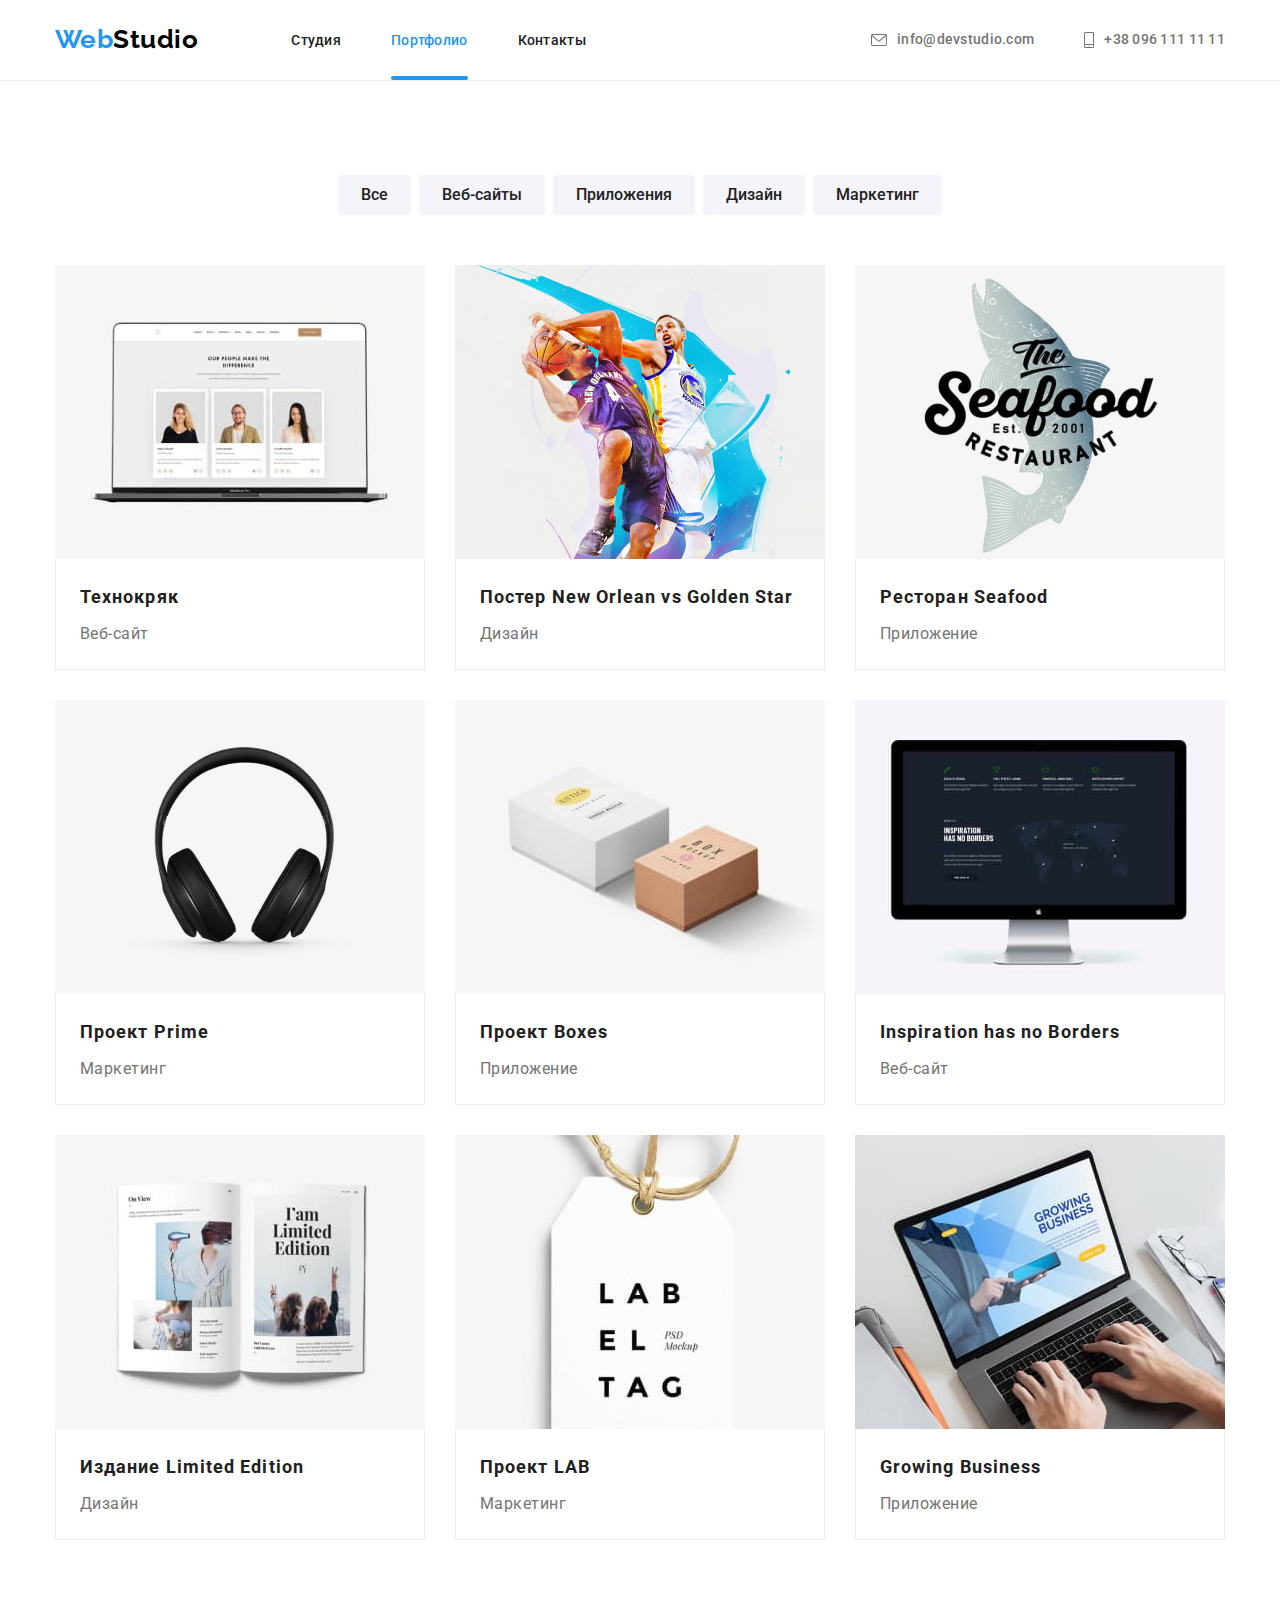
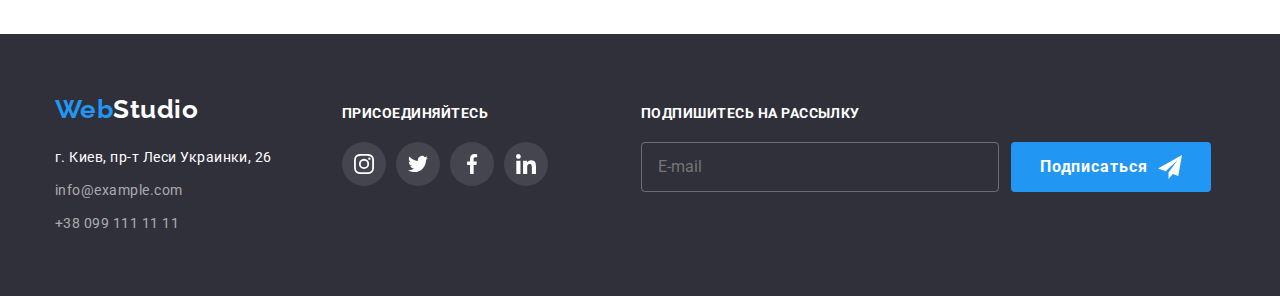
==== portfolio.html @ a12f4cac "исходники 7 дз" ====
<!DOCTYPE html>
<html lang="ru">
  <head>
    <meta charset="UTF-8" />
    <meta name="viewport" content="width=device-width, initial-scale=1.0" />
    <title>Портфолио</title>
    <link
      rel="stylesheet"
      href="https://cdn.jsdelivr.net/npm/modern-normalize@1.0.0/modern-normalize.css"
    />
    <link rel="preconnect" href="https://fonts.gstatic.com" />

    <link
      href="https://fonts.googleapis.com/css2?family=Raleway:wght@700&family=Roboto:wght@400;500;700;900&display=swap"
      rel="stylesheet"
    />

    <link rel="stylesheet" href="./css/main.min.css" />
  </head>
  <body>
    <!--HEADER-->

    <header class="page-header">
      <div class="container container--nav">
        <nav class="nav">
          <a class="logo logo--header" href="./index.html">
            <span class="logo__text">Web</span>Studio</a
          >
          <ul class="nav__list">
            <li class="nav__item">
              <a class="nav__link" href="./index.html">Студия</a>
            </li>
            <li class="nav__item">
              <a class="nav__link nav__link--active" href="./portfolio.html"
                >Портфолио</a
              >
            </li>
            <li class="nav__item">
              <a class="nav__link" href="">Контакты</a>
            </li>
          </ul>
        </nav>

        <ul class="contacts__list">
          <li class="contacts__item">
            <a class="contacts__link" href="mailto:info@devstudio.com">
              <svg class="contacts__icon" width="16" height="12">
                <use href="./img/sprite.svg#icon-mail"></use>
              </svg>
              info@devstudio.com</a
            >
          </li>
          <li class="contacts__item">
            <a class="contacts__link" href="tel:+380961111111">
              <svg class="contacts__icon smartphone" width="10" height="16">
                <use href="./img/sprite.svg#icon-smartphone"></use>
              </svg>
              +38 096 111 11 11</a
            >
          </li>
        </ul>
      </div>
    </header>
    <!-- MAIN-->
    <main>
      <section class="examples">
        <div class="container">
          <h1 class="visually-hidden">examples</h1>
          <ul class="buttons__list">
            <li class="buttons__item">
              <button class="button" type="button">Все</button>
            </li>
            <li class="buttons__item">
              <button class="button" type="button">Веб-сайты</button>
            </li>
            <li class="buttons__item">
              <button class="button" type="button">Приложения</button>
            </li>
            <li class="buttons__item">
              <button class="button" type="button">Дизайн</button>
            </li>
            <li class="buttons__item">
              <button class="button" type="button">Маркетинг</button>
            </li>
          </ul>
          <ul class="examples__list">
            <li class="examples__element">
              <a class="example__link" href="#">
                <div class="thumb">
                  <img
                    class="no-gap"
                    src="./img/portfolio/tehnocrack.jpg"
                    alt="ноутбук"
                    width="370"
                  />
                  <div class="overlay">
                    <p class="overlay__text">
                      Технокряк это современная площадка распространения
                      коронавируса. Компании используют эту платформу для
                      цифрового шпионажа и атак на защищённые сервера
                      конкурентов.
                    </p>
                  </div>
                </div>

                <div class="example__text">
                  <h2 class="example__title">Технокряк</h2>
                  <p class="example__type">Веб-сайт</p>
                </div>
              </a>
            </li>
            <li class="examples__element">
              <a class="example__link" href="">
                <div class="thumb">
                  <img
                    class="no-gap"
                    src="./img/portfolio/poster.jpg"
                    alt="постер с баскетболистами"
                    width="370"
                  />
                  <div class="overlay">
                    <p class="overlay__text">
                      Технокряк это современная площадка распространения
                      коронавируса. Компании используют эту платформу для
                      цифрового шпионажа и атак на защищённые сервера
                      конкурентов.
                    </p>
                  </div>
                </div>
                <div class="example__text">
                  <h2 class="example__title">
                    Постер New Orlean vs Golden Star
                  </h2>
                  <p class="example__type">Дизайн</p>
                </div>
              </a>
            </li>
            <li class="examples__element">
              <a class="example__link" href="#">
                <div class="thumb">
                  <img
                    class="no-gap"
                    src="./img/portfolio/seafood.jpg"
                    alt="рыба"
                    width="370"
                  />
                  <div class="overlay">
                    <p class="overlay__text">
                      Технокряк это современная площадка распространения
                      коронавируса. Компании используют эту платформу для
                      цифрового шпионажа и атак на защищённые сервера
                      конкурентов.
                    </p>
                  </div>
                </div>
                <div class="example__text">
                  <h2 class="example__title">Ресторан Seafood</h2>
                  <p class="example__type">Приложение</p>
                </div>
              </a>
            </li>
            <li class="examples__element">
              <a class="example__link" href="#">
                <div class="thumb">
                  <img
                    class="no-gap"
                    src="./img/portfolio/prime.jpg"
                    alt="Наушники"
                    width="370"
                  />
                  <div class="overlay">
                    <p class="overlay__text">
                      Технокряк это современная площадка распространения
                      коронавируса. Компании используют эту платформу для
                      цифрового шпионажа и атак на защищённые сервера
                      конкурентов.
                    </p>
                  </div>
                </div>
                <div class="example__text">
                  <h2 class="example__title">Проект Prime</h2>
                  <p class="example__type">Маркетинг</p>
                </div>
              </a>
            </li>
            <li class="examples__element">
              <a class="example__link" href="#">
                <div class="thumb">
                  <img
                    class="no-gap"
                    src="./img/portfolio/boxes.jpg"
                    alt="коробки"
                    width="370"
                  />
                  <div class="overlay">
                    <p class="overlay__text">
                      Технокряк это современная площадка распространения
                      коронавируса. Компании используют эту платформу для
                      цифрового шпионажа и атак на защищённые сервера
                      конкурентов.
                    </p>
                  </div>
                </div>
                <div class="example__text">
                  <h2 class="example__title">Проект Boxes</h2>
                  <p class="example__type">Приложение</p>
                </div>
              </a>
            </li>
            <li class="examples__element">
              <a class="example__link" href="#">
                <div class="thumb">
                  <img
                    class="no-gap"
                    src="./img/portfolio/inspiration.jpg"
                    alt="монитор"
                    width="370"
                  />
                  <div class="overlay">
                    <p class="overlay__text">
                      Технокряк это современная площадка распространения
                      коронавируса. Компании используют эту платформу для
                      цифрового шпионажа и атак на защищённые сервера
                      конкурентов.
                    </p>
                  </div>
                </div>
                <div class="example__text">
                  <h2 class="example__title">Inspiration has no Borders</h2>
                  <p class="example__type">Веб-сайт</p>
                </div>
              </a>
            </li>
            <li class="examples__element">
              <a class="example__link" href="#">
                <div class="thumb">
                  <img
                    class="no-gap"
                    src="./img/portfolio/limited-edition.jpg"
                    alt="книга"
                    width="370"
                  />
                  <div class="overlay">
                    <p class="overlay__text">
                      Технокряк это современная площадка распространения
                      коронавируса. Компании используют эту платформу для
                      цифрового шпионажа и атак на защищённые сервера
                      конкурентов.
                    </p>
                  </div>
                </div>
                <div class="example__text">
                  <h2 class="example__title">Издание Limited Edition</h2>
                  <p class="example__type">Дизайн</p>
                </div>
              </a>
            </li>
            <li class="examples__element">
              <a class="example__link" href="#">
                <div class="thumb">
                  <img
                    class="no-gap"
                    src="./img/portfolio/lab.jpg"
                    alt="бирка"
                    width="370"
                  />
                  <div class="overlay">
                    <p class="overlay__text">
                      Технокряк это современная площадка распространения
                      коронавируса. Компании используют эту платформу для
                      цифрового шпионажа и атак на защищённые сервера
                      конкурентов.
                    </p>
                  </div>
                </div>
                <div class="example__text">
                  <h2 class="example__title">Проект LAB</h2>
                  <p class="example__type">Маркетинг</p>
                </div>
              </a>
            </li>
            <li class="examples__element">
              <a class="example__link" href="#">
                <div class="thumb">
                  <img
                    class="no-gap"
                    src="./img/portfolio/growning.jpg"
                    alt="работа за ноутбком"
                    width="370"
                  />
                  <div class="overlay">
                    <p class="overlay__text">
                      Технокряк это современная площадка распространения
                      коронавируса. Компании используют эту платформу для
                      цифрового шпионажа и атак на защищённые сервера
                      конкурентов.
                    </p>
                  </div>
                </div>
                <div class="example__text">
                  <h2 class="example__title">Growing Business</h2>
                  <p class="example__type">Приложение</p>
                </div>
              </a>
            </li>
          </ul>
        </div>
      </section>
    </main>
    <!-- FOOTER-->
    <footer class="footer">
      <div class="container container--footer">
        <div class="address-container">
          <a class="logo logo--footer" href="./index.html"
            ><span class="logo__text">Web</span>Studio</a
          >
          <address class="address">
            <span class="address__text"> г. Киев, пр-т Леси Украинки, 26</span>
            <ul class="address__list">
              <li class="address__item">
                <a class="address__link" href="mailto:info@example.com"
                  >info@example.com</a
                >
              </li>
              <li class="address__item">
                <a class="address__link" href="tel:+380991111111"
                  >+38 099 111 11 11</a
                >
              </li>
            </ul>
          </address>
        </div>
        <div class="network">
          <p class="network__text">присоединяйтесь</p>
          <ul class="network__list network__list--footer">
            <li class="network__item">
              <a class="network__link network__link--white" href="#">
                <svg class="network__icon" width="20" height="20">
                  <use href="./img/sprite.svg#icon-instagram"></use>
                </svg>
              </a>
            </li>
            <li class="network__item">
              <a class="network__link network__link--white" href="#">
                <svg class="network__icon" width="20" height="20">
                  <use href="./img/sprite.svg#icon-twitter"></use>
                </svg>
              </a>
            </li>
            <li class="network__item">
              <a class="network__link network__link--white" href="#">
                <svg class="network__icon" width="20" height="20">
                  <use href="./img/sprite.svg#icon-facebook"></use>
                </svg>
              </a>
            </li>
            <li class="network__item">
              <a class="network__link network__link--white" href="#">
                <svg class="network__icon" width="20" height="20">
                  <use href="./img/sprite.svg#icon-linkedin"></use>
                </svg>
              </a>
            </li>
          </ul>
        </div>
        <div class="subscribe">
          <p class="subscribe__text">Подпишитесь на рассылку</p>
          <form class="subscribe__form">
            <label class="subscribe__label">
              <input
                class="subscribe__input"
                type="email"
                name="email"
                placeholder="E-mail"
              />
            </label>
            <button class="subscribe__btn" type="submit">
              Подписаться
              <svg class="subscribe__icon" width="24" height="24">
                <use href="./img/sprite.svg#icon-send"></use>
              </svg>
            </button>
          </form>
        </div>
      </div>
    </footer>
  </body>
</html>
---- css/main.min.css ----
body{color:var(--primary-text-color);background-color:var(--primary-bg-color);font-family:Roboto, sans-serif;letter-spacing:0.03em}a{text-decoration:none}.container{width:1200px;padding-left:15px;padding-right:15px;margin:0 auto}.sections-title{font-weight:700;font-size:36px;line-height:1.16;text-align:center;margin:0;padding:0}.network__list,.nav__list,.contacts__list,.features__list,.we-do__list,.team__list,.clients__list,.address__list,.buttons__list,.examples__list{list-style:none;padding:0;margin:0}.visually-hidden{position:absolute;width:1px;height:1px;margin:-1px;border:0;padding:0;white-space:nowrap;-webkit-clip-path:inset(100%);clip-path:inset(100%);clip:rect(0 0 0 0);overflow:hidden}.no-gap{display:block;max-width:100%}.logo{font-family:Raleway, sans-serif;font-weight:700;font-size:26px;line-height:1.2;display:inline-block}.logo--header{color:#000;padding-top:24px;padding-bottom:25px}.logo--footer{color:#fff}.logo__text{color:#2196f3}.network__list{display:-webkit-box;display:-ms-flexbox;display:flex;-webkit-box-pack:justify;-ms-flex-pack:justify;justify-content:space-between;text-align:center;margin-top:16px}.network__list--footer{margin-top:20px}.network__link{display:-webkit-box;display:-ms-flexbox;display:flex;-webkit-box-align:center;-ms-flex-align:center;align-items:center;-webkit-box-pack:center;-ms-flex-pack:center;justify-content:center;border-radius:50%;width:44px;height:44px}.network__link--grey{color:#afb1b8;-webkit-transition:color 250ms cubic-bezier(0.4, 0, 0.2, 1),background-color 250ms cubic-bezier(0.4, 0, 0.2, 1);transition:color 250ms cubic-bezier(0.4, 0, 0.2, 1),background-color 250ms cubic-bezier(0.4, 0, 0.2, 1)}.network__link--white{color:#fff;background-color:rgba(255,255,255,0.1)}.network__link:hover,.network__link:focus{background-color:#2196f3;color:#fff;outline:none}.network__icon{fill:currentColor}.network__text{margin:0;padding:0px;color:#fff;font-weight:700;font-size:14px;line-height:1.14;text-transform:uppercase}.network{margin-left:70px}.network__item:not(:first-child){margin-left:10px}.page-header{display:-webkit-box;display:-ms-flexbox;display:flex;-webkit-box-align:center;-ms-flex-align:center;align-items:center;-webkit-box-pack:justify;-ms-flex-pack:justify;justify-content:space-between;border-bottom:1px solid #ececec}.container--nav{display:-webkit-box;display:-ms-flexbox;display:flex;-webkit-box-align:center;-ms-flex-align:center;align-items:center;-webkit-box-pack:justify;-ms-flex-pack:justify;justify-content:space-between}.nav,.nav__list{display:-webkit-box;display:-ms-flexbox;display:flex;-webkit-box-align:center;-ms-flex-align:center;align-items:center;-webkit-box-pack:justify;-ms-flex-pack:justify;justify-content:space-between}.nav__list{margin-left:93px}.nav__item:not(:first-child){margin-left:50px}.nav__link{color:#212121;font-weight:500;font-size:14px;line-height:1.14;letter-spacing:0.02em;padding-top:32px;padding-bottom:32px;-webkit-transition:color 250ms cubic-bezier(0.4, 0, 0.2, 1);transition:color 250ms cubic-bezier(0.4, 0, 0.2, 1)}.nav__link:hover,.nav__link:focus{color:#2196f3}.nav__link--active{color:#2196f3;position:relative}.nav__link--active::after{position:absolute;bottom:0;content:'';display:block;width:100%;height:4px;margin-top:28px;background-color:#2196f3;border-radius:2px}.contacts__list{display:-webkit-box;display:-ms-flexbox;display:flex;-webkit-box-align:center;-ms-flex-align:center;align-items:center;-webkit-box-pack:justify;-ms-flex-pack:justify;justify-content:space-between}.contacts__item:last-child{margin-left:50px}.contacts__link{color:#757575;font-weight:500;font-size:14px;line-height:1.14;letter-spacing:0.02em;display:-webkit-box;display:-ms-flexbox;display:flex;-webkit-box-align:center;-ms-flex-align:center;align-items:center;-webkit-transition:color 250ms var(--bazier);transition:color 250ms var(--bazier)}.contacts__link:hover,.contacts__link:focus{color:#2196f3}.contacts__icon{margin-right:10px;text-align:center;fill:currentColor}.hero{max-width:1600px;margin:0 auto;padding-top:200px;padding-bottom:200px;text-align:center;background-color:#2f303a;background-image:-webkit-gradient(linear, left top, right top, from(rgba(47,48,58,0.4)), to(rgba(47,48,58,0.4))),url(../img/hero.jpg);background-image:linear-gradient(to right, rgba(47,48,58,0.4), rgba(47,48,58,0.4)),url(../img/hero.jpg);background-size:cover;background-repeat:no-repeat}.hero__title{color:#fff;font-weight:900;font-size:44px;line-height:1.36;letter-spacing:0.06em;text-transform:uppercase;margin:0;display:block}.hero__buttom{color:#fff;background-color:#2196f3;cursor:pointer;font-weight:700;font-size:16px;line-height:1.87;letter-spacing:0.06em;margin-top:30px;display:inline-block;padding:10px 32px;border-radius:4px;-webkit-box-shadow:0px 4px 4px rgba(0,0,0,0.15);box-shadow:0px 4px 4px rgba(0,0,0,0.15);border:1px solid transparent}.features{padding-top:94px;padding-bottom:94px}.features__list{display:-webkit-box;display:-ms-flexbox;display:flex;-ms-flex-wrap:wrap;flex-wrap:wrap;margin-left:calc(-1 * 30px)}.features__item{margin-left:30px;-ms-flex-preferred-size:calc(100% / 4 - 30px);flex-basis:calc(100% / 4 - 30px)}.features__thumb{width:270px;height:120px;background-color:#f5f4fa;display:-webkit-box;display:-ms-flexbox;display:flex;-webkit-box-align:center;-ms-flex-align:center;align-items:center;-webkit-box-pack:center;-ms-flex-pack:center;justify-content:center}.features__title{font-weight:700;font-size:14px;line-height:1.14;text-transform:uppercase;margin:0;padding:0;margin-top:30px;margin-bottom:10px}.features__text{color:#757575;font-weight:400;font-size:14px;line-height:1.71;margin:0;padding:0}.we-do{padding-bottom:94px}.we-do__list{margin-top:50px;display:-webkit-box;display:-ms-flexbox;display:flex;-ms-flex-wrap:wrap;flex-wrap:wrap;margin-left:calc(-1 * 30px)}.we-do__item{margin-left:30px;-webkit-box-orient:vertical;-webkit-box-direction:normal;-ms-flex-direction:calc(100% / 3 - 30px);flex-direction:calc(100% / 3 - 30px)}.we-do__thumb{position:relative}.we-do__text{position:absolute;bottom:0;width:100%;height:70px;display:-webkit-box;display:-ms-flexbox;display:flex;-webkit-box-pack:center;-ms-flex-pack:center;justify-content:center;-webkit-box-align:center;-ms-flex-align:center;align-items:center;background-color:rgba(47,48,58,0.8);margin:0;padding:0;color:#fff;font-size:14px;line-height:1.14;text-transform:uppercase;text-align:center}.team{padding-top:94px;padding-bottom:94px;background-color:#f5f4fa}.team__list{display:-webkit-box;display:-ms-flexbox;display:flex;-ms-flex-wrap:wrap;flex-wrap:wrap;margin-left:calc(-1 * 30px);margin-top:50px}.team__item{margin-left:30px;-ms-flex-preferred-size:calc(100% / 4 - 30px);flex-basis:calc(100% / 4 - 30px);width:270px;height:428px;background-color:#fff;-webkit-box-shadow:0px 1px 3px rgba(0,0,0,0.12),0px 1px 1px rgba(0,0,0,0.14),0px 2px 1px rgba(0,0,0,0.2);box-shadow:0px 1px 3px rgba(0,0,0,0.12),0px 1px 1px rgba(0,0,0,0.14),0px 2px 1px rgba(0,0,0,0.2);border-radius:0px 0px 4px 4px}.teamate-card{padding:30px 32px}.teamate-card__title{font-weight:500;font-size:16px;line-height:1.18;text-align:center;margin:0;padding:0}.teamate-card__text{color:#757575;font-weight:normal;font-size:16px;line-height:1.18;text-align:center;margin:0;padding:0;margin-top:10px}.clients{padding-top:94px;padding-bottom:94px}.clients__list{display:-webkit-box;display:-ms-flexbox;display:flex;-webkit-box-align:center;-ms-flex-align:center;align-items:center;margin-top:50px}.clients__item{width:170px;height:90px}.clients__item:not(:first-child){margin-left:30px}.clients__link{display:-webkit-box;display:-ms-flexbox;display:flex;-webkit-box-align:center;-ms-flex-align:center;align-items:center;-webkit-box-pack:center;-ms-flex-pack:center;justify-content:center;width:100%;height:100%;border:1px solid #afb1b8;border-radius:4px;color:#afb1b8;-webkit-transition:color 250ms cubic-bezier(0.4, 0, 0.2, 1),border-color 250ms cubic-bezier(0.4, 0, 0.2, 1);transition:color 250ms cubic-bezier(0.4, 0, 0.2, 1),border-color 250ms cubic-bezier(0.4, 0, 0.2, 1)}.clients__link:focus,.clients__link:hover{border-color:#2196f3;color:#2196f3;outline:none}.clients__icon{fill:currentColor}.footer{background-color:#2f303a;font-weight:400;font-size:14px;line-height:1.71}.container--footer{display:-webkit-box;display:-ms-flexbox;display:flex;padding-top:60px;padding-bottom:60px;-webkit-box-align:baseline;-ms-flex-align:baseline;align-items:baseline}.social-links{margin-left:70px}.address{margin-top:20px;font-style:inherit}.address__list,.address__item:last-child{margin-top:9px}.address__text{color:#fff}.address__link{color:rgba(255,255,255,0.6);-webkit-transition:color 250ms cubic-bezier(0.4, 0, 0.2, 1);transition:color 250ms cubic-bezier(0.4, 0, 0.2, 1)}.address__link:hover,.address__link:focus{color:#2196f3}.subscribe{margin-left:93px}.subscribe__text{margin:0;padding:0;color:#fff;font-weight:700;font-size:14px;line-height:1.14;text-transform:uppercase}.subscribe__form{display:-webkit-box;display:-ms-flexbox;display:flex;-webkit-box-align:center;-ms-flex-align:center;align-items:center;-webkit-box-pack:center;-ms-flex-pack:center;justify-content:center;margin-top:20px}.subscribe__label{display:inline-block}.subscribe__input{padding:15px 16px;width:358px;height:50px;background-color:transparent;border:1px solid rgba(255,255,255,0.3);border-radius:4px;color:rgba(255,255,255,0.6);font-size:16px;line-height:1.25}.subscribe__btn{display:-webkit-box;display:-ms-flexbox;display:flex;-webkit-box-pack:center;-ms-flex-pack:center;justify-content:center;-webkit-box-align:center;-ms-flex-align:center;align-items:center;margin-left:12px;padding-top:10px;padding-bottom:10px;width:200px;height:50px;color:#fff;background-color:#2196f3;font-weight:700;font-size:16px;line-height:1.87;letter-spacing:0.06em;border:1px solid transparent;border-radius:4px}.subscribe__icon{margin-left:10px;fill:currentColor}.backdrop{position:fixed;top:0;left:0;width:100%;height:100%;background:rgba(0,0,0,0.2);-webkit-transition:opacity 250ms cubic-bezier(0.4, 0, 0.2, 1),visibility 250ms cubic-bezier(0.4, 0, 0.2, 1);transition:opacity 250ms cubic-bezier(0.4, 0, 0.2, 1),visibility 250ms cubic-bezier(0.4, 0, 0.2, 1)}.backdrop.is-hidden{opacity:0;pointer-events:none;visibility:hidden}.modal{position:absolute;top:50%;left:50%;-webkit-transform:translate(-50%, -50%);transform:translate(-50%, -50%);overflow:auto;padding:40px;max-width:528px;width:100%;max-height:100vh;background-color:#fff;-webkit-transition:-webkit-transform 250ms cubic-bezier(0.4, 0, 0.2, 1);transition:-webkit-transform 250ms cubic-bezier(0.4, 0, 0.2, 1);transition:transform 250ms cubic-bezier(0.4, 0, 0.2, 1);transition:transform 250ms cubic-bezier(0.4, 0, 0.2, 1), -webkit-transform 250ms cubic-bezier(0.4, 0, 0.2, 1)}.backdrop.is-hidden .modal{top:50%;left:50%;-webkit-transform:translate(-50%, -50%) scale(1.1);transform:translate(-50%, -50%) scale(1.1)}.modal__text{margin:0;padding:0;font-weight:700;font-size:20px;line-height:1.15}.close-button{position:absolute;top:8px;right:8px;display:-webkit-box;display:-ms-flexbox;display:flex;-webkit-box-align:center;-ms-flex-align:center;align-items:center;-webkit-box-pack:center;-ms-flex-pack:center;justify-content:center;width:30px;height:30px;margin-left:auto;background:#fff;border:1px solid rgba(0,0,0,0.1);border-radius:50%;-webkit-transition:color 250ms cubic-bezier(0.4, 0, 0.2, 1);transition:color 250ms cubic-bezier(0.4, 0, 0.2, 1);color:#000000}.close-button:hover,.close-button:focus{color:#2196f3;outline:none}.close-button__icon{fill:currentColor}.callback-form{display:-webkit-box;display:-ms-flexbox;display:flex;-webkit-box-orient:vertical;-webkit-box-direction:normal;-ms-flex-direction:column;flex-direction:column;margin-top:12px}.callback-form__label{display:-webkit-box;display:-ms-flexbox;display:flex;-webkit-box-orient:vertical;-webkit-box-direction:normal;-ms-flex-direction:column;flex-direction:column;font-weight:normal;font-size:12px;line-height:1.16;letter-spacing:0.01em;color:#757575}.callback-form__label:not(:first-child){margin-top:10px}.callback-form__wraper{position:relative}.callback-form__input{margin-top:4px;padding:11px 42px;width:100%;border:1px solid rgba(33,33,33,0.2);border-radius:4px;-webkit-transition:border-color 250ms cubic-bezier(0.4, 0, 0.2, 1);transition:border-color 250ms cubic-bezier(0.4, 0, 0.2, 1)}.callback-form__input:focus-within{border-color:#2196f3;outline:none}.callback-form__icon{position:absolute;top:50%;left:12px;-webkit-transform:translateY(-50%);transform:translateY(-50%);fill:#212121;-webkit-transition:fill 250ms cubic-bezier(0.4, 0, 0.2, 1);transition:fill 250ms cubic-bezier(0.4, 0, 0.2, 1)}.callback-form__input:focus-within+.callback-form__icon{fill:#2196f3}.callback-form__input--feedback{padding:12px 16px;resize:none}.callback-form__input--feedback::-webkit-input-placeholder{color:rgba(117,117,117,0.5);font-size:14px;line-height:1.14;letter-spacing:0.01em}.callback-form__input--feedback:-ms-input-placeholder{color:rgba(117,117,117,0.5);font-size:14px;line-height:1.14;letter-spacing:0.01em}.callback-form__input--feedback::-ms-input-placeholder{color:rgba(117,117,117,0.5);font-size:14px;line-height:1.14;letter-spacing:0.01em}.callback-form__input--feedback::placeholder{color:rgba(117,117,117,0.5);font-size:14px;line-height:1.14;letter-spacing:0.01em}.submit-button{display:block;margin-top:30px;margin-left:auto;margin-right:auto;padding:10px 55px;color:#fff;background-color:#2196f3;border:1px solid transparent;border-radius:4px;-webkit-box-shadow:0px 4px 4px rgba(0,0,0,0.15);box-shadow:0px 4px 4px rgba(0,0,0,0.15);-webkit-transition:background-color 250ms cubic-bezier(0.4, 0, 0.2, 1);transition:background-color 250ms cubic-bezier(0.4, 0, 0.2, 1)}.submit-button:hover,.submit-button:focus{background-color:#188ce8}.checkbox{margin-top:20px}.checkbox__input{position:absolute;width:1px;height:1px;margin:-1px;border:0;padding:0;white-space:nowrap;-webkit-clip-path:inset(100%);clip-path:inset(100%);clip:rect(0 0 0 0);overflow:hidden}.checkbox__label{position:relative;display:-webkit-box;display:-ms-flexbox;display:flex;-webkit-box-align:center;-ms-flex-align:center;align-items:center;-webkit-box-pack:center;-ms-flex-pack:center;justify-content:center}.checkbox__text{margin-left:7px;color:#757575;font-size:14px;line-height:1.71}.checkbox__link{color:#2196f3;text-decoration:underline}.checkbox__icon{position:absolute;top:50%;left:0px;-webkit-transform:translateY(-50%);transform:translateY(-50%);-webkit-transition:opacity 250ms cubic-bezier(0.4, 0, 0.2, 1);transition:opacity 250ms cubic-bezier(0.4, 0, 0.2, 1)}.checkbox__icon--check{opacity:0}.checkbox__input:checked ~ .checkbox__icon--check{opacity:1}.checkbox__input:checked ~ .checkbox__icon--uncheck{opacity:0}.examples{padding-top:94px;padding-bottom:94px}.buttons__list{display:-webkit-box;display:-ms-flexbox;display:flex;-webkit-box-pack:center;-ms-flex-pack:center;justify-content:center;margin-bottom:50px}.buttons__item:not(:first-child){margin-left:8px}.button{background-color:#f5f4fa;color:#212121;font-family:inherit;font-weight:500;font-size:16px;line-height:1.62;text-align:center;border:1px solid transparent;padding:6px 22px;border-radius:4px;-webkit-transition:color 250ms cubic-bezier(0.4, 0, 0.2, 1),background-color 250ms cubic-bezier(0.4, 0, 0.2, 1),-webkit-box-shadow 250ms cubic-bezier(0.4, 0, 0.2, 1);transition:color 250ms cubic-bezier(0.4, 0, 0.2, 1),background-color 250ms cubic-bezier(0.4, 0, 0.2, 1),-webkit-box-shadow 250ms cubic-bezier(0.4, 0, 0.2, 1);transition:color 250ms cubic-bezier(0.4, 0, 0.2, 1),background-color 250ms cubic-bezier(0.4, 0, 0.2, 1),box-shadow 250ms cubic-bezier(0.4, 0, 0.2, 1);transition:color 250ms cubic-bezier(0.4, 0, 0.2, 1),background-color 250ms cubic-bezier(0.4, 0, 0.2, 1),box-shadow 250ms cubic-bezier(0.4, 0, 0.2, 1),-webkit-box-shadow 250ms cubic-bezier(0.4, 0, 0.2, 1)}.button:hover,.button:focus,.button:active{color:#fff;background-color:#2196f3;-webkit-box-shadow:0px 3px 1px rgba(0,0,0,0.1),0px 1px 2px rgba(0,0,0,0.08),0px 2px 2px rgba(0,0,0,0.12);box-shadow:0px 3px 1px rgba(0,0,0,0.1),0px 1px 2px rgba(0,0,0,0.08),0px 2px 2px rgba(0,0,0,0.12);outline:none}.examples__list{display:-webkit-box;display:-ms-flexbox;display:flex;-ms-flex-wrap:wrap;flex-wrap:wrap;margin-left:calc(-1 * 30px);margin-top:calc(-1 * 30px)}.examples__element{max-width:370px;-ms-flex-preferred-size:calc(100% / 3 - 30px);flex-basis:calc(100% / 3 - 30px);margin-left:30px;margin-top:30px}.example__link{display:block;-webkit-transition:-webkit-box-shadow 250ms cubic-bezier(0.4, 0, 0.2, 1);transition:-webkit-box-shadow 250ms cubic-bezier(0.4, 0, 0.2, 1);transition:box-shadow 250ms cubic-bezier(0.4, 0, 0.2, 1);transition:box-shadow 250ms cubic-bezier(0.4, 0, 0.2, 1), -webkit-box-shadow 250ms cubic-bezier(0.4, 0, 0.2, 1)}.example__link:hover,.example__link:focus{-webkit-box-shadow:0px 1px 1px rgba(0,0,0,0.12),0px 4px 4px rgba(0,0,0,0.06),1px 4px 6px rgba(0,0,0,0.16);box-shadow:0px 1px 1px rgba(0,0,0,0.12),0px 4px 4px rgba(0,0,0,0.06),1px 4px 6px rgba(0,0,0,0.16);outline:none}.thumb{position:relative;overflow:hidden}.overlay{position:absolute;bottom:0;left:0;-webkit-transform:translateY(101%);transform:translateY(101%);width:100%;height:100%;background-color:rgba(33,150,243,0.9);-webkit-transition:-webkit-transform 250ms cubic-bezier(0.4, 0, 0.2, 1);transition:-webkit-transform 250ms cubic-bezier(0.4, 0, 0.2, 1);transition:transform 250ms cubic-bezier(0.4, 0, 0.2, 1);transition:transform 250ms cubic-bezier(0.4, 0, 0.2, 1), -webkit-transform 250ms cubic-bezier(0.4, 0, 0.2, 1)}.example__link:hover .overlay,.example__link:focus .overlay{-webkit-transform:translateY(0);transform:translateY(0)}.overlay__text{margin:0;padding:63px 20px;color:#fff;font-size:18px;line-height:1.56}.example__text{padding:20px 24px;border:1px solid #eeeeee;border-top:none}.example__title{color:#212121;font-weight:700;font-size:18px;line-height:2;letter-spacing:0.06em;margin:0;padding:0}.example__type{color:#757575;font-weight:400;font-size:16px;line-height:1.87;letter-spacing:0.03em;margin:0;padding:0;margin-top:4px}
/*# sourceMappingURL=main.min.css.map */
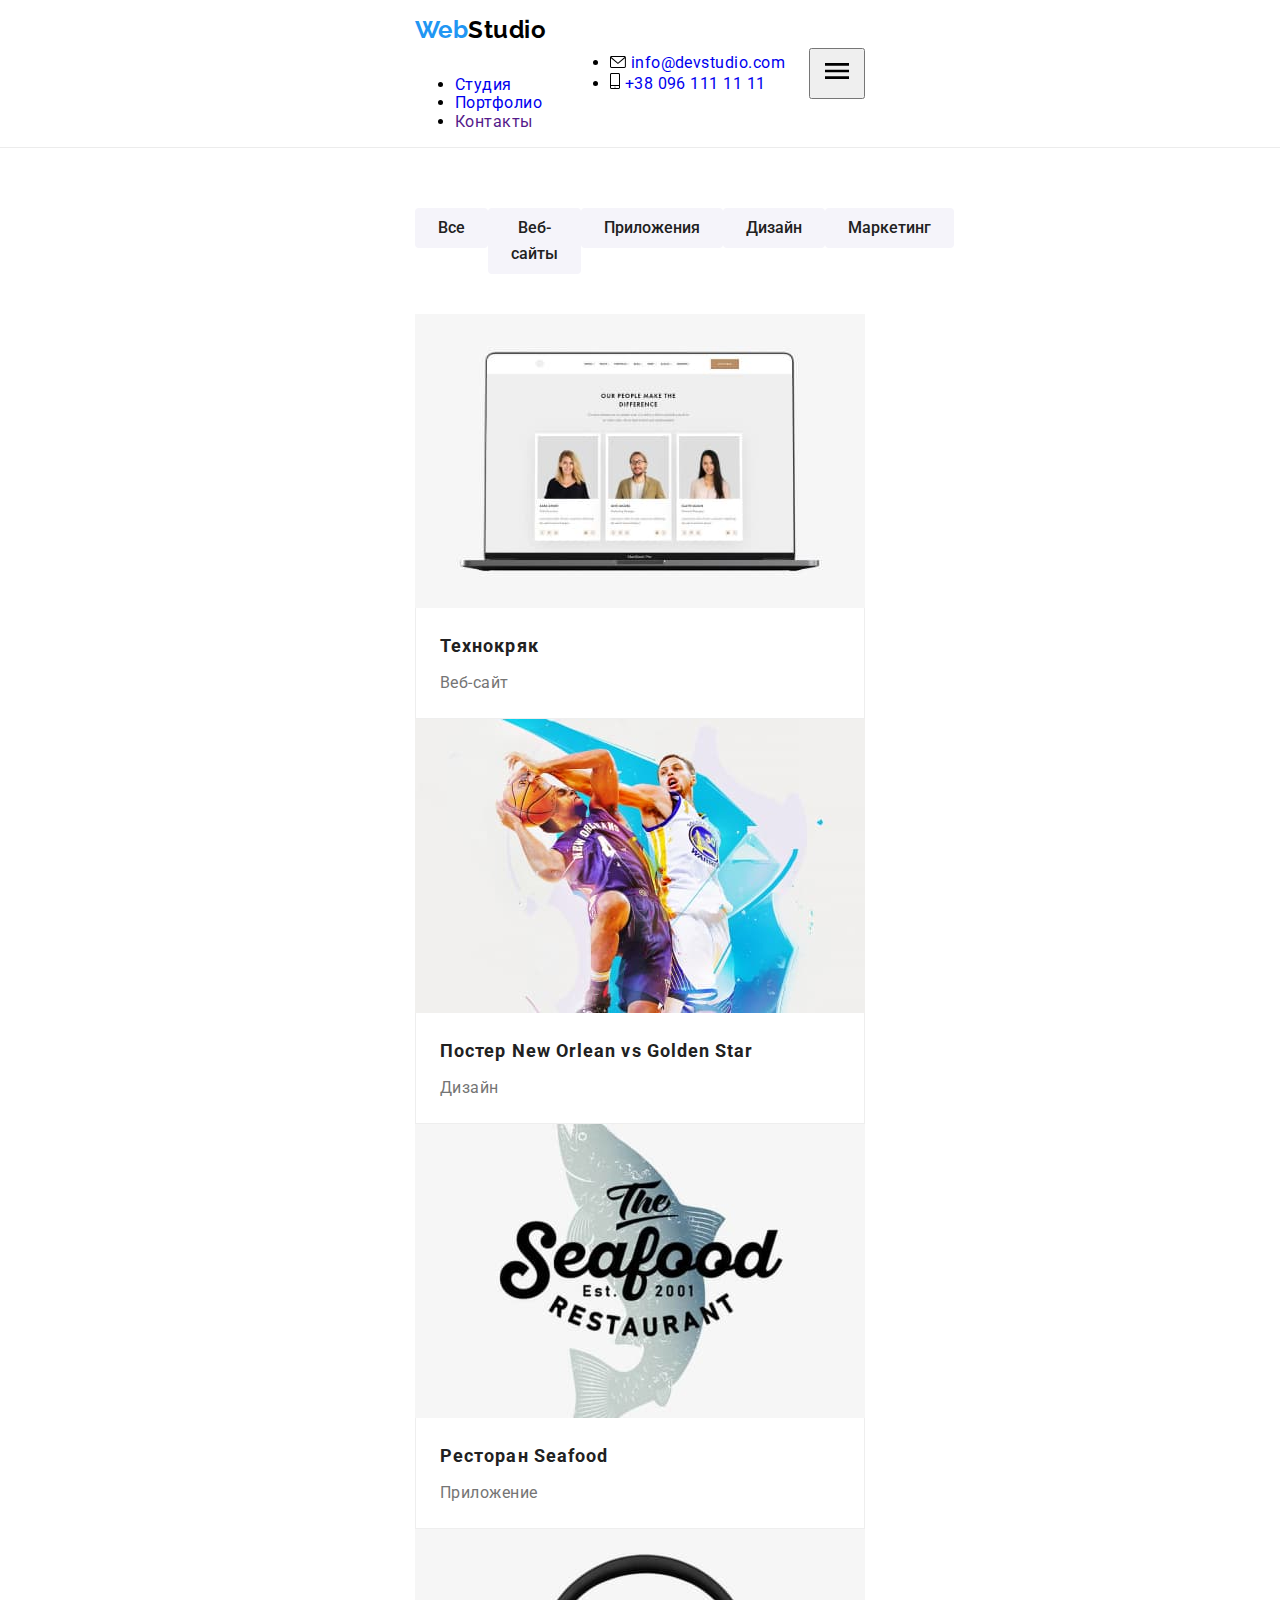
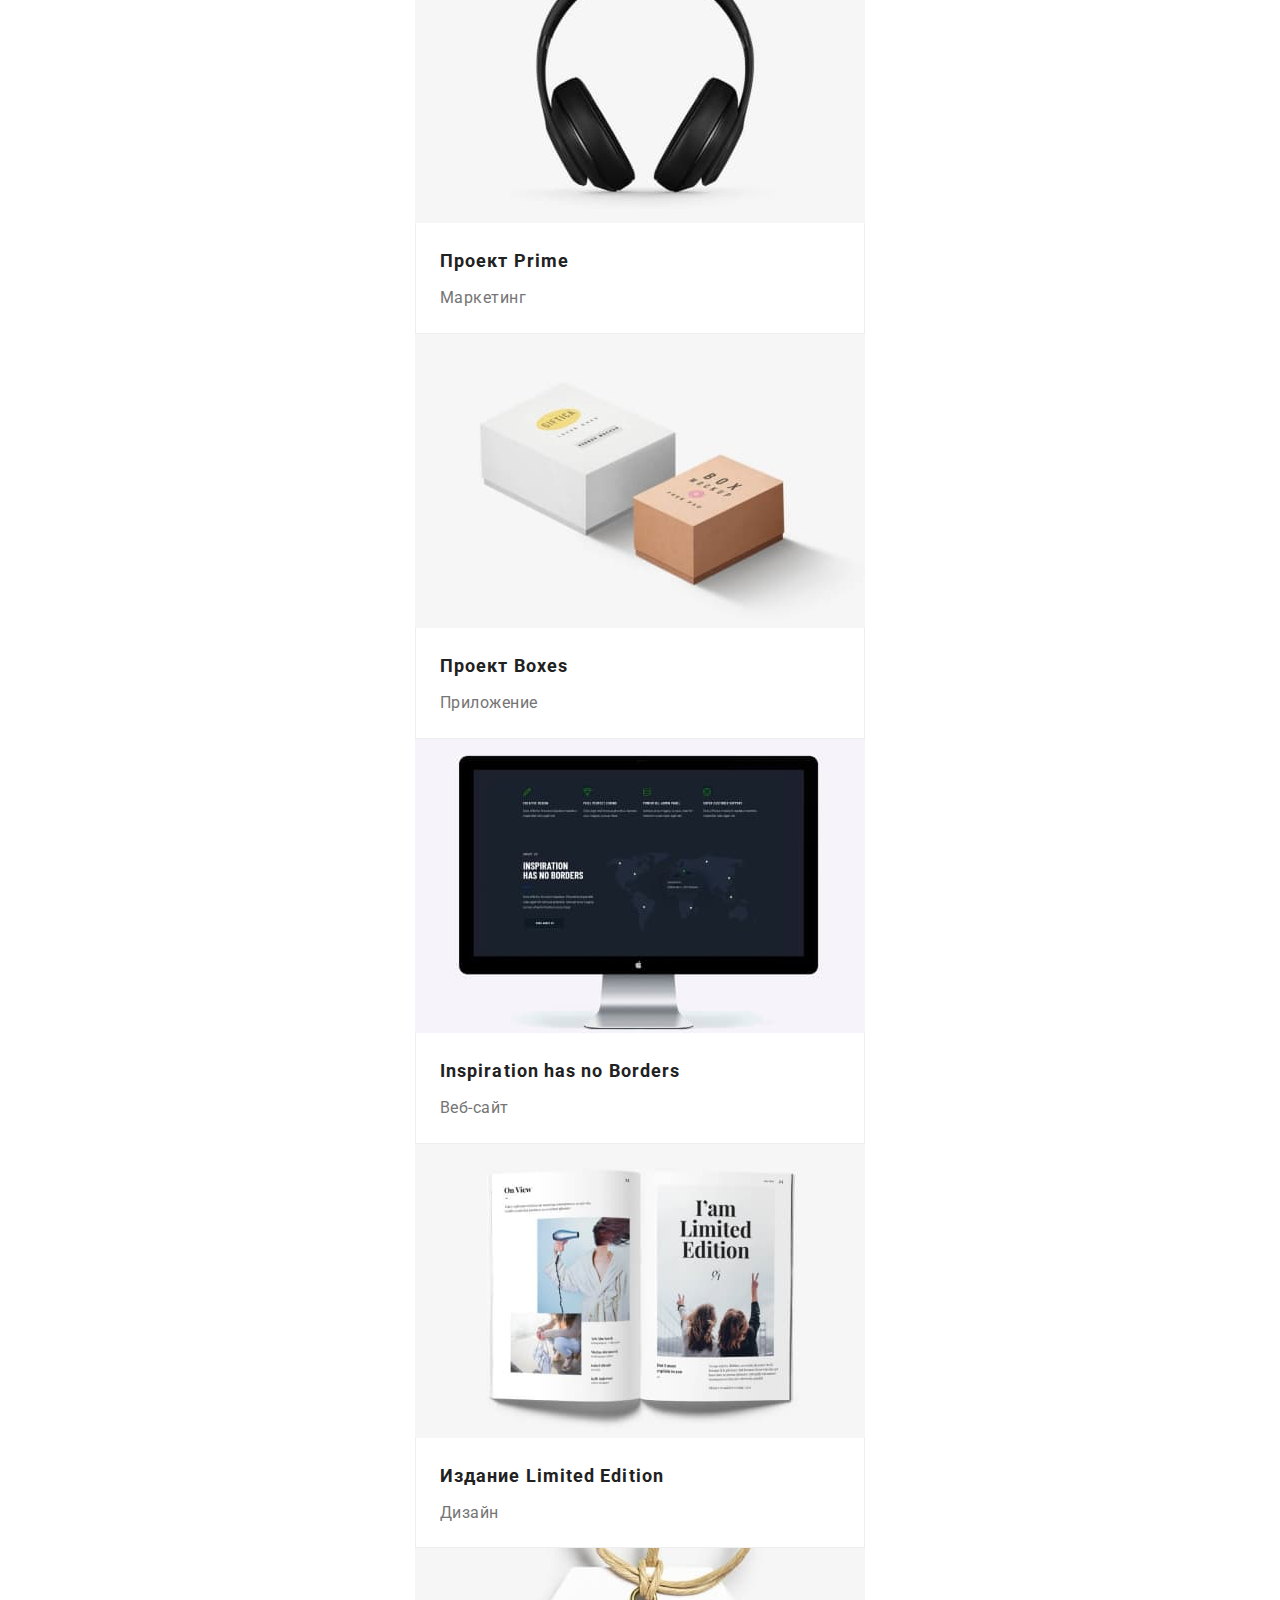
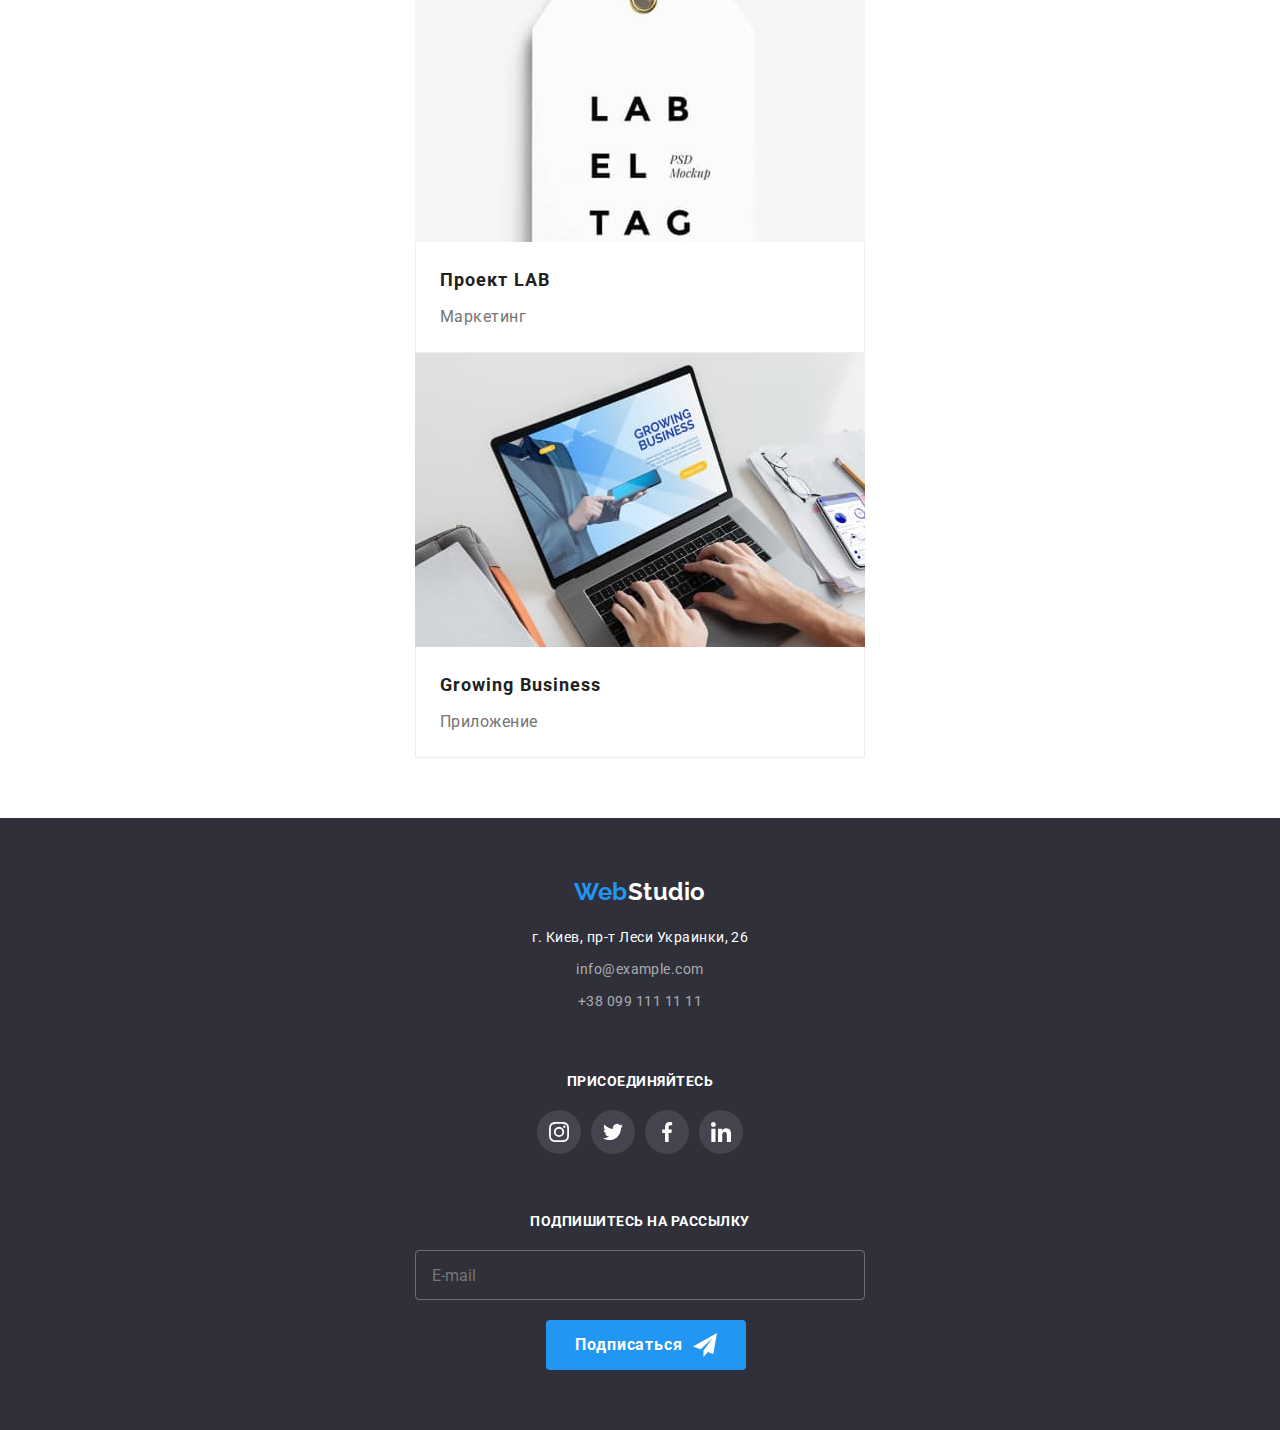
==== commit ee7d2274: "разметка модалки, портфолио + мобилнього меню" ====
--- a/portfolio.html
+++ b/portfolio.html
@@ -59,6 +59,11 @@
             >
           </li>
         </ul>
+        <button type="button" class="menu__button js-open-menu">
+          <svg width="40px" height="40px">
+            <use href="./img/sprite.svg#icon-menu"></use>
+          </svg>
+        </button>
       </div>
     </header>
     <!-- MAIN-->
@@ -89,9 +94,12 @@
                 <div class="thumb">
                   <img
                     class="no-gap"
+                    srcset="
+                      ./img/portfolio/tehnocrack.jpg   1x,
+                      ./img/portfolio/tehnocrack2x.jpg 2x
+                    "
                     src="./img/portfolio/tehnocrack.jpg"
                     alt="ноутбук"
-                    width="370"
                   />
                   <div class="overlay">
                     <p class="overlay__text">
@@ -114,9 +122,12 @@
                 <div class="thumb">
                   <img
                     class="no-gap"
+                    srcset="
+                      ./img/portfolio/poster.jpg   1x,
+                      ./img/portfolio/poster2x.jpg 2x
+                    "
                     src="./img/portfolio/poster.jpg"
                     alt="постер с баскетболистами"
-                    width="370"
                   />
                   <div class="overlay">
                     <p class="overlay__text">
@@ -140,9 +151,12 @@
                 <div class="thumb">
                   <img
                     class="no-gap"
+                    srcset="
+                      ./img/portfolio/seafood.jpg   1x,
+                      ./img/portfolio/seafood2x.jpg 2x
+                    "
                     src="./img/portfolio/seafood.jpg"
                     alt="рыба"
-                    width="370"
                   />
                   <div class="overlay">
                     <p class="overlay__text">
@@ -164,9 +178,12 @@
                 <div class="thumb">
                   <img
                     class="no-gap"
+                    srcset="
+                      ./img/portfolio/prime.jpg   1x,
+                      ./img/portfolio/prime2x.jpg 2x
+                    "
                     src="./img/portfolio/prime.jpg"
                     alt="Наушники"
-                    width="370"
                   />
                   <div class="overlay">
                     <p class="overlay__text">
@@ -188,9 +205,12 @@
                 <div class="thumb">
                   <img
                     class="no-gap"
+                    srcset="
+                      ./img/portfolio/boxes.jpg   1x,
+                      ./img/portfolio/boxes2x.jpg 2x
+                    "
                     src="./img/portfolio/boxes.jpg"
                     alt="коробки"
-                    width="370"
                   />
                   <div class="overlay">
                     <p class="overlay__text">
@@ -212,9 +232,12 @@
                 <div class="thumb">
                   <img
                     class="no-gap"
+                    srcset="
+                      ./img/portfolio/inspiration.jpg   1x,
+                      ./img/portfolio/inspiration2x.jpg 2x
+                    "
                     src="./img/portfolio/inspiration.jpg"
                     alt="монитор"
-                    width="370"
                   />
                   <div class="overlay">
                     <p class="overlay__text">
@@ -236,9 +259,12 @@
                 <div class="thumb">
                   <img
                     class="no-gap"
+                    srcset="
+                      ./img/portfolio/limited-edition.jpg   1x,
+                      ./img/portfolio/limited-edition2x.jpg 2x
+                    "
                     src="./img/portfolio/limited-edition.jpg"
                     alt="книга"
-                    width="370"
                   />
                   <div class="overlay">
                     <p class="overlay__text">
@@ -260,9 +286,12 @@
                 <div class="thumb">
                   <img
                     class="no-gap"
+                    srcset="
+                      ./img/portfolio/lab.jpg   1x,
+                      ./img/portfolio/lab2x.jpg 2x
+                    "
                     src="./img/portfolio/lab.jpg"
                     alt="бирка"
-                    width="370"
                   />
                   <div class="overlay">
                     <p class="overlay__text">
@@ -284,9 +313,12 @@
                 <div class="thumb">
                   <img
                     class="no-gap"
+                    srcset="
+                      ./img/portfolio/growning.jpg   1x,
+                      ./img/portfolio/growning2x.jpg 2x
+                    "
                     src="./img/portfolio/growning.jpg"
                     alt="работа за ноутбком"
-                    width="370"
                   />
                   <div class="overlay">
                     <p class="overlay__text">
@@ -384,5 +416,71 @@
         </div>
       </div>
     </footer>
+    <!--MOBILE MENU-->
+    <div class="mobile-menu js-menu-container" id="mobile-menu">
+      <nav class="mobile-nav">
+        <ul class="mobile-nav__list">
+          <li class="mobile-nav__item">
+            <a href="./index.html" class="mobile-nav__link"> Студия</a>
+          </li>
+          <li class="mobile-nav__item">
+            <a
+              href="./portfolio.html"
+              class="mobile-nav__link mobile-nav__link--active"
+            >
+              Портфолио</a
+            >
+          </li>
+          <li class="mobile-nav__item">
+            <a href="#" class="mobile-nav__link">Контакты</a>
+          </li>
+        </ul>
+      </nav>
+
+      <address>
+        <ul class="mobile-contacts">
+          <li class="mobile-contacts__item">
+            <a
+              href="tel:+380961111111"
+              class="mobile-contacts__link mobile-contacts__link--cell"
+            >
+              +38 096 111 11 11</a
+            >
+          </li>
+          <li class="mobile-contacts__item">
+            <a
+              href="mailto:info@devstudio.com"
+              class="mobile-contacts__link mobile-contacts__link--mail"
+            >
+              info@devstudio.com</a
+            >
+          </li>
+        </ul>
+
+        <ul class="mobile-networks">
+          <li class="mobile-networks__item">
+            <a href="#" class="mobile-networks__link">Instagram</a>
+          </li>
+          <li class="mobile-networks__item">
+            <a href="#" class="mobile-networks__link">Twitter</a>
+          </li>
+          <li class="mobile-networks__item">
+            <a href="#" class="mobile-networks__link">Facebook</a>
+          </li>
+          <li class="mobile-networks__item">
+            <a href="#" class="mobile-networks__link">LinkedIn</a>
+          </li>
+        </ul>
+      </address>
+      <button
+        type="button"
+        class="menu__button menu__button--close js-close-menu"
+      >
+        <svg class="icon-close--mobile" width="40" height="40">
+          <use href="./img/sprite.svg#icon-mobile-close"></use>
+        </svg>
+      </button>
+    </div>
+    <script src="./js/mobile-menu.js"></script>
   </body>
 </html>
--- a/css/main.min.css
+++ b/css/main.min.css
@@ -1,2 +1,2 @@
-body{color:var(--primary-text-color);background-color:var(--primary-bg-color);font-family:Roboto, sans-serif;letter-spacing:0.03em}a{text-decoration:none}.container{width:1200px;padding-left:15px;padding-right:15px;margin:0 auto}.sections-title{font-weight:700;font-size:36px;line-height:1.16;text-align:center;margin:0;padding:0}.network__list,.nav__list,.contacts__list,.features__list,.we-do__list,.team__list,.clients__list,.address__list,.buttons__list,.examples__list{list-style:none;padding:0;margin:0}.visually-hidden{position:absolute;width:1px;height:1px;margin:-1px;border:0;padding:0;white-space:nowrap;-webkit-clip-path:inset(100%);clip-path:inset(100%);clip:rect(0 0 0 0);overflow:hidden}.no-gap{display:block;max-width:100%}.logo{font-family:Raleway, sans-serif;font-weight:700;font-size:26px;line-height:1.2;display:inline-block}.logo--header{color:#000;padding-top:24px;padding-bottom:25px}.logo--footer{color:#fff}.logo__text{color:#2196f3}.network__list{display:-webkit-box;display:-ms-flexbox;display:flex;-webkit-box-pack:justify;-ms-flex-pack:justify;justify-content:space-between;text-align:center;margin-top:16px}.network__list--footer{margin-top:20px}.network__link{display:-webkit-box;display:-ms-flexbox;display:flex;-webkit-box-align:center;-ms-flex-align:center;align-items:center;-webkit-box-pack:center;-ms-flex-pack:center;justify-content:center;border-radius:50%;width:44px;height:44px}.network__link--grey{color:#afb1b8;-webkit-transition:color 250ms cubic-bezier(0.4, 0, 0.2, 1),background-color 250ms cubic-bezier(0.4, 0, 0.2, 1);transition:color 250ms cubic-bezier(0.4, 0, 0.2, 1),background-color 250ms cubic-bezier(0.4, 0, 0.2, 1)}.network__link--white{color:#fff;background-color:rgba(255,255,255,0.1)}.network__link:hover,.network__link:focus{background-color:#2196f3;color:#fff;outline:none}.network__icon{fill:currentColor}.network__text{margin:0;padding:0px;color:#fff;font-weight:700;font-size:14px;line-height:1.14;text-transform:uppercase}.network{margin-left:70px}.network__item:not(:first-child){margin-left:10px}.page-header{display:-webkit-box;display:-ms-flexbox;display:flex;-webkit-box-align:center;-ms-flex-align:center;align-items:center;-webkit-box-pack:justify;-ms-flex-pack:justify;justify-content:space-between;border-bottom:1px solid #ececec}.container--nav{display:-webkit-box;display:-ms-flexbox;display:flex;-webkit-box-align:center;-ms-flex-align:center;align-items:center;-webkit-box-pack:justify;-ms-flex-pack:justify;justify-content:space-between}.nav,.nav__list{display:-webkit-box;display:-ms-flexbox;display:flex;-webkit-box-align:center;-ms-flex-align:center;align-items:center;-webkit-box-pack:justify;-ms-flex-pack:justify;justify-content:space-between}.nav__list{margin-left:93px}.nav__item:not(:first-child){margin-left:50px}.nav__link{color:#212121;font-weight:500;font-size:14px;line-height:1.14;letter-spacing:0.02em;padding-top:32px;padding-bottom:32px;-webkit-transition:color 250ms cubic-bezier(0.4, 0, 0.2, 1);transition:color 250ms cubic-bezier(0.4, 0, 0.2, 1)}.nav__link:hover,.nav__link:focus{color:#2196f3}.nav__link--active{color:#2196f3;position:relative}.nav__link--active::after{position:absolute;bottom:0;content:'';display:block;width:100%;height:4px;margin-top:28px;background-color:#2196f3;border-radius:2px}.contacts__list{display:-webkit-box;display:-ms-flexbox;display:flex;-webkit-box-align:center;-ms-flex-align:center;align-items:center;-webkit-box-pack:justify;-ms-flex-pack:justify;justify-content:space-between}.contacts__item:last-child{margin-left:50px}.contacts__link{color:#757575;font-weight:500;font-size:14px;line-height:1.14;letter-spacing:0.02em;display:-webkit-box;display:-ms-flexbox;display:flex;-webkit-box-align:center;-ms-flex-align:center;align-items:center;-webkit-transition:color 250ms var(--bazier);transition:color 250ms var(--bazier)}.contacts__link:hover,.contacts__link:focus{color:#2196f3}.contacts__icon{margin-right:10px;text-align:center;fill:currentColor}.hero{max-width:1600px;margin:0 auto;padding-top:200px;padding-bottom:200px;text-align:center;background-color:#2f303a;background-image:-webkit-gradient(linear, left top, right top, from(rgba(47,48,58,0.4)), to(rgba(47,48,58,0.4))),url(../img/hero.jpg);background-image:linear-gradient(to right, rgba(47,48,58,0.4), rgba(47,48,58,0.4)),url(../img/hero.jpg);background-size:cover;background-repeat:no-repeat}.hero__title{color:#fff;font-weight:900;font-size:44px;line-height:1.36;letter-spacing:0.06em;text-transform:uppercase;margin:0;display:block}.hero__buttom{color:#fff;background-color:#2196f3;cursor:pointer;font-weight:700;font-size:16px;line-height:1.87;letter-spacing:0.06em;margin-top:30px;display:inline-block;padding:10px 32px;border-radius:4px;-webkit-box-shadow:0px 4px 4px rgba(0,0,0,0.15);box-shadow:0px 4px 4px rgba(0,0,0,0.15);border:1px solid transparent}.features{padding-top:94px;padding-bottom:94px}.features__list{display:-webkit-box;display:-ms-flexbox;display:flex;-ms-flex-wrap:wrap;flex-wrap:wrap;margin-left:calc(-1 * 30px)}.features__item{margin-left:30px;-ms-flex-preferred-size:calc(100% / 4 - 30px);flex-basis:calc(100% / 4 - 30px)}.features__thumb{width:270px;height:120px;background-color:#f5f4fa;display:-webkit-box;display:-ms-flexbox;display:flex;-webkit-box-align:center;-ms-flex-align:center;align-items:center;-webkit-box-pack:center;-ms-flex-pack:center;justify-content:center}.features__title{font-weight:700;font-size:14px;line-height:1.14;text-transform:uppercase;margin:0;padding:0;margin-top:30px;margin-bottom:10px}.features__text{color:#757575;font-weight:400;font-size:14px;line-height:1.71;margin:0;padding:0}.we-do{padding-bottom:94px}.we-do__list{margin-top:50px;display:-webkit-box;display:-ms-flexbox;display:flex;-ms-flex-wrap:wrap;flex-wrap:wrap;margin-left:calc(-1 * 30px)}.we-do__item{margin-left:30px;-webkit-box-orient:vertical;-webkit-box-direction:normal;-ms-flex-direction:calc(100% / 3 - 30px);flex-direction:calc(100% / 3 - 30px)}.we-do__thumb{position:relative}.we-do__text{position:absolute;bottom:0;width:100%;height:70px;display:-webkit-box;display:-ms-flexbox;display:flex;-webkit-box-pack:center;-ms-flex-pack:center;justify-content:center;-webkit-box-align:center;-ms-flex-align:center;align-items:center;background-color:rgba(47,48,58,0.8);margin:0;padding:0;color:#fff;font-size:14px;line-height:1.14;text-transform:uppercase;text-align:center}.team{padding-top:94px;padding-bottom:94px;background-color:#f5f4fa}.team__list{display:-webkit-box;display:-ms-flexbox;display:flex;-ms-flex-wrap:wrap;flex-wrap:wrap;margin-left:calc(-1 * 30px);margin-top:50px}.team__item{margin-left:30px;-ms-flex-preferred-size:calc(100% / 4 - 30px);flex-basis:calc(100% / 4 - 30px);width:270px;height:428px;background-color:#fff;-webkit-box-shadow:0px 1px 3px rgba(0,0,0,0.12),0px 1px 1px rgba(0,0,0,0.14),0px 2px 1px rgba(0,0,0,0.2);box-shadow:0px 1px 3px rgba(0,0,0,0.12),0px 1px 1px rgba(0,0,0,0.14),0px 2px 1px rgba(0,0,0,0.2);border-radius:0px 0px 4px 4px}.teamate-card{padding:30px 32px}.teamate-card__title{font-weight:500;font-size:16px;line-height:1.18;text-align:center;margin:0;padding:0}.teamate-card__text{color:#757575;font-weight:normal;font-size:16px;line-height:1.18;text-align:center;margin:0;padding:0;margin-top:10px}.clients{padding-top:94px;padding-bottom:94px}.clients__list{display:-webkit-box;display:-ms-flexbox;display:flex;-webkit-box-align:center;-ms-flex-align:center;align-items:center;margin-top:50px}.clients__item{width:170px;height:90px}.clients__item:not(:first-child){margin-left:30px}.clients__link{display:-webkit-box;display:-ms-flexbox;display:flex;-webkit-box-align:center;-ms-flex-align:center;align-items:center;-webkit-box-pack:center;-ms-flex-pack:center;justify-content:center;width:100%;height:100%;border:1px solid #afb1b8;border-radius:4px;color:#afb1b8;-webkit-transition:color 250ms cubic-bezier(0.4, 0, 0.2, 1),border-color 250ms cubic-bezier(0.4, 0, 0.2, 1);transition:color 250ms cubic-bezier(0.4, 0, 0.2, 1),border-color 250ms cubic-bezier(0.4, 0, 0.2, 1)}.clients__link:focus,.clients__link:hover{border-color:#2196f3;color:#2196f3;outline:none}.clients__icon{fill:currentColor}.footer{background-color:#2f303a;font-weight:400;font-size:14px;line-height:1.71}.container--footer{display:-webkit-box;display:-ms-flexbox;display:flex;padding-top:60px;padding-bottom:60px;-webkit-box-align:baseline;-ms-flex-align:baseline;align-items:baseline}.social-links{margin-left:70px}.address{margin-top:20px;font-style:inherit}.address__list,.address__item:last-child{margin-top:9px}.address__text{color:#fff}.address__link{color:rgba(255,255,255,0.6);-webkit-transition:color 250ms cubic-bezier(0.4, 0, 0.2, 1);transition:color 250ms cubic-bezier(0.4, 0, 0.2, 1)}.address__link:hover,.address__link:focus{color:#2196f3}.subscribe{margin-left:93px}.subscribe__text{margin:0;padding:0;color:#fff;font-weight:700;font-size:14px;line-height:1.14;text-transform:uppercase}.subscribe__form{display:-webkit-box;display:-ms-flexbox;display:flex;-webkit-box-align:center;-ms-flex-align:center;align-items:center;-webkit-box-pack:center;-ms-flex-pack:center;justify-content:center;margin-top:20px}.subscribe__label{display:inline-block}.subscribe__input{padding:15px 16px;width:358px;height:50px;background-color:transparent;border:1px solid rgba(255,255,255,0.3);border-radius:4px;color:rgba(255,255,255,0.6);font-size:16px;line-height:1.25}.subscribe__btn{display:-webkit-box;display:-ms-flexbox;display:flex;-webkit-box-pack:center;-ms-flex-pack:center;justify-content:center;-webkit-box-align:center;-ms-flex-align:center;align-items:center;margin-left:12px;padding-top:10px;padding-bottom:10px;width:200px;height:50px;color:#fff;background-color:#2196f3;font-weight:700;font-size:16px;line-height:1.87;letter-spacing:0.06em;border:1px solid transparent;border-radius:4px}.subscribe__icon{margin-left:10px;fill:currentColor}.backdrop{position:fixed;top:0;left:0;width:100%;height:100%;background:rgba(0,0,0,0.2);-webkit-transition:opacity 250ms cubic-bezier(0.4, 0, 0.2, 1),visibility 250ms cubic-bezier(0.4, 0, 0.2, 1);transition:opacity 250ms cubic-bezier(0.4, 0, 0.2, 1),visibility 250ms cubic-bezier(0.4, 0, 0.2, 1)}.backdrop.is-hidden{opacity:0;pointer-events:none;visibility:hidden}.modal{position:absolute;top:50%;left:50%;-webkit-transform:translate(-50%, -50%);transform:translate(-50%, -50%);overflow:auto;padding:40px;max-width:528px;width:100%;max-height:100vh;background-color:#fff;-webkit-transition:-webkit-transform 250ms cubic-bezier(0.4, 0, 0.2, 1);transition:-webkit-transform 250ms cubic-bezier(0.4, 0, 0.2, 1);transition:transform 250ms cubic-bezier(0.4, 0, 0.2, 1);transition:transform 250ms cubic-bezier(0.4, 0, 0.2, 1), -webkit-transform 250ms cubic-bezier(0.4, 0, 0.2, 1)}.backdrop.is-hidden .modal{top:50%;left:50%;-webkit-transform:translate(-50%, -50%) scale(1.1);transform:translate(-50%, -50%) scale(1.1)}.modal__text{margin:0;padding:0;font-weight:700;font-size:20px;line-height:1.15}.close-button{position:absolute;top:8px;right:8px;display:-webkit-box;display:-ms-flexbox;display:flex;-webkit-box-align:center;-ms-flex-align:center;align-items:center;-webkit-box-pack:center;-ms-flex-pack:center;justify-content:center;width:30px;height:30px;margin-left:auto;background:#fff;border:1px solid rgba(0,0,0,0.1);border-radius:50%;-webkit-transition:color 250ms cubic-bezier(0.4, 0, 0.2, 1);transition:color 250ms cubic-bezier(0.4, 0, 0.2, 1);color:#000000}.close-button:hover,.close-button:focus{color:#2196f3;outline:none}.close-button__icon{fill:currentColor}.callback-form{display:-webkit-box;display:-ms-flexbox;display:flex;-webkit-box-orient:vertical;-webkit-box-direction:normal;-ms-flex-direction:column;flex-direction:column;margin-top:12px}.callback-form__label{display:-webkit-box;display:-ms-flexbox;display:flex;-webkit-box-orient:vertical;-webkit-box-direction:normal;-ms-flex-direction:column;flex-direction:column;font-weight:normal;font-size:12px;line-height:1.16;letter-spacing:0.01em;color:#757575}.callback-form__label:not(:first-child){margin-top:10px}.callback-form__wraper{position:relative}.callback-form__input{margin-top:4px;padding:11px 42px;width:100%;border:1px solid rgba(33,33,33,0.2);border-radius:4px;-webkit-transition:border-color 250ms cubic-bezier(0.4, 0, 0.2, 1);transition:border-color 250ms cubic-bezier(0.4, 0, 0.2, 1)}.callback-form__input:focus-within{border-color:#2196f3;outline:none}.callback-form__icon{position:absolute;top:50%;left:12px;-webkit-transform:translateY(-50%);transform:translateY(-50%);fill:#212121;-webkit-transition:fill 250ms cubic-bezier(0.4, 0, 0.2, 1);transition:fill 250ms cubic-bezier(0.4, 0, 0.2, 1)}.callback-form__input:focus-within+.callback-form__icon{fill:#2196f3}.callback-form__input--feedback{padding:12px 16px;resize:none}.callback-form__input--feedback::-webkit-input-placeholder{color:rgba(117,117,117,0.5);font-size:14px;line-height:1.14;letter-spacing:0.01em}.callback-form__input--feedback:-ms-input-placeholder{color:rgba(117,117,117,0.5);font-size:14px;line-height:1.14;letter-spacing:0.01em}.callback-form__input--feedback::-ms-input-placeholder{color:rgba(117,117,117,0.5);font-size:14px;line-height:1.14;letter-spacing:0.01em}.callback-form__input--feedback::placeholder{color:rgba(117,117,117,0.5);font-size:14px;line-height:1.14;letter-spacing:0.01em}.submit-button{display:block;margin-top:30px;margin-left:auto;margin-right:auto;padding:10px 55px;color:#fff;background-color:#2196f3;border:1px solid transparent;border-radius:4px;-webkit-box-shadow:0px 4px 4px rgba(0,0,0,0.15);box-shadow:0px 4px 4px rgba(0,0,0,0.15);-webkit-transition:background-color 250ms cubic-bezier(0.4, 0, 0.2, 1);transition:background-color 250ms cubic-bezier(0.4, 0, 0.2, 1)}.submit-button:hover,.submit-button:focus{background-color:#188ce8}.checkbox{margin-top:20px}.checkbox__input{position:absolute;width:1px;height:1px;margin:-1px;border:0;padding:0;white-space:nowrap;-webkit-clip-path:inset(100%);clip-path:inset(100%);clip:rect(0 0 0 0);overflow:hidden}.checkbox__label{position:relative;display:-webkit-box;display:-ms-flexbox;display:flex;-webkit-box-align:center;-ms-flex-align:center;align-items:center;-webkit-box-pack:center;-ms-flex-pack:center;justify-content:center}.checkbox__text{margin-left:7px;color:#757575;font-size:14px;line-height:1.71}.checkbox__link{color:#2196f3;text-decoration:underline}.checkbox__icon{position:absolute;top:50%;left:0px;-webkit-transform:translateY(-50%);transform:translateY(-50%);-webkit-transition:opacity 250ms cubic-bezier(0.4, 0, 0.2, 1);transition:opacity 250ms cubic-bezier(0.4, 0, 0.2, 1)}.checkbox__icon--check{opacity:0}.checkbox__input:checked ~ .checkbox__icon--check{opacity:1}.checkbox__input:checked ~ .checkbox__icon--uncheck{opacity:0}.examples{padding-top:94px;padding-bottom:94px}.buttons__list{display:-webkit-box;display:-ms-flexbox;display:flex;-webkit-box-pack:center;-ms-flex-pack:center;justify-content:center;margin-bottom:50px}.buttons__item:not(:first-child){margin-left:8px}.button{background-color:#f5f4fa;color:#212121;font-family:inherit;font-weight:500;font-size:16px;line-height:1.62;text-align:center;border:1px solid transparent;padding:6px 22px;border-radius:4px;-webkit-transition:color 250ms cubic-bezier(0.4, 0, 0.2, 1),background-color 250ms cubic-bezier(0.4, 0, 0.2, 1),-webkit-box-shadow 250ms cubic-bezier(0.4, 0, 0.2, 1);transition:color 250ms cubic-bezier(0.4, 0, 0.2, 1),background-color 250ms cubic-bezier(0.4, 0, 0.2, 1),-webkit-box-shadow 250ms cubic-bezier(0.4, 0, 0.2, 1);transition:color 250ms cubic-bezier(0.4, 0, 0.2, 1),background-color 250ms cubic-bezier(0.4, 0, 0.2, 1),box-shadow 250ms cubic-bezier(0.4, 0, 0.2, 1);transition:color 250ms cubic-bezier(0.4, 0, 0.2, 1),background-color 250ms cubic-bezier(0.4, 0, 0.2, 1),box-shadow 250ms cubic-bezier(0.4, 0, 0.2, 1),-webkit-box-shadow 250ms cubic-bezier(0.4, 0, 0.2, 1)}.button:hover,.button:focus,.button:active{color:#fff;background-color:#2196f3;-webkit-box-shadow:0px 3px 1px rgba(0,0,0,0.1),0px 1px 2px rgba(0,0,0,0.08),0px 2px 2px rgba(0,0,0,0.12);box-shadow:0px 3px 1px rgba(0,0,0,0.1),0px 1px 2px rgba(0,0,0,0.08),0px 2px 2px rgba(0,0,0,0.12);outline:none}.examples__list{display:-webkit-box;display:-ms-flexbox;display:flex;-ms-flex-wrap:wrap;flex-wrap:wrap;margin-left:calc(-1 * 30px);margin-top:calc(-1 * 30px)}.examples__element{max-width:370px;-ms-flex-preferred-size:calc(100% / 3 - 30px);flex-basis:calc(100% / 3 - 30px);margin-left:30px;margin-top:30px}.example__link{display:block;-webkit-transition:-webkit-box-shadow 250ms cubic-bezier(0.4, 0, 0.2, 1);transition:-webkit-box-shadow 250ms cubic-bezier(0.4, 0, 0.2, 1);transition:box-shadow 250ms cubic-bezier(0.4, 0, 0.2, 1);transition:box-shadow 250ms cubic-bezier(0.4, 0, 0.2, 1), -webkit-box-shadow 250ms cubic-bezier(0.4, 0, 0.2, 1)}.example__link:hover,.example__link:focus{-webkit-box-shadow:0px 1px 1px rgba(0,0,0,0.12),0px 4px 4px rgba(0,0,0,0.06),1px 4px 6px rgba(0,0,0,0.16);box-shadow:0px 1px 1px rgba(0,0,0,0.12),0px 4px 4px rgba(0,0,0,0.06),1px 4px 6px rgba(0,0,0,0.16);outline:none}.thumb{position:relative;overflow:hidden}.overlay{position:absolute;bottom:0;left:0;-webkit-transform:translateY(101%);transform:translateY(101%);width:100%;height:100%;background-color:rgba(33,150,243,0.9);-webkit-transition:-webkit-transform 250ms cubic-bezier(0.4, 0, 0.2, 1);transition:-webkit-transform 250ms cubic-bezier(0.4, 0, 0.2, 1);transition:transform 250ms cubic-bezier(0.4, 0, 0.2, 1);transition:transform 250ms cubic-bezier(0.4, 0, 0.2, 1), -webkit-transform 250ms cubic-bezier(0.4, 0, 0.2, 1)}.example__link:hover .overlay,.example__link:focus .overlay{-webkit-transform:translateY(0);transform:translateY(0)}.overlay__text{margin:0;padding:63px 20px;color:#fff;font-size:18px;line-height:1.56}.example__text{padding:20px 24px;border:1px solid #eeeeee;border-top:none}.example__title{color:#212121;font-weight:700;font-size:18px;line-height:2;letter-spacing:0.06em;margin:0;padding:0}.example__type{color:#757575;font-weight:400;font-size:16px;line-height:1.87;letter-spacing:0.03em;margin:0;padding:0;margin-top:4px}
+.network__list,.features__list,.we-do__list,.team__list,.clients__list,.address__list,.buttons__list,.examples__list{list-style:none;padding:0;margin:0}body{color:var(--primary-text-color);background-color:var(--primary-bg-color);font-family:Roboto, sans-serif;letter-spacing:0.03em}a{text-decoration:none}.container{padding-left:15px;padding-right:15px;margin:0 auto;max-width:480px;min-width:320px}.sections-title{font-weight:700;font-size:28px;line-height:1.17;text-align:center;margin:0;padding:0}.visually-hidden{position:absolute;width:1px;height:1px;margin:-1px;border:0;padding:0;white-space:nowrap;-webkit-clip-path:inset(100%);clip-path:inset(100%);clip:rect(0 0 0 0);overflow:hidden}.no-gap{display:block;max-width:100%}.logo{display:inline-block;font-family:Raleway, sans-serif;font-weight:700;font-size:24px;line-height:1.17}.logo--header{color:#000;padding-top:16px;padding-bottom:16px}.logo--footer{color:#fff}.logo__text{color:#2196f3}.network__list{display:-webkit-box;display:-ms-flexbox;display:flex;-webkit-box-pack:center;-ms-flex-pack:center;justify-content:center;-webkit-box-align:center;-ms-flex-align:center;align-items:center;text-align:center;margin-top:16px}.network__list--footer{margin-top:20px}.network__item:not(:first-child){margin-left:10px}.network__link{display:-webkit-box;display:-ms-flexbox;display:flex;-webkit-box-align:center;-ms-flex-align:center;align-items:center;-webkit-box-pack:center;-ms-flex-pack:center;justify-content:center;border-radius:50%;width:44px;height:44px}.network__link--grey{color:#afb1b8;-webkit-transition:color 250ms cubic-bezier(0.4, 0, 0.2, 1),background-color 250ms cubic-bezier(0.4, 0, 0.2, 1);transition:color 250ms cubic-bezier(0.4, 0, 0.2, 1),background-color 250ms cubic-bezier(0.4, 0, 0.2, 1)}.network__link--white{color:#fff;background-color:rgba(255,255,255,0.1)}.network__link:hover,.network__link:focus{background-color:#2196f3;color:#fff;outline:none}.network__icon{fill:currentColor}.network{margin-top:60px;text-align:center}.network__text{margin:0;padding:0px;color:#fff;font-weight:700;font-size:14px;line-height:1.14;text-transform:uppercase}.page-header{border-bottom:1px solid #ececec}.container--nav{display:-webkit-box;display:-ms-flexbox;display:flex;-webkit-box-align:center;-ms-flex-align:center;align-items:center;-webkit-box-pack:justify;-ms-flex-pack:justify;justify-content:space-between}.mobile-menu{display:none}@media screen and (max-width: 767px){.mobile-menu{position:fixed;top:0;left:0;width:100vw;height:100vh;background-color:#fff;padding:48px 40px;display:-webkit-box;display:-ms-flexbox;display:flex;-webkit-box-orient:vertical;-webkit-box-direction:normal;-ms-flex-direction:column;flex-direction:column;-webkit-box-pack:justify;-ms-flex-pack:justify;justify-content:space-between;-webkit-transform:translate(100%);transform:translate(100%);-webkit-transition:-webkit-transform 250ms cubic-bezier(0.4, 0, 0.2, 1);transition:-webkit-transform 250ms cubic-bezier(0.4, 0, 0.2, 1);transition:transform 250ms cubic-bezier(0.4, 0, 0.2, 1);transition:transform 250ms cubic-bezier(0.4, 0, 0.2, 1), -webkit-transform 250ms cubic-bezier(0.4, 0, 0.2, 1)}.mobile-menu.is-open{-webkit-transform:translate(0%);transform:translate(0%)}.mobile-nav__list{list-style:none;padding:0;margin:0}.mobile-nav__item:not(:first-child){margin-top:32px}.mobile-nav__link{font-weight:500;font-size:40px;line-height:1.17;letter-spacing:0.02em;color:#212121}.mobile-nav__link--active{color:#2196f3}.mobile-contacts{display:block;list-style:none;padding:0;margin:0;margin-bottom:64px}.mobile-contacts__item:not(:first-child){margin-top:32px}.mobile-contacts__link{font-weight:500;letter-spacing:0.02em}.mobile-contacts__link--cell{color:#2196f3;font-size:34px;line-height:1.17}.mobile-contacts__link--mail{color:#757575;font-size:24px;line-height:1.16}.mobile-networks{list-style:none;padding:0;margin:0;margin-top:62px;display:-webkit-box;display:-ms-flexbox;display:flex;-ms-flex-wrap:wrap;flex-wrap:wrap;-webkit-box-align:baseline;-ms-flex-align:baseline;align-items:baseline}.mobile-networks__item:not(:first-child){margin-left:10px}.mobile-networks__item:not(:first-child)::before{content:'';width:0px;height:22px;border:1px solid rgba(33,33,33,0.2);margin-right:10px}.mobile-networks__link{font-weight:500;font-size:18px;line-height:1.22;letter-spacing:0.02em;color:#2196f3}.menu__button{display:-webkit-inline-box;display:-ms-inline-flexbox;display:inline-flex;padding:0;margin:0;border:none;background-color:transparent}.menu__button--close{position:absolute;top:10px;right:15px;-webkit-transition:color 250ms cubic-bezier(0.4, 0, 0.2, 1);transition:color 250ms cubic-bezier(0.4, 0, 0.2, 1)}.menu__button--close:hover,.menu__button--close:focus{color:#2196f3}.icon-close--mobile{fill:currentColor}}@media screen and (max-width: 767px){.nav__list{display:none}}@media screen and (max-width: 767px){.contacts__list{display:none}}.hero{max-width:1600px;margin:0 auto;padding-top:118px;padding-bottom:118px;text-align:center;background-color:#2f303a;background-image:-webkit-gradient(linear, left top, right top, from(rgba(47,48,58,0.4)), to(rgba(47,48,58,0.4))),url(../img/hero.jpg);background-image:linear-gradient(to right, rgba(47,48,58,0.4), rgba(47,48,58,0.4)),url(../img/hero.jpg);background-size:cover;background-repeat:no-repeat}.hero__title{color:#fff;font-weight:900;font-size:26px;line-height:1.61;letter-spacing:0.06em;text-transform:uppercase;margin:0}.hero__buttom{color:#fff;background-color:#2196f3;cursor:pointer;font-weight:700;font-size:16px;line-height:1.87;letter-spacing:0.06em;margin-top:30px;display:inline-block;padding:10px 32px;border-radius:4px;-webkit-box-shadow:0px 4px 4px rgba(0,0,0,0.15);box-shadow:0px 4px 4px rgba(0,0,0,0.15);border:1px solid transparent}.features{padding-top:60px;padding-bottom:60px}.features__item:not(:first-child){margin-top:30px}.features__thumb{background-color:#f5f4fa;display:-webkit-box;display:-ms-flexbox;display:flex;-webkit-box-align:center;-ms-flex-align:center;align-items:center;-webkit-box-pack:center;-ms-flex-pack:center;justify-content:center;padding-top:25px;padding-bottom:25px}.features__title{font-weight:700;font-size:14px;line-height:1.14;text-transform:uppercase;margin:0;padding:0;margin-top:30px;margin-bottom:10px;text-align:center}.features__text{color:#757575;font-weight:400;font-size:14px;line-height:1.71;margin:0;padding:0}.we-do{padding-bottom:94px}@media screen and (max-width: 1200px){.we-do{display:none}}.we-do__list{margin-top:50px;display:-webkit-box;display:-ms-flexbox;display:flex;-ms-flex-wrap:wrap;flex-wrap:wrap;margin-left:calc(-1 * 30px)}.we-do__item{margin-left:30px;-webkit-box-orient:vertical;-webkit-box-direction:normal;-ms-flex-direction:calc(100% / 3 - 30px);flex-direction:calc(100% / 3 - 30px)}.we-do__thumb{position:relative}.we-do__text{position:absolute;bottom:0;width:100%;height:70px;display:-webkit-box;display:-ms-flexbox;display:flex;-webkit-box-pack:center;-ms-flex-pack:center;justify-content:center;-webkit-box-align:center;-ms-flex-align:center;align-items:center;background-color:rgba(47,48,58,0.8);margin:0;padding:0;color:#fff;font-size:14px;line-height:1.14;text-transform:uppercase;text-align:center}.team{padding-top:60px;padding-bottom:60px;background-color:#f5f4fa}.team__list{margin-top:30px}.team__item{background-color:#fff;-webkit-box-shadow:0px 1px 3px rgba(0,0,0,0.12),0px 1px 1px rgba(0,0,0,0.14),0px 2px 1px rgba(0,0,0,0.2);box-shadow:0px 1px 3px rgba(0,0,0,0.12),0px 1px 1px rgba(0,0,0,0.14),0px 2px 1px rgba(0,0,0,0.2);border-radius:0px 0px 4px 4px}.team__item:not(:first-child){margin-top:30px}.teamate-card{padding-top:30px;padding-bottom:24px}.teamate-card__title{font-weight:500;font-size:16px;line-height:1.18;text-align:center;margin:0;padding:0}.teamate-card__text{color:#757575;font-weight:400px;font-size:16px;line-height:1.18;text-align:center;margin:0;padding:0;margin-top:10px}.clients{padding-top:60px;padding-bottom:60px}.sections-title--clients{margin-bottom:30px}.clients__list{display:-webkit-box;display:-ms-flexbox;display:flex;-ms-flex-wrap:wrap;flex-wrap:wrap;-webkit-box-align:center;-ms-flex-align:center;align-items:center;margin:-15px}.clients__item{width:210px;height:90px;margin:15px;-ms-flex-preferred-size:calc((100% - 30px * 2) / 2);flex-basis:calc((100% - 30px * 2) / 2)}.clients__link{display:-webkit-box;display:-ms-flexbox;display:flex;-webkit-box-align:center;-ms-flex-align:center;align-items:center;-webkit-box-pack:center;-ms-flex-pack:center;justify-content:center;width:100%;height:100%;border:1px solid #afb1b8;border-radius:4px;color:#afb1b8;-webkit-transition:color 250ms cubic-bezier(0.4, 0, 0.2, 1),border-color 250ms cubic-bezier(0.4, 0, 0.2, 1);transition:color 250ms cubic-bezier(0.4, 0, 0.2, 1),border-color 250ms cubic-bezier(0.4, 0, 0.2, 1)}.clients__link:focus,.clients__link:hover{border-color:#2196f3;color:#2196f3;outline:none}.clients__icon{fill:currentColor}.footer{background-color:#2f303a;text-align:center}.container--footer{padding-top:60px;padding-bottom:60px}.address{margin-top:20px;font-style:inherit;font-weight:400;font-size:14px;line-height:1.71;text-align:center}.address__list,.address__item:last-child{margin-top:8px}.address__text{color:#fff}.address__link{color:rgba(255,255,255,0.6);-webkit-transition:color 250ms cubic-bezier(0.4, 0, 0.2, 1);transition:color 250ms cubic-bezier(0.4, 0, 0.2, 1)}.address__link:hover,.address__link:focus{color:#2196f3}.subscribe{margin-top:60px;text-align:center}.subscribe__text{margin:0;padding:0;color:#fff;font-weight:700;font-size:14px;line-height:1.14;text-transform:uppercase}.subscribe__form{margin-top:20px}.subscribe__input{padding:15px 16px;width:100%;height:50px;background-color:transparent;border:1px solid rgba(255,255,255,0.3);border-radius:4px;color:rgba(255,255,255,0.6);font-size:16px;line-height:1.25}.subscribe__btn{margin-top:20px;display:-webkit-inline-box;display:-ms-inline-flexbox;display:inline-flex;-webkit-box-pack:center;-ms-flex-pack:center;justify-content:center;-webkit-box-align:center;-ms-flex-align:center;align-items:center;margin-left:12px;padding-top:10px;padding-bottom:10px;width:200px;height:50px;color:#fff;background-color:#2196f3;font-weight:700;font-size:16px;line-height:1.87;letter-spacing:0.06em;border:1px solid transparent;border-radius:4px}.subscribe__icon{margin-left:10px;fill:currentColor}.backdrop{position:fixed;top:0;left:0;width:100%;height:100%;background:rgba(0,0,0,0.2);-webkit-transition:opacity 250ms cubic-bezier(0.4, 0, 0.2, 1),visibility 250ms cubic-bezier(0.4, 0, 0.2, 1);transition:opacity 250ms cubic-bezier(0.4, 0, 0.2, 1),visibility 250ms cubic-bezier(0.4, 0, 0.2, 1)}.backdrop.is-hidden{opacity:0;pointer-events:none;visibility:hidden}.modal{position:absolute;top:50%;left:50%;-webkit-transform:translate(-50%, -50%);transform:translate(-50%, -50%);overflow:auto;padding:40px;max-width:450px;width:100vw;max-height:100vh;background-color:#fff;-webkit-transition:-webkit-transform 250ms cubic-bezier(0.4, 0, 0.2, 1);transition:-webkit-transform 250ms cubic-bezier(0.4, 0, 0.2, 1);transition:transform 250ms cubic-bezier(0.4, 0, 0.2, 1);transition:transform 250ms cubic-bezier(0.4, 0, 0.2, 1), -webkit-transform 250ms cubic-bezier(0.4, 0, 0.2, 1)}.backdrop.is-hidden .modal{top:50%;left:50%;-webkit-transform:translate(-50%, -50%) scale(1.1);transform:translate(-50%, -50%) scale(1.1)}.modal__text{margin:0;padding:0;font-weight:700;font-size:20px;line-height:1.5;text-align:center}.close-button{position:absolute;top:8px;right:8px;display:-webkit-box;display:-ms-flexbox;display:flex;-webkit-box-align:center;-ms-flex-align:center;align-items:center;-webkit-box-pack:center;-ms-flex-pack:center;justify-content:center;width:30px;height:30px;margin-left:auto;background:#fff;border:1px solid rgba(0,0,0,0.1);border-radius:50%;-webkit-transition:color 250ms cubic-bezier(0.4, 0, 0.2, 1);transition:color 250ms cubic-bezier(0.4, 0, 0.2, 1);color:#000000}.close-button:hover,.close-button:focus{color:#2196f3;outline:none}.close-button__icon{fill:currentColor}.callback-form{margin-top:12px}.callback-form__label{display:block;font-weight:normal;font-size:12px;line-height:1.16;letter-spacing:0.01em;color:#757575}.callback-form__label:not(:first-child){margin-top:10px}.callback-form__wraper{position:relative}.callback-form__input{margin-top:4px;padding:11px 42px;width:100%;border:1px solid rgba(33,33,33,0.2);border-radius:4px;-webkit-transition:border-color 250ms cubic-bezier(0.4, 0, 0.2, 1);transition:border-color 250ms cubic-bezier(0.4, 0, 0.2, 1)}.callback-form__input:focus-within{border-color:#2196f3;outline:none}.callback-form__icon{position:absolute;top:50%;left:12px;-webkit-transform:translateY(-50%);transform:translateY(-50%);fill:#212121;-webkit-transition:fill 250ms cubic-bezier(0.4, 0, 0.2, 1);transition:fill 250ms cubic-bezier(0.4, 0, 0.2, 1)}.callback-form__input:focus-within+.callback-form__icon{fill:#2196f3}.callback-form__input--feedback{padding:12px 16px;resize:none}.callback-form__input--feedback::-webkit-input-placeholder{color:rgba(117,117,117,0.5);font-size:14px;line-height:1.14;letter-spacing:0.01em}.callback-form__input--feedback:-ms-input-placeholder{color:rgba(117,117,117,0.5);font-size:14px;line-height:1.14;letter-spacing:0.01em}.callback-form__input--feedback::-ms-input-placeholder{color:rgba(117,117,117,0.5);font-size:14px;line-height:1.14;letter-spacing:0.01em}.callback-form__input--feedback::placeholder{color:rgba(117,117,117,0.5);font-size:14px;line-height:1.14;letter-spacing:0.01em}.submit-button{display:block;margin-top:30px;margin-left:auto;margin-right:auto;padding:10px 55px;color:#fff;background-color:#2196f3;border:1px solid transparent;border-radius:4px;-webkit-box-shadow:0px 4px 4px rgba(0,0,0,0.15);box-shadow:0px 4px 4px rgba(0,0,0,0.15);-webkit-transition:background-color 250ms cubic-bezier(0.4, 0, 0.2, 1);transition:background-color 250ms cubic-bezier(0.4, 0, 0.2, 1)}.submit-button:hover,.submit-button:focus{background-color:#188ce8}.checkbox{margin-top:20px}.checkbox__link{color:#2196f3;text-decoration:underline}.checkbox__label{position:relative;display:-webkit-inline-box;display:-ms-inline-flexbox;display:inline-flex;-webkit-box-align:center;-ms-flex-align:center;align-items:center;-webkit-box-pack:center;-ms-flex-pack:center;justify-content:center}.checkbox__input{opacity:0}.checkbox__icon{position:absolute;top:50%;left:0px;-webkit-transform:translateY(-50%);transform:translateY(-50%);-webkit-transition:opacity 250ms cubic-bezier(0.4, 0, 0.2, 1);transition:opacity 250ms cubic-bezier(0.4, 0, 0.2, 1)}.checkbox__icon--check{opacity:0}.checkbox__input:checked ~ .checkbox__icon--check{opacity:1}.checkbox__input:checked ~ .checkbox__icon--uncheck{opacity:0}.checkbox__text{margin-left:7px;color:#757575;font-size:12px;line-height:1.16}.examples{padding-top:60px;padding-bottom:60px}.buttons__list{display:-webkit-box;display:-ms-flexbox;display:flex}@media screen and (max-width: 767px){.buttons__list{-ms-flex-wrap:wrap;flex-wrap:wrap;margin-left:-8px;margin-top:-15px}}@media screen and (max-width: 767px){.buttons__item{margin-left:8px;margin-top:15px}}.button{background-color:#f5f4fa;color:#212121;font-family:inherit;font-weight:500;font-size:16px;line-height:1.62;text-align:center;border:1px solid transparent;padding:6px 22px;border-radius:4px;-webkit-transition:color 250ms cubic-bezier(0.4, 0, 0.2, 1),background-color 250ms cubic-bezier(0.4, 0, 0.2, 1),-webkit-box-shadow 250ms cubic-bezier(0.4, 0, 0.2, 1);transition:color 250ms cubic-bezier(0.4, 0, 0.2, 1),background-color 250ms cubic-bezier(0.4, 0, 0.2, 1),-webkit-box-shadow 250ms cubic-bezier(0.4, 0, 0.2, 1);transition:color 250ms cubic-bezier(0.4, 0, 0.2, 1),background-color 250ms cubic-bezier(0.4, 0, 0.2, 1),box-shadow 250ms cubic-bezier(0.4, 0, 0.2, 1);transition:color 250ms cubic-bezier(0.4, 0, 0.2, 1),background-color 250ms cubic-bezier(0.4, 0, 0.2, 1),box-shadow 250ms cubic-bezier(0.4, 0, 0.2, 1),-webkit-box-shadow 250ms cubic-bezier(0.4, 0, 0.2, 1)}.button:hover,.button:focus,.button:active{color:#fff;background-color:#2196f3;-webkit-box-shadow:0px 3px 1px rgba(0,0,0,0.1),0px 1px 2px rgba(0,0,0,0.08),0px 2px 2px rgba(0,0,0,0.12);box-shadow:0px 3px 1px rgba(0,0,0,0.1),0px 1px 2px rgba(0,0,0,0.08),0px 2px 2px rgba(0,0,0,0.12);outline:none}.examples__list{margin-top:40px}@media screen and (max-width: 767px){.examples__element:not(:first-child){margin-top:30px}}.example__link{display:block;-webkit-transition:-webkit-box-shadow 250ms cubic-bezier(0.4, 0, 0.2, 1);transition:-webkit-box-shadow 250ms cubic-bezier(0.4, 0, 0.2, 1);transition:box-shadow 250ms cubic-bezier(0.4, 0, 0.2, 1);transition:box-shadow 250ms cubic-bezier(0.4, 0, 0.2, 1), -webkit-box-shadow 250ms cubic-bezier(0.4, 0, 0.2, 1)}.example__link:hover,.example__link:focus{-webkit-box-shadow:0px 1px 1px rgba(0,0,0,0.12),0px 4px 4px rgba(0,0,0,0.06),1px 4px 6px rgba(0,0,0,0.16);box-shadow:0px 1px 1px rgba(0,0,0,0.12),0px 4px 4px rgba(0,0,0,0.06),1px 4px 6px rgba(0,0,0,0.16);outline:none}.thumb{position:relative;overflow:hidden}.overlay{position:absolute;bottom:0;left:0;-webkit-transform:translateY(101%);transform:translateY(101%);width:100%;height:100%;background-color:rgba(33,150,243,0.9);-webkit-transition:-webkit-transform 250ms cubic-bezier(0.4, 0, 0.2, 1);transition:-webkit-transform 250ms cubic-bezier(0.4, 0, 0.2, 1);transition:transform 250ms cubic-bezier(0.4, 0, 0.2, 1);transition:transform 250ms cubic-bezier(0.4, 0, 0.2, 1), -webkit-transform 250ms cubic-bezier(0.4, 0, 0.2, 1)}.example__link:hover .overlay,.example__link:focus .overlay{-webkit-transform:translateY(0);transform:translateY(0)}.overlay__text{margin:0;padding:63px 20px;color:#fff;font-size:18px;line-height:1.56}.example__text{padding:20px 24px;border:1px solid #eeeeee;border-top:none}.example__title{color:#212121;font-weight:700;font-size:18px;line-height:2;letter-spacing:0.06em;margin:0;padding:0}.example__type{color:#757575;font-weight:400;font-size:16px;line-height:1.87;letter-spacing:0.03em;margin:0;padding:0;margin-top:4px}
 /*# sourceMappingURL=main.min.css.map */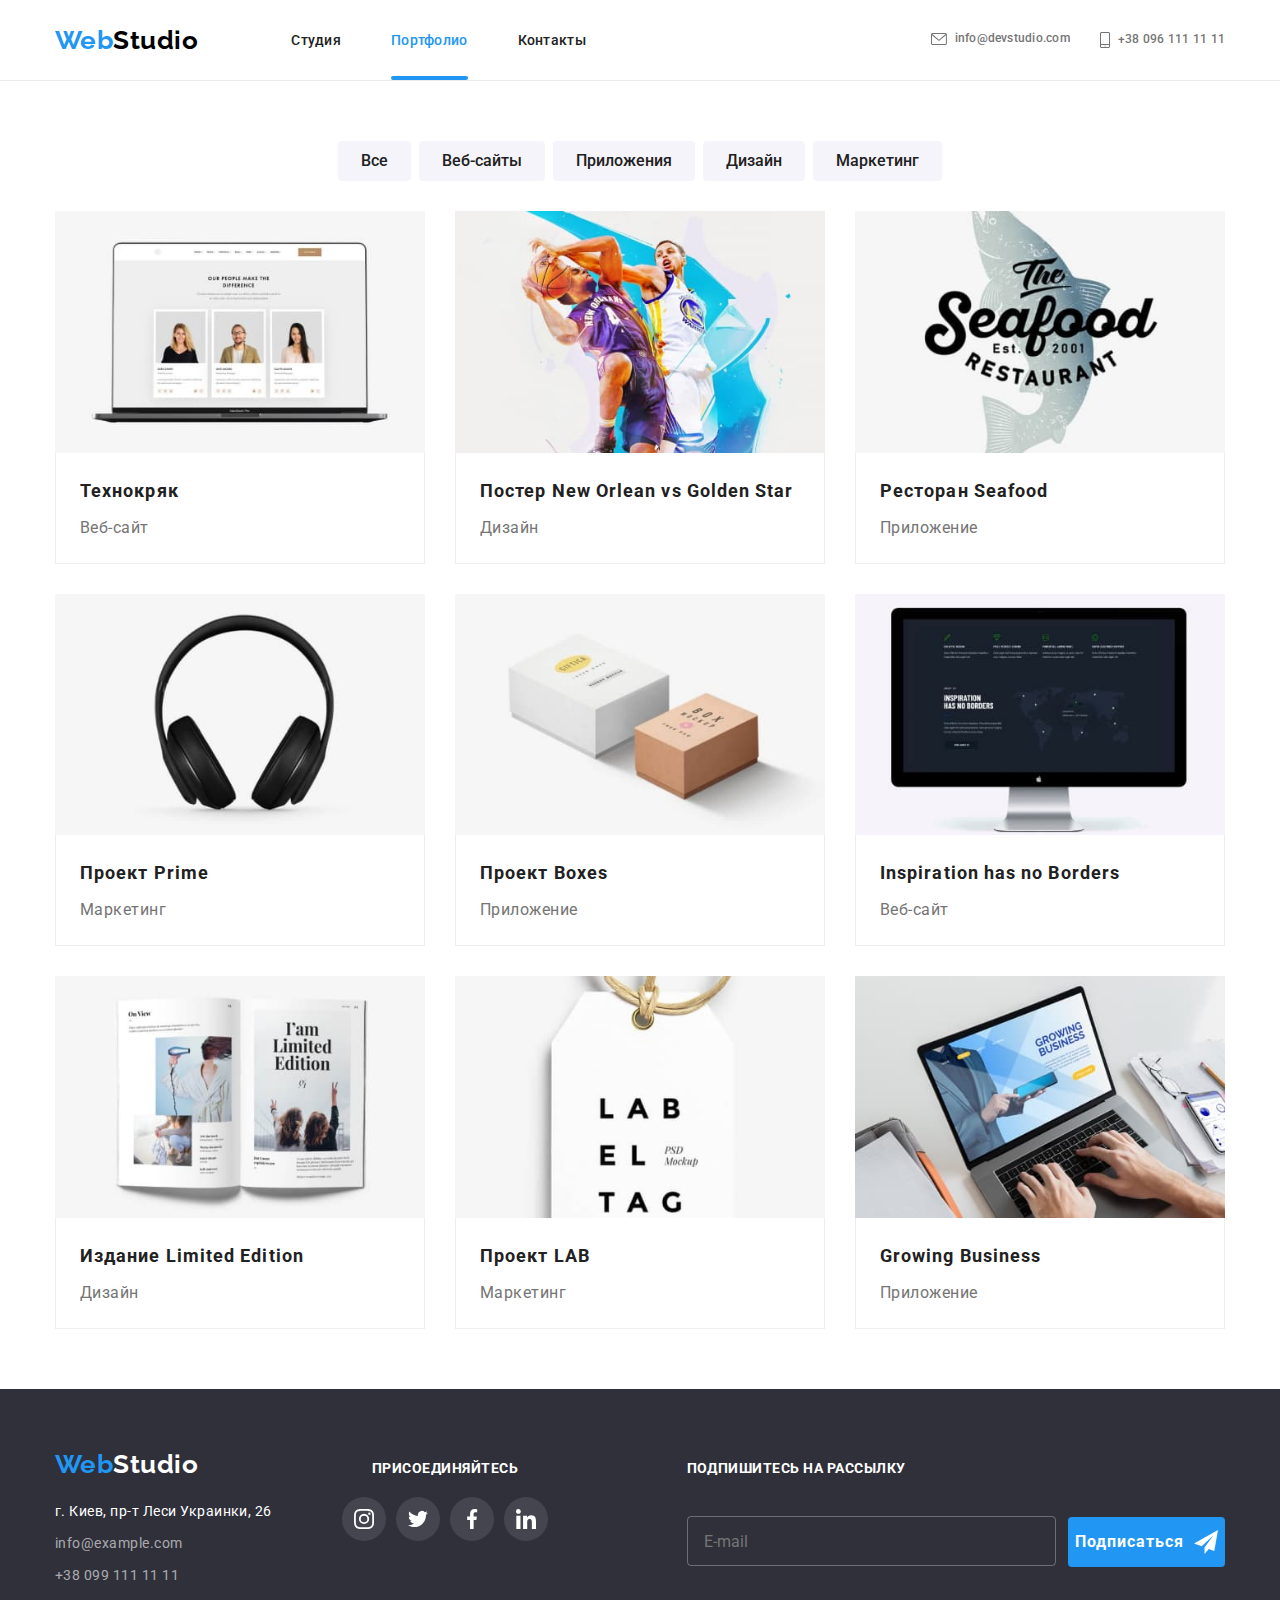
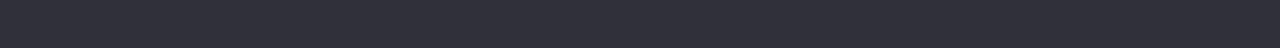
==== commit 123cc415: "разметка футера" ====
--- a/portfolio.html
+++ b/portfolio.html
@@ -285,7 +285,7 @@
               <a class="example__link" href="#">
                 <div class="thumb">
                   <img
-                    class="no-gap"
+                    class="no-gap examples__img"
                     srcset="
                       ./img/portfolio/lab.jpg   1x,
                       ./img/portfolio/lab2x.jpg 2x
@@ -342,70 +342,73 @@
     <!-- FOOTER-->
     <footer class="footer">
       <div class="container container--footer">
-        <div class="address-container">
-          <a class="logo logo--footer" href="./index.html"
-            ><span class="logo__text">Web</span>Studio</a
-          >
-          <address class="address">
-            <span class="address__text"> г. Киев, пр-т Леси Украинки, 26</span>
-            <ul class="address__list">
-              <li class="address__item">
-                <a class="address__link" href="mailto:info@example.com"
-                  >info@example.com</a
-                >
+        <div class="footer-wraper">
+          <div class="address-container">
+            <a class="logo logo--footer" href="./index.html"
+              ><span class="logo__text">Web</span>Studio</a
+            >
+            <address class="address">
+              <span class="address__text">
+                г. Киев, пр-т Леси Украинки, 26</span
+              >
+              <ul class="address__list">
+                <li class="address__item">
+                  <a class="address__link" href="mailto:info@example.com"
+                    >info@example.com</a
+                  >
+                </li>
+                <li class="address__item">
+                  <a class="address__link" href="tel:+380991111111"
+                    >+38 099 111 11 11</a
+                  >
+                </li>
+              </ul>
+            </address>
+          </div>
+          <div class="network">
+            <p class="network__text">присоединяйтесь</p>
+            <ul class="network__list network__list--footer">
+              <li class="network__item">
+                <a class="network__link network__link--white" href="#">
+                  <svg class="network__icon" width="20" height="20">
+                    <use href="./img/sprite.svg#icon-instagram"></use>
+                  </svg>
+                </a>
               </li>
-              <li class="address__item">
-                <a class="address__link" href="tel:+380991111111"
-                  >+38 099 111 11 11</a
-                >
+              <li class="network__item">
+                <a class="network__link network__link--white" href="#">
+                  <svg class="network__icon" width="20" height="20">
+                    <use href="./img/sprite.svg#icon-twitter"></use>
+                  </svg>
+                </a>
+              </li>
+              <li class="network__item">
+                <a class="network__link network__link--white" href="#">
+                  <svg class="network__icon" width="20" height="20">
+                    <use href="./img/sprite.svg#icon-facebook"></use>
+                  </svg>
+                </a>
+              </li>
+              <li class="network__item">
+                <a class="network__link network__link--white" href="#">
+                  <svg class="network__icon" width="20" height="20">
+                    <use href="./img/sprite.svg#icon-linkedin"></use>
+                  </svg>
+                </a>
               </li>
             </ul>
-          </address>
-        </div>
-        <div class="network">
-          <p class="network__text">присоединяйтесь</p>
-          <ul class="network__list network__list--footer">
-            <li class="network__item">
-              <a class="network__link network__link--white" href="#">
-                <svg class="network__icon" width="20" height="20">
-                  <use href="./img/sprite.svg#icon-instagram"></use>
-                </svg>
-              </a>
-            </li>
-            <li class="network__item">
-              <a class="network__link network__link--white" href="#">
-                <svg class="network__icon" width="20" height="20">
-                  <use href="./img/sprite.svg#icon-twitter"></use>
-                </svg>
-              </a>
-            </li>
-            <li class="network__item">
-              <a class="network__link network__link--white" href="#">
-                <svg class="network__icon" width="20" height="20">
-                  <use href="./img/sprite.svg#icon-facebook"></use>
-                </svg>
-              </a>
-            </li>
-            <li class="network__item">
-              <a class="network__link network__link--white" href="#">
-                <svg class="network__icon" width="20" height="20">
-                  <use href="./img/sprite.svg#icon-linkedin"></use>
-                </svg>
-              </a>
-            </li>
-          </ul>
+          </div>
         </div>
         <div class="subscribe">
           <p class="subscribe__text">Подпишитесь на рассылку</p>
           <form class="subscribe__form">
-            <label class="subscribe__label">
-              <input
-                class="subscribe__input"
-                type="email"
-                name="email"
-                placeholder="E-mail"
-              />
-            </label>
+            <input
+              class="subscribe__input"
+              type="email"
+              name="email"
+              placeholder="E-mail"
+            />
+
             <button class="subscribe__btn" type="submit">
               Подписаться
               <svg class="subscribe__icon" width="24" height="24">
--- a/css/main.min.css
+++ b/css/main.min.css
@@ -1,2 +1,2 @@
-.network__list,.features__list,.we-do__list,.team__list,.clients__list,.address__list,.buttons__list,.examples__list{list-style:none;padding:0;margin:0}body{color:var(--primary-text-color);background-color:var(--primary-bg-color);font-family:Roboto, sans-serif;letter-spacing:0.03em}a{text-decoration:none}.container{padding-left:15px;padding-right:15px;margin:0 auto;max-width:480px;min-width:320px}.sections-title{font-weight:700;font-size:28px;line-height:1.17;text-align:center;margin:0;padding:0}.visually-hidden{position:absolute;width:1px;height:1px;margin:-1px;border:0;padding:0;white-space:nowrap;-webkit-clip-path:inset(100%);clip-path:inset(100%);clip:rect(0 0 0 0);overflow:hidden}.no-gap{display:block;max-width:100%}.logo{display:inline-block;font-family:Raleway, sans-serif;font-weight:700;font-size:24px;line-height:1.17}.logo--header{color:#000;padding-top:16px;padding-bottom:16px}.logo--footer{color:#fff}.logo__text{color:#2196f3}.network__list{display:-webkit-box;display:-ms-flexbox;display:flex;-webkit-box-pack:center;-ms-flex-pack:center;justify-content:center;-webkit-box-align:center;-ms-flex-align:center;align-items:center;text-align:center;margin-top:16px}.network__list--footer{margin-top:20px}.network__item:not(:first-child){margin-left:10px}.network__link{display:-webkit-box;display:-ms-flexbox;display:flex;-webkit-box-align:center;-ms-flex-align:center;align-items:center;-webkit-box-pack:center;-ms-flex-pack:center;justify-content:center;border-radius:50%;width:44px;height:44px}.network__link--grey{color:#afb1b8;-webkit-transition:color 250ms cubic-bezier(0.4, 0, 0.2, 1),background-color 250ms cubic-bezier(0.4, 0, 0.2, 1);transition:color 250ms cubic-bezier(0.4, 0, 0.2, 1),background-color 250ms cubic-bezier(0.4, 0, 0.2, 1)}.network__link--white{color:#fff;background-color:rgba(255,255,255,0.1)}.network__link:hover,.network__link:focus{background-color:#2196f3;color:#fff;outline:none}.network__icon{fill:currentColor}.network{margin-top:60px;text-align:center}.network__text{margin:0;padding:0px;color:#fff;font-weight:700;font-size:14px;line-height:1.14;text-transform:uppercase}.page-header{border-bottom:1px solid #ececec}.container--nav{display:-webkit-box;display:-ms-flexbox;display:flex;-webkit-box-align:center;-ms-flex-align:center;align-items:center;-webkit-box-pack:justify;-ms-flex-pack:justify;justify-content:space-between}.mobile-menu{display:none}@media screen and (max-width: 767px){.mobile-menu{position:fixed;top:0;left:0;width:100vw;height:100vh;background-color:#fff;padding:48px 40px;display:-webkit-box;display:-ms-flexbox;display:flex;-webkit-box-orient:vertical;-webkit-box-direction:normal;-ms-flex-direction:column;flex-direction:column;-webkit-box-pack:justify;-ms-flex-pack:justify;justify-content:space-between;-webkit-transform:translate(100%);transform:translate(100%);-webkit-transition:-webkit-transform 250ms cubic-bezier(0.4, 0, 0.2, 1);transition:-webkit-transform 250ms cubic-bezier(0.4, 0, 0.2, 1);transition:transform 250ms cubic-bezier(0.4, 0, 0.2, 1);transition:transform 250ms cubic-bezier(0.4, 0, 0.2, 1), -webkit-transform 250ms cubic-bezier(0.4, 0, 0.2, 1)}.mobile-menu.is-open{-webkit-transform:translate(0%);transform:translate(0%)}.mobile-nav__list{list-style:none;padding:0;margin:0}.mobile-nav__item:not(:first-child){margin-top:32px}.mobile-nav__link{font-weight:500;font-size:40px;line-height:1.17;letter-spacing:0.02em;color:#212121}.mobile-nav__link--active{color:#2196f3}.mobile-contacts{display:block;list-style:none;padding:0;margin:0;margin-bottom:64px}.mobile-contacts__item:not(:first-child){margin-top:32px}.mobile-contacts__link{font-weight:500;letter-spacing:0.02em}.mobile-contacts__link--cell{color:#2196f3;font-size:34px;line-height:1.17}.mobile-contacts__link--mail{color:#757575;font-size:24px;line-height:1.16}.mobile-networks{list-style:none;padding:0;margin:0;margin-top:62px;display:-webkit-box;display:-ms-flexbox;display:flex;-ms-flex-wrap:wrap;flex-wrap:wrap;-webkit-box-align:baseline;-ms-flex-align:baseline;align-items:baseline}.mobile-networks__item:not(:first-child){margin-left:10px}.mobile-networks__item:not(:first-child)::before{content:'';width:0px;height:22px;border:1px solid rgba(33,33,33,0.2);margin-right:10px}.mobile-networks__link{font-weight:500;font-size:18px;line-height:1.22;letter-spacing:0.02em;color:#2196f3}.menu__button{display:-webkit-inline-box;display:-ms-inline-flexbox;display:inline-flex;padding:0;margin:0;border:none;background-color:transparent}.menu__button--close{position:absolute;top:10px;right:15px;-webkit-transition:color 250ms cubic-bezier(0.4, 0, 0.2, 1);transition:color 250ms cubic-bezier(0.4, 0, 0.2, 1)}.menu__button--close:hover,.menu__button--close:focus{color:#2196f3}.icon-close--mobile{fill:currentColor}}@media screen and (max-width: 767px){.nav__list{display:none}}@media screen and (max-width: 767px){.contacts__list{display:none}}.hero{max-width:1600px;margin:0 auto;padding-top:118px;padding-bottom:118px;text-align:center;background-color:#2f303a;background-image:-webkit-gradient(linear, left top, right top, from(rgba(47,48,58,0.4)), to(rgba(47,48,58,0.4))),url(../img/hero.jpg);background-image:linear-gradient(to right, rgba(47,48,58,0.4), rgba(47,48,58,0.4)),url(../img/hero.jpg);background-size:cover;background-repeat:no-repeat}.hero__title{color:#fff;font-weight:900;font-size:26px;line-height:1.61;letter-spacing:0.06em;text-transform:uppercase;margin:0}.hero__buttom{color:#fff;background-color:#2196f3;cursor:pointer;font-weight:700;font-size:16px;line-height:1.87;letter-spacing:0.06em;margin-top:30px;display:inline-block;padding:10px 32px;border-radius:4px;-webkit-box-shadow:0px 4px 4px rgba(0,0,0,0.15);box-shadow:0px 4px 4px rgba(0,0,0,0.15);border:1px solid transparent}.features{padding-top:60px;padding-bottom:60px}.features__item:not(:first-child){margin-top:30px}.features__thumb{background-color:#f5f4fa;display:-webkit-box;display:-ms-flexbox;display:flex;-webkit-box-align:center;-ms-flex-align:center;align-items:center;-webkit-box-pack:center;-ms-flex-pack:center;justify-content:center;padding-top:25px;padding-bottom:25px}.features__title{font-weight:700;font-size:14px;line-height:1.14;text-transform:uppercase;margin:0;padding:0;margin-top:30px;margin-bottom:10px;text-align:center}.features__text{color:#757575;font-weight:400;font-size:14px;line-height:1.71;margin:0;padding:0}.we-do{padding-bottom:94px}@media screen and (max-width: 1200px){.we-do{display:none}}.we-do__list{margin-top:50px;display:-webkit-box;display:-ms-flexbox;display:flex;-ms-flex-wrap:wrap;flex-wrap:wrap;margin-left:calc(-1 * 30px)}.we-do__item{margin-left:30px;-webkit-box-orient:vertical;-webkit-box-direction:normal;-ms-flex-direction:calc(100% / 3 - 30px);flex-direction:calc(100% / 3 - 30px)}.we-do__thumb{position:relative}.we-do__text{position:absolute;bottom:0;width:100%;height:70px;display:-webkit-box;display:-ms-flexbox;display:flex;-webkit-box-pack:center;-ms-flex-pack:center;justify-content:center;-webkit-box-align:center;-ms-flex-align:center;align-items:center;background-color:rgba(47,48,58,0.8);margin:0;padding:0;color:#fff;font-size:14px;line-height:1.14;text-transform:uppercase;text-align:center}.team{padding-top:60px;padding-bottom:60px;background-color:#f5f4fa}.team__list{margin-top:30px}.team__item{background-color:#fff;-webkit-box-shadow:0px 1px 3px rgba(0,0,0,0.12),0px 1px 1px rgba(0,0,0,0.14),0px 2px 1px rgba(0,0,0,0.2);box-shadow:0px 1px 3px rgba(0,0,0,0.12),0px 1px 1px rgba(0,0,0,0.14),0px 2px 1px rgba(0,0,0,0.2);border-radius:0px 0px 4px 4px}.team__item:not(:first-child){margin-top:30px}.teamate-card{padding-top:30px;padding-bottom:24px}.teamate-card__title{font-weight:500;font-size:16px;line-height:1.18;text-align:center;margin:0;padding:0}.teamate-card__text{color:#757575;font-weight:400px;font-size:16px;line-height:1.18;text-align:center;margin:0;padding:0;margin-top:10px}.clients{padding-top:60px;padding-bottom:60px}.sections-title--clients{margin-bottom:30px}.clients__list{display:-webkit-box;display:-ms-flexbox;display:flex;-ms-flex-wrap:wrap;flex-wrap:wrap;-webkit-box-align:center;-ms-flex-align:center;align-items:center;margin:-15px}.clients__item{width:210px;height:90px;margin:15px;-ms-flex-preferred-size:calc((100% - 30px * 2) / 2);flex-basis:calc((100% - 30px * 2) / 2)}.clients__link{display:-webkit-box;display:-ms-flexbox;display:flex;-webkit-box-align:center;-ms-flex-align:center;align-items:center;-webkit-box-pack:center;-ms-flex-pack:center;justify-content:center;width:100%;height:100%;border:1px solid #afb1b8;border-radius:4px;color:#afb1b8;-webkit-transition:color 250ms cubic-bezier(0.4, 0, 0.2, 1),border-color 250ms cubic-bezier(0.4, 0, 0.2, 1);transition:color 250ms cubic-bezier(0.4, 0, 0.2, 1),border-color 250ms cubic-bezier(0.4, 0, 0.2, 1)}.clients__link:focus,.clients__link:hover{border-color:#2196f3;color:#2196f3;outline:none}.clients__icon{fill:currentColor}.footer{background-color:#2f303a;text-align:center}.container--footer{padding-top:60px;padding-bottom:60px}.address{margin-top:20px;font-style:inherit;font-weight:400;font-size:14px;line-height:1.71;text-align:center}.address__list,.address__item:last-child{margin-top:8px}.address__text{color:#fff}.address__link{color:rgba(255,255,255,0.6);-webkit-transition:color 250ms cubic-bezier(0.4, 0, 0.2, 1);transition:color 250ms cubic-bezier(0.4, 0, 0.2, 1)}.address__link:hover,.address__link:focus{color:#2196f3}.subscribe{margin-top:60px;text-align:center}.subscribe__text{margin:0;padding:0;color:#fff;font-weight:700;font-size:14px;line-height:1.14;text-transform:uppercase}.subscribe__form{margin-top:20px}.subscribe__input{padding:15px 16px;width:100%;height:50px;background-color:transparent;border:1px solid rgba(255,255,255,0.3);border-radius:4px;color:rgba(255,255,255,0.6);font-size:16px;line-height:1.25}.subscribe__btn{margin-top:20px;display:-webkit-inline-box;display:-ms-inline-flexbox;display:inline-flex;-webkit-box-pack:center;-ms-flex-pack:center;justify-content:center;-webkit-box-align:center;-ms-flex-align:center;align-items:center;margin-left:12px;padding-top:10px;padding-bottom:10px;width:200px;height:50px;color:#fff;background-color:#2196f3;font-weight:700;font-size:16px;line-height:1.87;letter-spacing:0.06em;border:1px solid transparent;border-radius:4px}.subscribe__icon{margin-left:10px;fill:currentColor}.backdrop{position:fixed;top:0;left:0;width:100%;height:100%;background:rgba(0,0,0,0.2);-webkit-transition:opacity 250ms cubic-bezier(0.4, 0, 0.2, 1),visibility 250ms cubic-bezier(0.4, 0, 0.2, 1);transition:opacity 250ms cubic-bezier(0.4, 0, 0.2, 1),visibility 250ms cubic-bezier(0.4, 0, 0.2, 1)}.backdrop.is-hidden{opacity:0;pointer-events:none;visibility:hidden}.modal{position:absolute;top:50%;left:50%;-webkit-transform:translate(-50%, -50%);transform:translate(-50%, -50%);overflow:auto;padding:40px;max-width:450px;width:100vw;max-height:100vh;background-color:#fff;-webkit-transition:-webkit-transform 250ms cubic-bezier(0.4, 0, 0.2, 1);transition:-webkit-transform 250ms cubic-bezier(0.4, 0, 0.2, 1);transition:transform 250ms cubic-bezier(0.4, 0, 0.2, 1);transition:transform 250ms cubic-bezier(0.4, 0, 0.2, 1), -webkit-transform 250ms cubic-bezier(0.4, 0, 0.2, 1)}.backdrop.is-hidden .modal{top:50%;left:50%;-webkit-transform:translate(-50%, -50%) scale(1.1);transform:translate(-50%, -50%) scale(1.1)}.modal__text{margin:0;padding:0;font-weight:700;font-size:20px;line-height:1.5;text-align:center}.close-button{position:absolute;top:8px;right:8px;display:-webkit-box;display:-ms-flexbox;display:flex;-webkit-box-align:center;-ms-flex-align:center;align-items:center;-webkit-box-pack:center;-ms-flex-pack:center;justify-content:center;width:30px;height:30px;margin-left:auto;background:#fff;border:1px solid rgba(0,0,0,0.1);border-radius:50%;-webkit-transition:color 250ms cubic-bezier(0.4, 0, 0.2, 1);transition:color 250ms cubic-bezier(0.4, 0, 0.2, 1);color:#000000}.close-button:hover,.close-button:focus{color:#2196f3;outline:none}.close-button__icon{fill:currentColor}.callback-form{margin-top:12px}.callback-form__label{display:block;font-weight:normal;font-size:12px;line-height:1.16;letter-spacing:0.01em;color:#757575}.callback-form__label:not(:first-child){margin-top:10px}.callback-form__wraper{position:relative}.callback-form__input{margin-top:4px;padding:11px 42px;width:100%;border:1px solid rgba(33,33,33,0.2);border-radius:4px;-webkit-transition:border-color 250ms cubic-bezier(0.4, 0, 0.2, 1);transition:border-color 250ms cubic-bezier(0.4, 0, 0.2, 1)}.callback-form__input:focus-within{border-color:#2196f3;outline:none}.callback-form__icon{position:absolute;top:50%;left:12px;-webkit-transform:translateY(-50%);transform:translateY(-50%);fill:#212121;-webkit-transition:fill 250ms cubic-bezier(0.4, 0, 0.2, 1);transition:fill 250ms cubic-bezier(0.4, 0, 0.2, 1)}.callback-form__input:focus-within+.callback-form__icon{fill:#2196f3}.callback-form__input--feedback{padding:12px 16px;resize:none}.callback-form__input--feedback::-webkit-input-placeholder{color:rgba(117,117,117,0.5);font-size:14px;line-height:1.14;letter-spacing:0.01em}.callback-form__input--feedback:-ms-input-placeholder{color:rgba(117,117,117,0.5);font-size:14px;line-height:1.14;letter-spacing:0.01em}.callback-form__input--feedback::-ms-input-placeholder{color:rgba(117,117,117,0.5);font-size:14px;line-height:1.14;letter-spacing:0.01em}.callback-form__input--feedback::placeholder{color:rgba(117,117,117,0.5);font-size:14px;line-height:1.14;letter-spacing:0.01em}.submit-button{display:block;margin-top:30px;margin-left:auto;margin-right:auto;padding:10px 55px;color:#fff;background-color:#2196f3;border:1px solid transparent;border-radius:4px;-webkit-box-shadow:0px 4px 4px rgba(0,0,0,0.15);box-shadow:0px 4px 4px rgba(0,0,0,0.15);-webkit-transition:background-color 250ms cubic-bezier(0.4, 0, 0.2, 1);transition:background-color 250ms cubic-bezier(0.4, 0, 0.2, 1)}.submit-button:hover,.submit-button:focus{background-color:#188ce8}.checkbox{margin-top:20px}.checkbox__link{color:#2196f3;text-decoration:underline}.checkbox__label{position:relative;display:-webkit-inline-box;display:-ms-inline-flexbox;display:inline-flex;-webkit-box-align:center;-ms-flex-align:center;align-items:center;-webkit-box-pack:center;-ms-flex-pack:center;justify-content:center}.checkbox__input{opacity:0}.checkbox__icon{position:absolute;top:50%;left:0px;-webkit-transform:translateY(-50%);transform:translateY(-50%);-webkit-transition:opacity 250ms cubic-bezier(0.4, 0, 0.2, 1);transition:opacity 250ms cubic-bezier(0.4, 0, 0.2, 1)}.checkbox__icon--check{opacity:0}.checkbox__input:checked ~ .checkbox__icon--check{opacity:1}.checkbox__input:checked ~ .checkbox__icon--uncheck{opacity:0}.checkbox__text{margin-left:7px;color:#757575;font-size:12px;line-height:1.16}.examples{padding-top:60px;padding-bottom:60px}.buttons__list{display:-webkit-box;display:-ms-flexbox;display:flex}@media screen and (max-width: 767px){.buttons__list{-ms-flex-wrap:wrap;flex-wrap:wrap;margin-left:-8px;margin-top:-15px}}@media screen and (max-width: 767px){.buttons__item{margin-left:8px;margin-top:15px}}.button{background-color:#f5f4fa;color:#212121;font-family:inherit;font-weight:500;font-size:16px;line-height:1.62;text-align:center;border:1px solid transparent;padding:6px 22px;border-radius:4px;-webkit-transition:color 250ms cubic-bezier(0.4, 0, 0.2, 1),background-color 250ms cubic-bezier(0.4, 0, 0.2, 1),-webkit-box-shadow 250ms cubic-bezier(0.4, 0, 0.2, 1);transition:color 250ms cubic-bezier(0.4, 0, 0.2, 1),background-color 250ms cubic-bezier(0.4, 0, 0.2, 1),-webkit-box-shadow 250ms cubic-bezier(0.4, 0, 0.2, 1);transition:color 250ms cubic-bezier(0.4, 0, 0.2, 1),background-color 250ms cubic-bezier(0.4, 0, 0.2, 1),box-shadow 250ms cubic-bezier(0.4, 0, 0.2, 1);transition:color 250ms cubic-bezier(0.4, 0, 0.2, 1),background-color 250ms cubic-bezier(0.4, 0, 0.2, 1),box-shadow 250ms cubic-bezier(0.4, 0, 0.2, 1),-webkit-box-shadow 250ms cubic-bezier(0.4, 0, 0.2, 1)}.button:hover,.button:focus,.button:active{color:#fff;background-color:#2196f3;-webkit-box-shadow:0px 3px 1px rgba(0,0,0,0.1),0px 1px 2px rgba(0,0,0,0.08),0px 2px 2px rgba(0,0,0,0.12);box-shadow:0px 3px 1px rgba(0,0,0,0.1),0px 1px 2px rgba(0,0,0,0.08),0px 2px 2px rgba(0,0,0,0.12);outline:none}.examples__list{margin-top:40px}@media screen and (max-width: 767px){.examples__element:not(:first-child){margin-top:30px}}.example__link{display:block;-webkit-transition:-webkit-box-shadow 250ms cubic-bezier(0.4, 0, 0.2, 1);transition:-webkit-box-shadow 250ms cubic-bezier(0.4, 0, 0.2, 1);transition:box-shadow 250ms cubic-bezier(0.4, 0, 0.2, 1);transition:box-shadow 250ms cubic-bezier(0.4, 0, 0.2, 1), -webkit-box-shadow 250ms cubic-bezier(0.4, 0, 0.2, 1)}.example__link:hover,.example__link:focus{-webkit-box-shadow:0px 1px 1px rgba(0,0,0,0.12),0px 4px 4px rgba(0,0,0,0.06),1px 4px 6px rgba(0,0,0,0.16);box-shadow:0px 1px 1px rgba(0,0,0,0.12),0px 4px 4px rgba(0,0,0,0.06),1px 4px 6px rgba(0,0,0,0.16);outline:none}.thumb{position:relative;overflow:hidden}.overlay{position:absolute;bottom:0;left:0;-webkit-transform:translateY(101%);transform:translateY(101%);width:100%;height:100%;background-color:rgba(33,150,243,0.9);-webkit-transition:-webkit-transform 250ms cubic-bezier(0.4, 0, 0.2, 1);transition:-webkit-transform 250ms cubic-bezier(0.4, 0, 0.2, 1);transition:transform 250ms cubic-bezier(0.4, 0, 0.2, 1);transition:transform 250ms cubic-bezier(0.4, 0, 0.2, 1), -webkit-transform 250ms cubic-bezier(0.4, 0, 0.2, 1)}.example__link:hover .overlay,.example__link:focus .overlay{-webkit-transform:translateY(0);transform:translateY(0)}.overlay__text{margin:0;padding:63px 20px;color:#fff;font-size:18px;line-height:1.56}.example__text{padding:20px 24px;border:1px solid #eeeeee;border-top:none}.example__title{color:#212121;font-weight:700;font-size:18px;line-height:2;letter-spacing:0.06em;margin:0;padding:0}.example__type{color:#757575;font-weight:400;font-size:16px;line-height:1.87;letter-spacing:0.03em;margin:0;padding:0;margin-top:4px}
+.network__list,.nav__list,.contacts__list,.features__list,.we-do__list,.team__list,.clients__list,.address__list,.buttons__list,.examples__list{list-style:none;padding:0;margin:0}body{color:var(--primary-text-color);background-color:var(--primary-bg-color);font-family:Roboto, sans-serif;letter-spacing:0.03em}a{text-decoration:none}.container{padding-left:15px;padding-right:15px;margin:0 auto;max-width:480px;min-width:320px}@media screen and (min-width: 768px){.container{max-width:768px}}@media screen and (min-width: 768px) and (min-width: 1200px){.container{max-width:1200px}}.sections-title{font-weight:700;font-size:28px;line-height:1.17;text-align:center;margin:0;padding:0}.visually-hidden{position:absolute;width:1px;height:1px;margin:-1px;border:0;padding:0;white-space:nowrap;-webkit-clip-path:inset(100%);clip-path:inset(100%);clip:rect(0 0 0 0);overflow:hidden}.no-gap{display:block;max-width:100%}.logo{display:inline-block;font-family:Raleway, sans-serif;font-weight:700;font-size:24px;line-height:1.17}@media screen and (min-width: 1200px){.logo{font-size:26px;line-height:1.19}}.logo--header{color:#000;padding-top:16px;padding-bottom:16px}.logo--footer{color:#fff}.logo__text{color:#2196f3}.network__list{display:-webkit-box;display:-ms-flexbox;display:flex;-webkit-box-pack:center;-ms-flex-pack:center;justify-content:center;-webkit-box-align:center;-ms-flex-align:center;align-items:center;text-align:center;margin-top:16px}.network__list--footer{margin-top:20px}.network__item:not(:first-child){margin-left:10px}.network__link{display:-webkit-box;display:-ms-flexbox;display:flex;-webkit-box-align:center;-ms-flex-align:center;align-items:center;-webkit-box-pack:center;-ms-flex-pack:center;justify-content:center;border-radius:50%;width:44px;height:44px}.network__link--grey{color:#afb1b8;-webkit-transition:color 250ms cubic-bezier(0.4, 0, 0.2, 1),background-color 250ms cubic-bezier(0.4, 0, 0.2, 1);transition:color 250ms cubic-bezier(0.4, 0, 0.2, 1),background-color 250ms cubic-bezier(0.4, 0, 0.2, 1)}.network__link--white{color:#fff;background-color:rgba(255,255,255,0.1)}.network__link:hover,.network__link:focus{background-color:#2196f3;color:#fff;outline:none}.network__icon{fill:currentColor}.network{text-align:center}@media screen and (max-width: 767px){.network{margin-top:60px}}@media screen and (min-width: 1200px){.network{margin-left:70px}}.network__text{margin:0;padding:0px;color:#fff;font-weight:700;font-size:14px;line-height:1.14;text-transform:uppercase}.page-header{border-bottom:1px solid #ececec}.container--nav{display:-webkit-box;display:-ms-flexbox;display:flex;-webkit-box-align:center;-ms-flex-align:center;align-items:center;-webkit-box-pack:justify;-ms-flex-pack:justify;justify-content:space-between}@media screen and (max-width: 767px){.nav__list{display:none}}@media screen and (min-width: 768px){.nav__list{display:-webkit-box;display:-ms-flexbox;display:flex;-webkit-box-align:center;-ms-flex-align:center;align-items:center;-webkit-box-pack:justify;-ms-flex-pack:justify;justify-content:space-between;margin-left:88px}}@media screen and (min-width: 768px) and (min-width: 1200px){.nav__list{margin-left:93px}}.nav{display:-webkit-box;display:-ms-flexbox;display:flex;-webkit-box-align:center;-ms-flex-align:center;align-items:center;-webkit-box-pack:justify;-ms-flex-pack:justify;justify-content:space-between}.nav__item:not(:first-child){margin-left:50px}.nav__link{color:#212121;font-weight:500;font-size:14px;line-height:1.14;letter-spacing:0.02em;padding-top:32px;padding-bottom:32px;-webkit-transition:color 250ms cubic-bezier(0.4, 0, 0.2, 1);transition:color 250ms cubic-bezier(0.4, 0, 0.2, 1)}.nav__link:hover,.nav__link:focus{color:#2196f3}.nav__link--active{color:#2196f3;position:relative}.nav__link--active::after{position:absolute;bottom:0;content:'';display:block;width:100%;height:4px;margin-top:28px;background-color:#2196f3;border-radius:2px}@media screen and (max-width: 767px){.contacts__list{display:none}}@media screen and (min-width: 768px){.contacts__list{display:-webkit-box;display:-ms-flexbox;display:flex;-webkit-box-orient:vertical;-webkit-box-direction:normal;-ms-flex-direction:column;flex-direction:column;-webkit-box-align:start;-ms-flex-align:start;align-items:flex-start;-webkit-box-pack:center;-ms-flex-pack:center;justify-content:center;padding-top:21px;padding-bottom:21px}}@media screen and (min-width: 1200px){.contacts__list{-webkit-box-orient:horizontal;-webkit-box-direction:normal;-ms-flex-direction:row;flex-direction:row;padding-top:32px;padding-bottom:32px}}@media screen and (max-width: 1199px){.contacts__item:last-child{margin-top:10px}}@media screen and (min-width: 1200px){.contacts__item:last-child{margin-left:30px}}.contacts__link{color:#757575;font-weight:500;font-size:12px;line-height:1.16;letter-spacing:0.02em;display:-webkit-box;display:-ms-flexbox;display:flex;-webkit-box-align:center;-ms-flex-align:center;align-items:center;-webkit-transition:color 250ms var(--bazier);transition:color 250ms var(--bazier)}.contacts__link:hover,.contacts__link:focus{color:#2196f3}.contacts__icon{margin-right:8px;text-align:center;fill:currentColor}.hero{max-width:1600px;margin:0 auto;padding-top:118px;padding-bottom:118px;text-align:center;background-color:#2f303a;background-image:-webkit-gradient(linear, left top, right top, from(rgba(47,48,58,0.4)), to(rgba(47,48,58,0.4))),url(../img/hero.jpg);background-image:linear-gradient(to right, rgba(47,48,58,0.4), rgba(47,48,58,0.4)),url(../img/hero.jpg);background-size:cover;background-repeat:no-repeat}.hero__title{color:#fff;font-weight:900;font-size:26px;line-height:1.61;letter-spacing:0.06em;text-transform:uppercase;margin:0}.hero__buttom{color:#fff;background-color:#2196f3;cursor:pointer;font-weight:700;font-size:16px;line-height:1.87;letter-spacing:0.06em;margin-top:30px;display:inline-block;padding:10px 32px;border-radius:4px;-webkit-box-shadow:0px 4px 4px rgba(0,0,0,0.15);box-shadow:0px 4px 4px rgba(0,0,0,0.15);border:1px solid transparent}.features{padding-top:60px;padding-bottom:60px}@media screen and (min-width: 768px){.features__list{display:-webkit-box;display:-ms-flexbox;display:flex;-ms-flex-wrap:wrap;flex-wrap:wrap;margin:-15px}}@media screen and (max-width: 767px){.features__item:not(:first-child){margin-top:30px}}@media screen and (min-width: 768px){.features__item{margin:15px;-ms-flex-preferred-size:calc((100% - 30px * 2) / 2);flex-basis:calc((100% - 30px * 2) / 2)}}@media screen and (min-width: 1200px){.features__item{margin:15px;-ms-flex-preferred-size:calc((100% - 30px * 4) / 4);flex-basis:calc((100% - 30px * 4) / 4)}}.features__thumb{background-color:#f5f4fa;display:-webkit-box;display:-ms-flexbox;display:flex;-webkit-box-align:center;-ms-flex-align:center;align-items:center;-webkit-box-pack:center;-ms-flex-pack:center;justify-content:center;padding-top:25px;padding-bottom:25px}.features__title{font-weight:700;font-size:14px;line-height:1.14;text-transform:uppercase;margin:0;padding:0;margin-top:30px;margin-bottom:10px}@media screen and (max-width: 767px){.features__title{text-align:center}}.features__text{color:#757575;font-weight:400;font-size:14px;line-height:1.71;margin:0;padding:0}.we-do{padding-bottom:94px}@media screen and (max-width: 1200px){.we-do{display:none}}.we-do__list{margin-top:50px;display:-webkit-box;display:-ms-flexbox;display:flex;-ms-flex-wrap:wrap;flex-wrap:wrap;margin-left:calc(-1 * 30px)}.we-do__item{margin-left:30px;-webkit-box-orient:vertical;-webkit-box-direction:normal;-ms-flex-direction:calc(100% / 3 - 30px);flex-direction:calc(100% / 3 - 30px)}.we-do__thumb{position:relative}.we-do__text{position:absolute;bottom:0;width:100%;height:70px;display:-webkit-box;display:-ms-flexbox;display:flex;-webkit-box-pack:center;-ms-flex-pack:center;justify-content:center;-webkit-box-align:center;-ms-flex-align:center;align-items:center;background-color:rgba(47,48,58,0.8);margin:0;padding:0;color:#fff;font-size:14px;line-height:1.14;text-transform:uppercase;text-align:center}.team{padding-top:60px;padding-bottom:60px;background-color:#f5f4fa}.sections-title--team{margin-bottom:30px}@media screen and (min-width: 768px){.team__list{display:-webkit-box;display:-ms-flexbox;display:flex;-ms-flex-wrap:wrap;flex-wrap:wrap;margin:-15px}}.team__item{background-color:#fff;-webkit-box-shadow:0px 1px 3px rgba(0,0,0,0.12),0px 1px 1px rgba(0,0,0,0.14),0px 2px 1px rgba(0,0,0,0.2);box-shadow:0px 1px 3px rgba(0,0,0,0.12),0px 1px 1px rgba(0,0,0,0.14),0px 2px 1px rgba(0,0,0,0.2);border-radius:0px 0px 4px 4px}@media screen and (max-width: 767px){.team__item:not(:first-child){margin-top:30px}}@media screen and (min-width: 768px){.team__item{margin:15px;-ms-flex-preferred-size:calc((100% - 30px * 2) / 2);flex-basis:calc((100% - 30px * 2) / 2)}}@media screen and (min-width: 1200px){.team__item{margin:15px;-ms-flex-preferred-size:calc((100% - 30px * 4) / 4);flex-basis:calc((100% - 30px * 4) / 4)}}.teamate-card{padding-top:30px;padding-bottom:24px}.teamate-card__title{font-weight:500;font-size:16px;line-height:1.18;text-align:center;margin:0;padding:0}.teamate-card__text{color:#757575;font-weight:400px;font-size:16px;line-height:1.18;text-align:center;margin:0;padding:0;margin-top:10px}.clients{padding-top:60px;padding-bottom:60px}.sections-title--clients{margin-bottom:30px}.clients__list{display:-webkit-box;display:-ms-flexbox;display:flex;-ms-flex-wrap:wrap;flex-wrap:wrap;-webkit-box-align:center;-ms-flex-align:center;align-items:center;margin:-15px}.clients__item{width:210px;height:90px;margin:15px;-ms-flex-preferred-size:calc((100% - 30px * 2) / 2);flex-basis:calc((100% - 30px * 2) / 2)}@media screen and (min-width: 768px){.clients__item{-ms-flex-preferred-size:calc((100% - 30px * 3) / 3);flex-basis:calc((100% - 30px * 3) / 3)}}@media screen and (min-width: 1200px){.clients__item{-ms-flex-preferred-size:calc((100% - 30px * 6) / 6);flex-basis:calc((100% - 30px * 6) / 6)}}.clients__link{display:-webkit-box;display:-ms-flexbox;display:flex;-webkit-box-align:center;-ms-flex-align:center;align-items:center;-webkit-box-pack:center;-ms-flex-pack:center;justify-content:center;width:100%;height:100%;border:1px solid #afb1b8;border-radius:4px;color:#afb1b8;-webkit-transition:color 250ms cubic-bezier(0.4, 0, 0.2, 1),border-color 250ms cubic-bezier(0.4, 0, 0.2, 1);transition:color 250ms cubic-bezier(0.4, 0, 0.2, 1),border-color 250ms cubic-bezier(0.4, 0, 0.2, 1)}.clients__link:focus,.clients__link:hover{border-color:#2196f3;color:#2196f3;outline:none}.clients__icon{fill:currentColor}.footer{background-color:#2f303a}@media screen and (max-width: 1199px){.footer{text-align:center}}.container--footer{padding-top:60px;padding-bottom:60px}@media screen and (min-width: 1200px){.container--footer{display:-webkit-box;display:-ms-flexbox;display:flex;-webkit-box-align:baseline;-ms-flex-align:baseline;align-items:baseline}}@media screen and (min-width: 768px) and (max-width: 1199px){.footer-wraper{display:-webkit-box;display:-ms-flexbox;display:flex;-webkit-box-align:baseline;-ms-flex-align:baseline;align-items:baseline;-ms-flex-pack:distribute;justify-content:space-around}}@media screen and (min-width: 1200px){.footer-wraper{width:100%;display:-webkit-box;display:-ms-flexbox;display:flex;-webkit-box-align:baseline;-ms-flex-align:baseline;align-items:baseline}}.address{margin-top:20px;font-style:inherit;font-weight:400;font-size:14px;line-height:1.71}.address__list,.address__item:last-child{margin-top:8px}.address__text{color:#fff}.address__link{color:rgba(255,255,255,0.6);-webkit-transition:color 250ms cubic-bezier(0.4, 0, 0.2, 1);transition:color 250ms cubic-bezier(0.4, 0, 0.2, 1)}.address__link:hover,.address__link:focus{color:#2196f3}.subscribe{width:100%}@media screen and (max-width: 1199px){.subscribe{margin-top:60px}}@media screen and (min-width: 1200px){.subscribe{margin-left:93px}}.subscribe__text{margin:0;padding:0;color:#fff;font-weight:700;font-size:14px;line-height:1.14;text-transform:uppercase}.subscribe__form{margin-top:20px}@media screen and (min-width: 768px) and (max-width: 1199px){.subscribe__form{display:-webkit-box;display:-ms-flexbox;display:flex;-webkit-box-orient:vertical;-webkit-box-direction:normal;-ms-flex-direction:column;flex-direction:column;-webkit-box-align:center;-ms-flex-align:center;align-items:center}}@media screen and (min-width: 1200px){.subscribe__form{display:-webkit-box;display:-ms-flexbox;display:flex;-webkit-box-align:baseline;-ms-flex-align:baseline;align-items:baseline;-webkit-box-pack:center;-ms-flex-pack:center;justify-content:center}}.subscribe__input{padding:15px 16px;max-width:450px;width:100%;height:50px;background-color:transparent;border:1px solid rgba(255,255,255,0.3);border-radius:4px;color:rgba(255,255,255,0.6);font-size:16px;line-height:1.25}.subscribe__btn{margin-top:20px;display:-webkit-inline-box;display:-ms-inline-flexbox;display:inline-flex;-webkit-box-pack:center;-ms-flex-pack:center;justify-content:center;-webkit-box-align:center;-ms-flex-align:center;align-items:center;margin-left:12px;padding-top:10px;padding-bottom:10px;width:200px;height:50px;color:#fff;background-color:#2196f3;font-weight:700;font-size:16px;line-height:1.87;letter-spacing:0.06em;border:1px solid transparent;border-radius:4px}.subscribe__icon{margin-left:10px;fill:currentColor}.backdrop{position:fixed;top:0;left:0;width:100%;height:100%;overflow-y:scroll;background:rgba(0,0,0,0.2);-webkit-transition:opacity 250ms cubic-bezier(0.4, 0, 0.2, 1),visibility 250ms cubic-bezier(0.4, 0, 0.2, 1);transition:opacity 250ms cubic-bezier(0.4, 0, 0.2, 1),visibility 250ms cubic-bezier(0.4, 0, 0.2, 1);padding:93px 15px}.backdrop.is-hidden{opacity:0;pointer-events:none;visibility:hidden}.modal{padding:40px;position:relative;background-color:#fff;-webkit-transition:-webkit-transform 250ms cubic-bezier(0.4, 0, 0.2, 1);transition:-webkit-transform 250ms cubic-bezier(0.4, 0, 0.2, 1);transition:transform 250ms cubic-bezier(0.4, 0, 0.2, 1);transition:transform 250ms cubic-bezier(0.4, 0, 0.2, 1), -webkit-transform 250ms cubic-bezier(0.4, 0, 0.2, 1)}.backdrop.is-hidden .modal{top:50%;left:50%;-webkit-transform:translate(-50%, -50%) scale(1.1);transform:translate(-50%, -50%) scale(1.1)}.modal__text{margin:0;padding:0;font-weight:700;font-size:20px;line-height:1.5;text-align:center}.close-button{position:absolute;top:8px;right:8px;display:-webkit-box;display:-ms-flexbox;display:flex;-webkit-box-align:center;-ms-flex-align:center;align-items:center;-webkit-box-pack:center;-ms-flex-pack:center;justify-content:center;width:30px;height:30px;margin-left:auto;background:#fff;border:1px solid rgba(0,0,0,0.1);border-radius:50%;-webkit-transition:color 250ms cubic-bezier(0.4, 0, 0.2, 1);transition:color 250ms cubic-bezier(0.4, 0, 0.2, 1);color:#000000}.close-button:hover,.close-button:focus{color:#2196f3;outline:none}.close-button__icon{fill:currentColor}.callback-form{margin-top:12px}.callback-form__label{display:block;font-weight:normal;font-size:12px;line-height:1.16;letter-spacing:0.01em;color:#757575}.callback-form__label:not(:first-child){margin-top:10px}.callback-form__wraper{position:relative}.callback-form__input{margin-top:4px;padding:11px 42px;width:100%;border:1px solid rgba(33,33,33,0.2);border-radius:4px;-webkit-transition:border-color 250ms cubic-bezier(0.4, 0, 0.2, 1);transition:border-color 250ms cubic-bezier(0.4, 0, 0.2, 1)}.callback-form__input:focus-within{border-color:#2196f3;outline:none}.callback-form__icon{position:absolute;top:50%;left:12px;-webkit-transform:translateY(-50%);transform:translateY(-50%);fill:#212121;-webkit-transition:fill 250ms cubic-bezier(0.4, 0, 0.2, 1);transition:fill 250ms cubic-bezier(0.4, 0, 0.2, 1)}.callback-form__input:focus-within+.callback-form__icon{fill:#2196f3}.callback-form__input--feedback{padding:12px 16px;resize:none}.callback-form__input--feedback::-webkit-input-placeholder{color:rgba(117,117,117,0.5);font-size:14px;line-height:1.14;letter-spacing:0.01em}.callback-form__input--feedback:-ms-input-placeholder{color:rgba(117,117,117,0.5);font-size:14px;line-height:1.14;letter-spacing:0.01em}.callback-form__input--feedback::-ms-input-placeholder{color:rgba(117,117,117,0.5);font-size:14px;line-height:1.14;letter-spacing:0.01em}.callback-form__input--feedback::placeholder{color:rgba(117,117,117,0.5);font-size:14px;line-height:1.14;letter-spacing:0.01em}.submit-button{display:block;margin-top:30px;margin-left:auto;margin-right:auto;padding:10px 55px;color:#fff;background-color:#2196f3;border:1px solid transparent;border-radius:4px;-webkit-box-shadow:0px 4px 4px rgba(0,0,0,0.15);box-shadow:0px 4px 4px rgba(0,0,0,0.15);-webkit-transition:background-color 250ms cubic-bezier(0.4, 0, 0.2, 1);transition:background-color 250ms cubic-bezier(0.4, 0, 0.2, 1)}.submit-button:hover,.submit-button:focus{background-color:#188ce8}.checkbox{margin-top:20px}.checkbox__link{color:#2196f3;text-decoration:underline}.checkbox__label{position:relative;display:-webkit-inline-box;display:-ms-inline-flexbox;display:inline-flex;-webkit-box-align:center;-ms-flex-align:center;align-items:center;-webkit-box-pack:center;-ms-flex-pack:center;justify-content:center}.checkbox__input{opacity:0}.checkbox__icon{position:absolute;top:50%;left:0px;-webkit-transform:translateY(-50%);transform:translateY(-50%);-webkit-transition:opacity 250ms cubic-bezier(0.4, 0, 0.2, 1);transition:opacity 250ms cubic-bezier(0.4, 0, 0.2, 1)}.checkbox__icon--check{opacity:0}.checkbox__input:checked ~ .checkbox__icon--check{opacity:1}.checkbox__input:checked ~ .checkbox__icon--uncheck{opacity:0}.checkbox__text{margin-left:7px;color:#757575;font-size:12px;line-height:1.16}.examples{padding-top:60px;padding-bottom:60px}.buttons__list{display:-webkit-box;display:-ms-flexbox;display:flex}@media screen and (max-width: 767px){.buttons__list{-ms-flex-wrap:wrap;flex-wrap:wrap;margin-left:-8px;margin-top:-15px}}@media screen and (min-width: 768px){.buttons__list{-webkit-box-align:center;-ms-flex-align:center;align-items:center;-webkit-box-pack:center;-ms-flex-pack:center;justify-content:center}}@media screen and (max-width: 767px){.buttons__item{margin-left:8px;margin-top:15px}}@media screen and (min-width: 768px){.buttons__item{margin-bottom:30px}.buttons__item:not(:first-child){margin-left:8px;-webkit-box-pack:center;-ms-flex-pack:center;justify-content:center;-webkit-box-align:center;-ms-flex-align:center;align-items:center}}.button{background-color:#f5f4fa;color:#212121;font-family:inherit;font-weight:500;font-size:16px;line-height:1.62;text-align:center;border:1px solid transparent;padding:6px 22px;border-radius:4px;-webkit-transition:color 250ms cubic-bezier(0.4, 0, 0.2, 1),background-color 250ms cubic-bezier(0.4, 0, 0.2, 1),-webkit-box-shadow 250ms cubic-bezier(0.4, 0, 0.2, 1);transition:color 250ms cubic-bezier(0.4, 0, 0.2, 1),background-color 250ms cubic-bezier(0.4, 0, 0.2, 1),-webkit-box-shadow 250ms cubic-bezier(0.4, 0, 0.2, 1);transition:color 250ms cubic-bezier(0.4, 0, 0.2, 1),background-color 250ms cubic-bezier(0.4, 0, 0.2, 1),box-shadow 250ms cubic-bezier(0.4, 0, 0.2, 1);transition:color 250ms cubic-bezier(0.4, 0, 0.2, 1),background-color 250ms cubic-bezier(0.4, 0, 0.2, 1),box-shadow 250ms cubic-bezier(0.4, 0, 0.2, 1),-webkit-box-shadow 250ms cubic-bezier(0.4, 0, 0.2, 1)}.button:hover,.button:focus,.button:active{color:#fff;background-color:#2196f3;-webkit-box-shadow:0px 3px 1px rgba(0,0,0,0.1),0px 1px 2px rgba(0,0,0,0.08),0px 2px 2px rgba(0,0,0,0.12);box-shadow:0px 3px 1px rgba(0,0,0,0.1),0px 1px 2px rgba(0,0,0,0.08),0px 2px 2px rgba(0,0,0,0.12);outline:none}@media screen and (max-width: 767px){.examples__list{margin-top:40px}}@media screen and (min-width: 768px){.examples__list{display:-webkit-box;display:-ms-flexbox;display:flex;-ms-flex-wrap:wrap;flex-wrap:wrap;margin:-15px}}@media screen and (min-width: 768px){.examples__element{margin:15px;-ms-flex-preferred-size:calc((100% - 30px * 2) / 2);flex-basis:calc((100% - 30px * 2) / 2)}}@media screen and (min-width: 1200px){.examples__element{margin:15px;-ms-flex-preferred-size:calc((100% - 30px * 3) / 3);flex-basis:calc((100% - 30px * 3) / 3)}}.example__link{display:block;-webkit-transition:-webkit-box-shadow 250ms cubic-bezier(0.4, 0, 0.2, 1);transition:-webkit-box-shadow 250ms cubic-bezier(0.4, 0, 0.2, 1);transition:box-shadow 250ms cubic-bezier(0.4, 0, 0.2, 1);transition:box-shadow 250ms cubic-bezier(0.4, 0, 0.2, 1), -webkit-box-shadow 250ms cubic-bezier(0.4, 0, 0.2, 1)}.example__link:hover,.example__link:focus{-webkit-box-shadow:0px 1px 1px rgba(0,0,0,0.12),0px 4px 4px rgba(0,0,0,0.06),1px 4px 6px rgba(0,0,0,0.16);box-shadow:0px 1px 1px rgba(0,0,0,0.12),0px 4px 4px rgba(0,0,0,0.06),1px 4px 6px rgba(0,0,0,0.16);outline:none}@media screen and (min-width: 768px){.example__link{display:-webkit-box;display:-ms-flexbox;display:flex;height:100%;-webkit-box-orient:vertical;-webkit-box-direction:normal;-ms-flex-direction:column;flex-direction:column}}.thumb{position:relative;overflow:hidden}.overlay{position:absolute;bottom:0;left:0;-webkit-transform:translateY(101%);transform:translateY(101%);width:100%;height:100%;background-color:rgba(33,150,243,0.9);-webkit-transition:-webkit-transform 250ms cubic-bezier(0.4, 0, 0.2, 1);transition:-webkit-transform 250ms cubic-bezier(0.4, 0, 0.2, 1);transition:transform 250ms cubic-bezier(0.4, 0, 0.2, 1);transition:transform 250ms cubic-bezier(0.4, 0, 0.2, 1), -webkit-transform 250ms cubic-bezier(0.4, 0, 0.2, 1)}.example__link:hover .overlay,.example__link:focus .overlay{-webkit-transform:translateY(0);transform:translateY(0)}.overlay__text{margin:0;padding:63px 24px;color:#fff;font-size:18px;line-height:1.56}.example__text{padding:20px 24px;border:1px solid #eeeeee;border-top:none}@media screen and (min-width: 768px){.example__text{-webkit-box-flex:1;-ms-flex-positive:1;flex-grow:1}}.example__title{color:#212121;font-weight:700;font-size:18px;line-height:2;letter-spacing:0.06em;margin:0;padding:0}.example__type{color:#757575;font-weight:400;font-size:16px;line-height:1.87;letter-spacing:0.03em;margin:0;padding:0;margin-top:4px}.mobile-menu,.menu__button{display:none}@media screen and (max-width: 767px){.mobile-menu{position:fixed;top:0;left:0;width:100vw;height:100vh;background-color:#fff;padding:48px 40px;display:-webkit-box;display:-ms-flexbox;display:flex;-webkit-box-orient:vertical;-webkit-box-direction:normal;-ms-flex-direction:column;flex-direction:column;-webkit-box-pack:justify;-ms-flex-pack:justify;justify-content:space-between;-webkit-transform:translate(100%);transform:translate(100%);-webkit-transition:-webkit-transform 250ms cubic-bezier(0.4, 0, 0.2, 1);transition:-webkit-transform 250ms cubic-bezier(0.4, 0, 0.2, 1);transition:transform 250ms cubic-bezier(0.4, 0, 0.2, 1);transition:transform 250ms cubic-bezier(0.4, 0, 0.2, 1), -webkit-transform 250ms cubic-bezier(0.4, 0, 0.2, 1)}.mobile-menu.is-open{-webkit-transform:translate(0%);transform:translate(0%)}.mobile-nav__list{list-style:none;padding:0;margin:0}.mobile-nav__item:not(:first-child){margin-top:32px}.mobile-nav__link{font-weight:500;font-size:40px;line-height:1.17;letter-spacing:0.02em;color:#212121}.mobile-nav__link--active{color:#2196f3}.mobile-contacts{display:block;list-style:none;padding:0;margin:0;margin-bottom:64px}.mobile-contacts__item:not(:first-child){margin-top:32px}.mobile-contacts__link{font-weight:500;letter-spacing:0.02em}.mobile-contacts__link--cell{color:#2196f3;font-size:34px;line-height:1.17}.mobile-contacts__link--mail{color:#757575;font-size:24px;line-height:1.16}.mobile-networks{list-style:none;padding:0;margin:0;margin-top:62px;display:-webkit-box;display:-ms-flexbox;display:flex;-ms-flex-wrap:wrap;flex-wrap:wrap;-webkit-box-align:baseline;-ms-flex-align:baseline;align-items:baseline}.mobile-networks__item:not(:first-child){margin-left:10px}.mobile-networks__item:not(:first-child)::before{content:'';width:0px;height:22px;border:1px solid rgba(33,33,33,0.2);margin-right:10px}.mobile-networks__link{font-weight:500;font-size:18px;line-height:1.22;letter-spacing:0.02em;color:#2196f3}.menu__button{display:-webkit-inline-box;display:-ms-inline-flexbox;display:inline-flex;padding:0;margin:0;border:none;background-color:transparent}.menu__button--close{position:absolute;top:10px;right:15px;-webkit-transition:color 250ms cubic-bezier(0.4, 0, 0.2, 1);transition:color 250ms cubic-bezier(0.4, 0, 0.2, 1)}.menu__button--close:hover,.menu__button--close:focus{color:#2196f3}.icon-close--mobile{fill:currentColor}}
 /*# sourceMappingURL=main.min.css.map */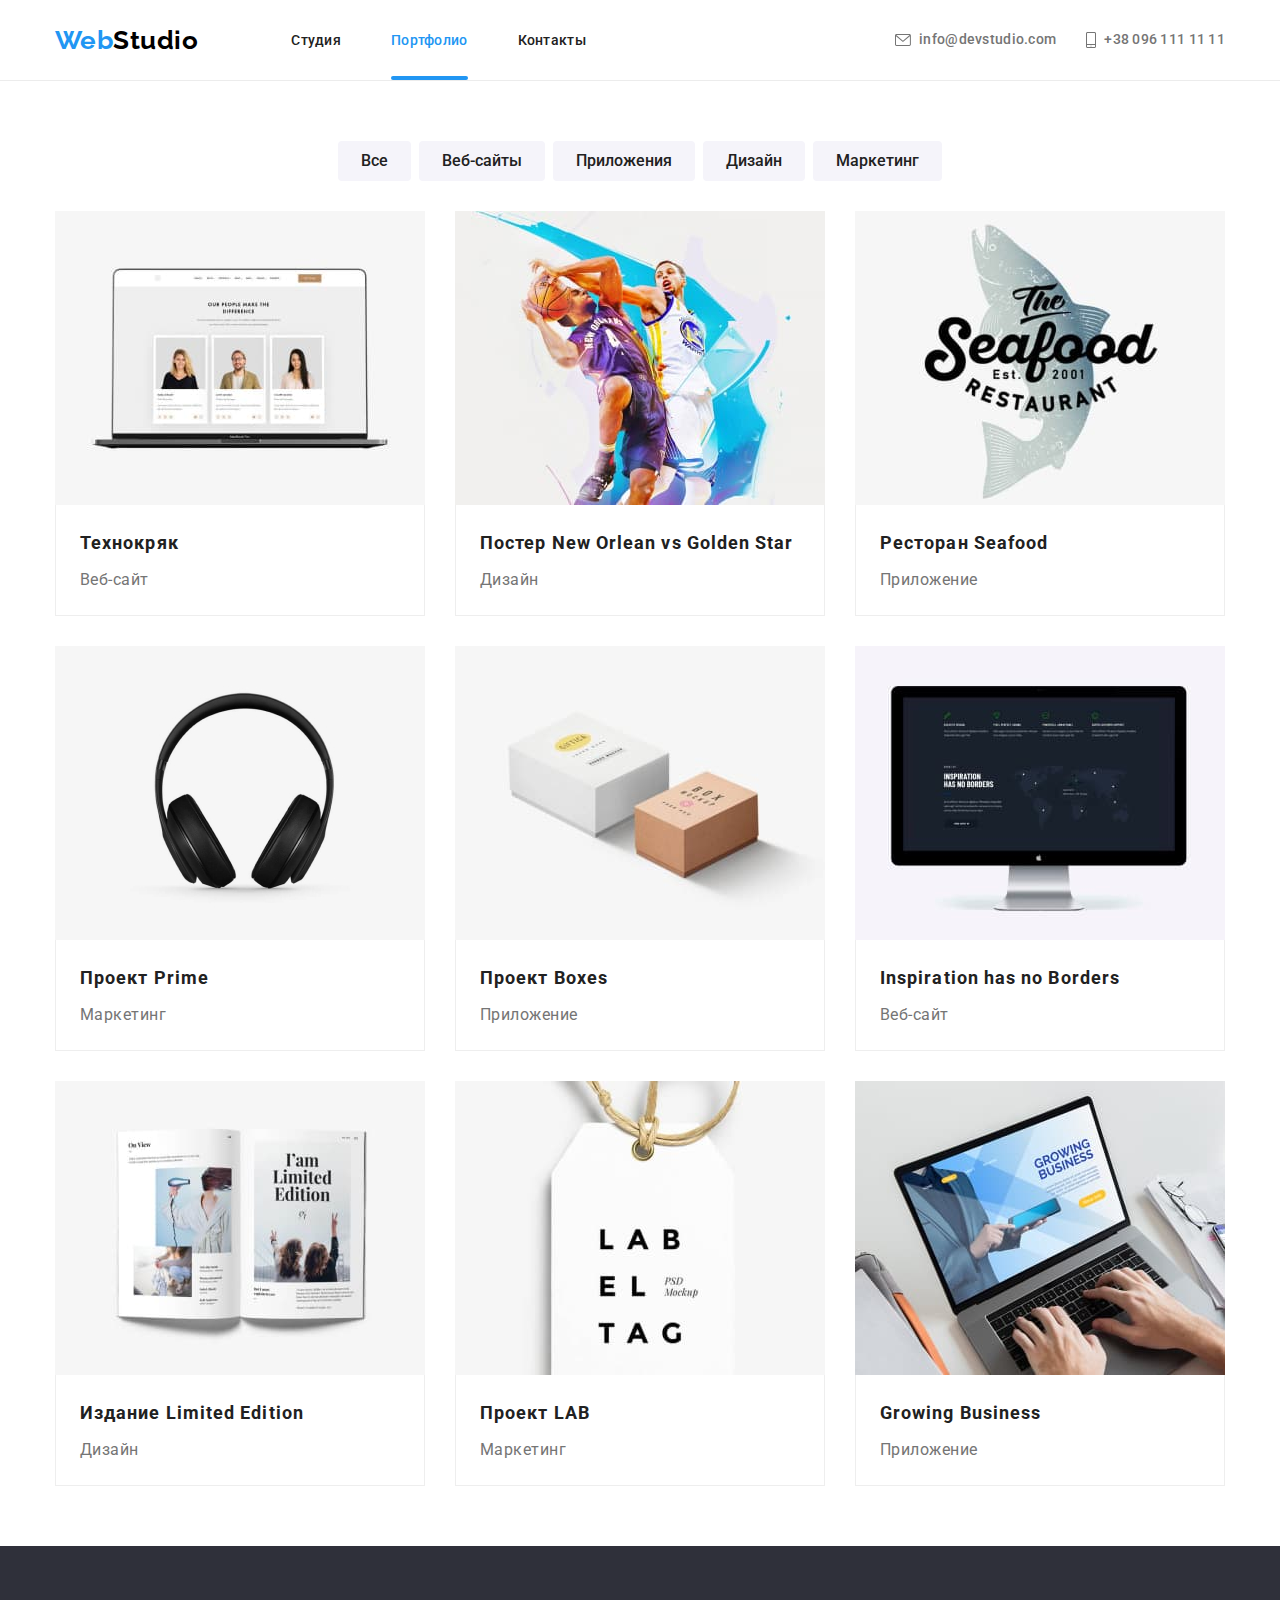
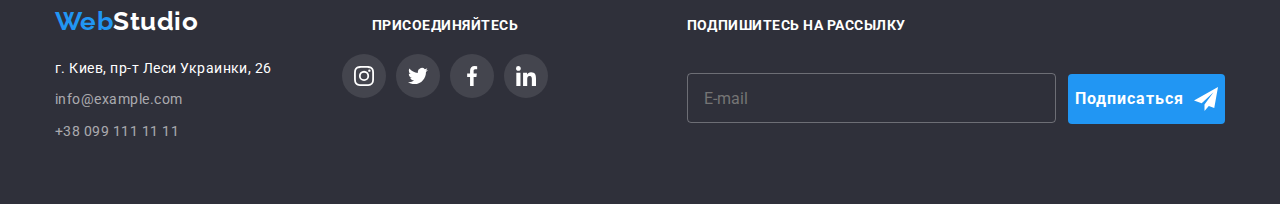
==== commit aac620c2: "исправляет меню и модалку" ====
--- a/portfolio.html
+++ b/portfolio.html
@@ -420,25 +420,24 @@
       </div>
     </footer>
     <!--MOBILE MENU-->
+
     <div class="mobile-menu js-menu-container" id="mobile-menu">
-      <nav class="mobile-nav">
-        <ul class="mobile-nav__list">
-          <li class="mobile-nav__item">
-            <a href="./index.html" class="mobile-nav__link"> Студия</a>
-          </li>
-          <li class="mobile-nav__item">
-            <a
-              href="./portfolio.html"
-              class="mobile-nav__link mobile-nav__link--active"
-            >
-              Портфолио</a
-            >
-          </li>
-          <li class="mobile-nav__item">
-            <a href="#" class="mobile-nav__link">Контакты</a>
-          </li>
-        </ul>
-      </nav>
+      <ul class="mobile-nav">
+        <li class="mobile-nav__item">
+          <a
+            href="./index.html"
+            class="mobile-nav__link mobile-nav__link--active"
+          >
+            Студия</a
+          >
+        </li>
+        <li class="mobile-nav__item">
+          <a href="./portfolio.html" class="mobile-nav__link"> Портфолио</a>
+        </li>
+        <li class="mobile-nav__item">
+          <a href="#" class="mobile-nav__link">Контакты</a>
+        </li>
+      </ul>
 
       <address>
         <ul class="mobile-contacts">
--- a/css/main.min.css
+++ b/css/main.min.css
@@ -1,2 +1,2 @@
-.network__list,.nav__list,.contacts__list,.features__list,.we-do__list,.team__list,.clients__list,.address__list,.buttons__list,.examples__list{list-style:none;padding:0;margin:0}body{color:var(--primary-text-color);background-color:var(--primary-bg-color);font-family:Roboto, sans-serif;letter-spacing:0.03em}a{text-decoration:none}.container{padding-left:15px;padding-right:15px;margin:0 auto;max-width:480px;min-width:320px}@media screen and (min-width: 768px){.container{max-width:768px}}@media screen and (min-width: 768px) and (min-width: 1200px){.container{max-width:1200px}}.sections-title{font-weight:700;font-size:28px;line-height:1.17;text-align:center;margin:0;padding:0}.visually-hidden{position:absolute;width:1px;height:1px;margin:-1px;border:0;padding:0;white-space:nowrap;-webkit-clip-path:inset(100%);clip-path:inset(100%);clip:rect(0 0 0 0);overflow:hidden}.no-gap{display:block;max-width:100%}.logo{display:inline-block;font-family:Raleway, sans-serif;font-weight:700;font-size:24px;line-height:1.17}@media screen and (min-width: 1200px){.logo{font-size:26px;line-height:1.19}}.logo--header{color:#000;padding-top:16px;padding-bottom:16px}.logo--footer{color:#fff}.logo__text{color:#2196f3}.network__list{display:-webkit-box;display:-ms-flexbox;display:flex;-webkit-box-pack:center;-ms-flex-pack:center;justify-content:center;-webkit-box-align:center;-ms-flex-align:center;align-items:center;text-align:center;margin-top:16px}.network__list--footer{margin-top:20px}.network__item:not(:first-child){margin-left:10px}.network__link{display:-webkit-box;display:-ms-flexbox;display:flex;-webkit-box-align:center;-ms-flex-align:center;align-items:center;-webkit-box-pack:center;-ms-flex-pack:center;justify-content:center;border-radius:50%;width:44px;height:44px}.network__link--grey{color:#afb1b8;-webkit-transition:color 250ms cubic-bezier(0.4, 0, 0.2, 1),background-color 250ms cubic-bezier(0.4, 0, 0.2, 1);transition:color 250ms cubic-bezier(0.4, 0, 0.2, 1),background-color 250ms cubic-bezier(0.4, 0, 0.2, 1)}.network__link--white{color:#fff;background-color:rgba(255,255,255,0.1)}.network__link:hover,.network__link:focus{background-color:#2196f3;color:#fff;outline:none}.network__icon{fill:currentColor}.network{text-align:center}@media screen and (max-width: 767px){.network{margin-top:60px}}@media screen and (min-width: 1200px){.network{margin-left:70px}}.network__text{margin:0;padding:0px;color:#fff;font-weight:700;font-size:14px;line-height:1.14;text-transform:uppercase}.page-header{border-bottom:1px solid #ececec}.container--nav{display:-webkit-box;display:-ms-flexbox;display:flex;-webkit-box-align:center;-ms-flex-align:center;align-items:center;-webkit-box-pack:justify;-ms-flex-pack:justify;justify-content:space-between}@media screen and (max-width: 767px){.nav__list{display:none}}@media screen and (min-width: 768px){.nav__list{display:-webkit-box;display:-ms-flexbox;display:flex;-webkit-box-align:center;-ms-flex-align:center;align-items:center;-webkit-box-pack:justify;-ms-flex-pack:justify;justify-content:space-between;margin-left:88px}}@media screen and (min-width: 768px) and (min-width: 1200px){.nav__list{margin-left:93px}}.nav{display:-webkit-box;display:-ms-flexbox;display:flex;-webkit-box-align:center;-ms-flex-align:center;align-items:center;-webkit-box-pack:justify;-ms-flex-pack:justify;justify-content:space-between}.nav__item:not(:first-child){margin-left:50px}.nav__link{color:#212121;font-weight:500;font-size:14px;line-height:1.14;letter-spacing:0.02em;padding-top:32px;padding-bottom:32px;-webkit-transition:color 250ms cubic-bezier(0.4, 0, 0.2, 1);transition:color 250ms cubic-bezier(0.4, 0, 0.2, 1)}.nav__link:hover,.nav__link:focus{color:#2196f3}.nav__link--active{color:#2196f3;position:relative}.nav__link--active::after{position:absolute;bottom:0;content:'';display:block;width:100%;height:4px;margin-top:28px;background-color:#2196f3;border-radius:2px}@media screen and (max-width: 767px){.contacts__list{display:none}}@media screen and (min-width: 768px){.contacts__list{display:-webkit-box;display:-ms-flexbox;display:flex;-webkit-box-orient:vertical;-webkit-box-direction:normal;-ms-flex-direction:column;flex-direction:column;-webkit-box-align:start;-ms-flex-align:start;align-items:flex-start;-webkit-box-pack:center;-ms-flex-pack:center;justify-content:center;padding-top:21px;padding-bottom:21px}}@media screen and (min-width: 1200px){.contacts__list{-webkit-box-orient:horizontal;-webkit-box-direction:normal;-ms-flex-direction:row;flex-direction:row;padding-top:32px;padding-bottom:32px}}@media screen and (max-width: 1199px){.contacts__item:last-child{margin-top:10px}}@media screen and (min-width: 1200px){.contacts__item:last-child{margin-left:30px}}.contacts__link{color:#757575;font-weight:500;font-size:12px;line-height:1.16;letter-spacing:0.02em;display:-webkit-box;display:-ms-flexbox;display:flex;-webkit-box-align:center;-ms-flex-align:center;align-items:center;-webkit-transition:color 250ms var(--bazier);transition:color 250ms var(--bazier)}.contacts__link:hover,.contacts__link:focus{color:#2196f3}.contacts__icon{margin-right:8px;text-align:center;fill:currentColor}.hero{max-width:1600px;margin:0 auto;padding-top:118px;padding-bottom:118px;text-align:center;background-color:#2f303a;background-image:-webkit-gradient(linear, left top, right top, from(rgba(47,48,58,0.4)), to(rgba(47,48,58,0.4))),url(../img/hero.jpg);background-image:linear-gradient(to right, rgba(47,48,58,0.4), rgba(47,48,58,0.4)),url(../img/hero.jpg);background-size:cover;background-repeat:no-repeat}.hero__title{color:#fff;font-weight:900;font-size:26px;line-height:1.61;letter-spacing:0.06em;text-transform:uppercase;margin:0}.hero__buttom{color:#fff;background-color:#2196f3;cursor:pointer;font-weight:700;font-size:16px;line-height:1.87;letter-spacing:0.06em;margin-top:30px;display:inline-block;padding:10px 32px;border-radius:4px;-webkit-box-shadow:0px 4px 4px rgba(0,0,0,0.15);box-shadow:0px 4px 4px rgba(0,0,0,0.15);border:1px solid transparent}.features{padding-top:60px;padding-bottom:60px}@media screen and (min-width: 768px){.features__list{display:-webkit-box;display:-ms-flexbox;display:flex;-ms-flex-wrap:wrap;flex-wrap:wrap;margin:-15px}}@media screen and (max-width: 767px){.features__item:not(:first-child){margin-top:30px}}@media screen and (min-width: 768px){.features__item{margin:15px;-ms-flex-preferred-size:calc((100% - 30px * 2) / 2);flex-basis:calc((100% - 30px * 2) / 2)}}@media screen and (min-width: 1200px){.features__item{margin:15px;-ms-flex-preferred-size:calc((100% - 30px * 4) / 4);flex-basis:calc((100% - 30px * 4) / 4)}}.features__thumb{background-color:#f5f4fa;display:-webkit-box;display:-ms-flexbox;display:flex;-webkit-box-align:center;-ms-flex-align:center;align-items:center;-webkit-box-pack:center;-ms-flex-pack:center;justify-content:center;padding-top:25px;padding-bottom:25px}.features__title{font-weight:700;font-size:14px;line-height:1.14;text-transform:uppercase;margin:0;padding:0;margin-top:30px;margin-bottom:10px}@media screen and (max-width: 767px){.features__title{text-align:center}}.features__text{color:#757575;font-weight:400;font-size:14px;line-height:1.71;margin:0;padding:0}.we-do{padding-bottom:94px}@media screen and (max-width: 1200px){.we-do{display:none}}.we-do__list{margin-top:50px;display:-webkit-box;display:-ms-flexbox;display:flex;-ms-flex-wrap:wrap;flex-wrap:wrap;margin-left:calc(-1 * 30px)}.we-do__item{margin-left:30px;-webkit-box-orient:vertical;-webkit-box-direction:normal;-ms-flex-direction:calc(100% / 3 - 30px);flex-direction:calc(100% / 3 - 30px)}.we-do__thumb{position:relative}.we-do__text{position:absolute;bottom:0;width:100%;height:70px;display:-webkit-box;display:-ms-flexbox;display:flex;-webkit-box-pack:center;-ms-flex-pack:center;justify-content:center;-webkit-box-align:center;-ms-flex-align:center;align-items:center;background-color:rgba(47,48,58,0.8);margin:0;padding:0;color:#fff;font-size:14px;line-height:1.14;text-transform:uppercase;text-align:center}.team{padding-top:60px;padding-bottom:60px;background-color:#f5f4fa}.sections-title--team{margin-bottom:30px}@media screen and (min-width: 768px){.team__list{display:-webkit-box;display:-ms-flexbox;display:flex;-ms-flex-wrap:wrap;flex-wrap:wrap;margin:-15px}}.team__item{background-color:#fff;-webkit-box-shadow:0px 1px 3px rgba(0,0,0,0.12),0px 1px 1px rgba(0,0,0,0.14),0px 2px 1px rgba(0,0,0,0.2);box-shadow:0px 1px 3px rgba(0,0,0,0.12),0px 1px 1px rgba(0,0,0,0.14),0px 2px 1px rgba(0,0,0,0.2);border-radius:0px 0px 4px 4px}@media screen and (max-width: 767px){.team__item:not(:first-child){margin-top:30px}}@media screen and (min-width: 768px){.team__item{margin:15px;-ms-flex-preferred-size:calc((100% - 30px * 2) / 2);flex-basis:calc((100% - 30px * 2) / 2)}}@media screen and (min-width: 1200px){.team__item{margin:15px;-ms-flex-preferred-size:calc((100% - 30px * 4) / 4);flex-basis:calc((100% - 30px * 4) / 4)}}.teamate-card{padding-top:30px;padding-bottom:24px}.teamate-card__title{font-weight:500;font-size:16px;line-height:1.18;text-align:center;margin:0;padding:0}.teamate-card__text{color:#757575;font-weight:400px;font-size:16px;line-height:1.18;text-align:center;margin:0;padding:0;margin-top:10px}.clients{padding-top:60px;padding-bottom:60px}.sections-title--clients{margin-bottom:30px}.clients__list{display:-webkit-box;display:-ms-flexbox;display:flex;-ms-flex-wrap:wrap;flex-wrap:wrap;-webkit-box-align:center;-ms-flex-align:center;align-items:center;margin:-15px}.clients__item{width:210px;height:90px;margin:15px;-ms-flex-preferred-size:calc((100% - 30px * 2) / 2);flex-basis:calc((100% - 30px * 2) / 2)}@media screen and (min-width: 768px){.clients__item{-ms-flex-preferred-size:calc((100% - 30px * 3) / 3);flex-basis:calc((100% - 30px * 3) / 3)}}@media screen and (min-width: 1200px){.clients__item{-ms-flex-preferred-size:calc((100% - 30px * 6) / 6);flex-basis:calc((100% - 30px * 6) / 6)}}.clients__link{display:-webkit-box;display:-ms-flexbox;display:flex;-webkit-box-align:center;-ms-flex-align:center;align-items:center;-webkit-box-pack:center;-ms-flex-pack:center;justify-content:center;width:100%;height:100%;border:1px solid #afb1b8;border-radius:4px;color:#afb1b8;-webkit-transition:color 250ms cubic-bezier(0.4, 0, 0.2, 1),border-color 250ms cubic-bezier(0.4, 0, 0.2, 1);transition:color 250ms cubic-bezier(0.4, 0, 0.2, 1),border-color 250ms cubic-bezier(0.4, 0, 0.2, 1)}.clients__link:focus,.clients__link:hover{border-color:#2196f3;color:#2196f3;outline:none}.clients__icon{fill:currentColor}.footer{background-color:#2f303a}@media screen and (max-width: 1199px){.footer{text-align:center}}.container--footer{padding-top:60px;padding-bottom:60px}@media screen and (min-width: 1200px){.container--footer{display:-webkit-box;display:-ms-flexbox;display:flex;-webkit-box-align:baseline;-ms-flex-align:baseline;align-items:baseline}}@media screen and (min-width: 768px) and (max-width: 1199px){.footer-wraper{display:-webkit-box;display:-ms-flexbox;display:flex;-webkit-box-align:baseline;-ms-flex-align:baseline;align-items:baseline;-ms-flex-pack:distribute;justify-content:space-around}}@media screen and (min-width: 1200px){.footer-wraper{width:100%;display:-webkit-box;display:-ms-flexbox;display:flex;-webkit-box-align:baseline;-ms-flex-align:baseline;align-items:baseline}}.address{margin-top:20px;font-style:inherit;font-weight:400;font-size:14px;line-height:1.71}.address__list,.address__item:last-child{margin-top:8px}.address__text{color:#fff}.address__link{color:rgba(255,255,255,0.6);-webkit-transition:color 250ms cubic-bezier(0.4, 0, 0.2, 1);transition:color 250ms cubic-bezier(0.4, 0, 0.2, 1)}.address__link:hover,.address__link:focus{color:#2196f3}.subscribe{width:100%}@media screen and (max-width: 1199px){.subscribe{margin-top:60px}}@media screen and (min-width: 1200px){.subscribe{margin-left:93px}}.subscribe__text{margin:0;padding:0;color:#fff;font-weight:700;font-size:14px;line-height:1.14;text-transform:uppercase}.subscribe__form{margin-top:20px}@media screen and (min-width: 768px) and (max-width: 1199px){.subscribe__form{display:-webkit-box;display:-ms-flexbox;display:flex;-webkit-box-orient:vertical;-webkit-box-direction:normal;-ms-flex-direction:column;flex-direction:column;-webkit-box-align:center;-ms-flex-align:center;align-items:center}}@media screen and (min-width: 1200px){.subscribe__form{display:-webkit-box;display:-ms-flexbox;display:flex;-webkit-box-align:baseline;-ms-flex-align:baseline;align-items:baseline;-webkit-box-pack:center;-ms-flex-pack:center;justify-content:center}}.subscribe__input{padding:15px 16px;max-width:450px;width:100%;height:50px;background-color:transparent;border:1px solid rgba(255,255,255,0.3);border-radius:4px;color:rgba(255,255,255,0.6);font-size:16px;line-height:1.25}.subscribe__btn{margin-top:20px;display:-webkit-inline-box;display:-ms-inline-flexbox;display:inline-flex;-webkit-box-pack:center;-ms-flex-pack:center;justify-content:center;-webkit-box-align:center;-ms-flex-align:center;align-items:center;margin-left:12px;padding-top:10px;padding-bottom:10px;width:200px;height:50px;color:#fff;background-color:#2196f3;font-weight:700;font-size:16px;line-height:1.87;letter-spacing:0.06em;border:1px solid transparent;border-radius:4px}.subscribe__icon{margin-left:10px;fill:currentColor}.backdrop{position:fixed;top:0;left:0;width:100%;height:100%;overflow-y:scroll;background:rgba(0,0,0,0.2);-webkit-transition:opacity 250ms cubic-bezier(0.4, 0, 0.2, 1),visibility 250ms cubic-bezier(0.4, 0, 0.2, 1);transition:opacity 250ms cubic-bezier(0.4, 0, 0.2, 1),visibility 250ms cubic-bezier(0.4, 0, 0.2, 1);padding:93px 15px}.backdrop.is-hidden{opacity:0;pointer-events:none;visibility:hidden}.modal{padding:40px;position:relative;background-color:#fff;-webkit-transition:-webkit-transform 250ms cubic-bezier(0.4, 0, 0.2, 1);transition:-webkit-transform 250ms cubic-bezier(0.4, 0, 0.2, 1);transition:transform 250ms cubic-bezier(0.4, 0, 0.2, 1);transition:transform 250ms cubic-bezier(0.4, 0, 0.2, 1), -webkit-transform 250ms cubic-bezier(0.4, 0, 0.2, 1)}.backdrop.is-hidden .modal{top:50%;left:50%;-webkit-transform:translate(-50%, -50%) scale(1.1);transform:translate(-50%, -50%) scale(1.1)}.modal__text{margin:0;padding:0;font-weight:700;font-size:20px;line-height:1.5;text-align:center}.close-button{position:absolute;top:8px;right:8px;display:-webkit-box;display:-ms-flexbox;display:flex;-webkit-box-align:center;-ms-flex-align:center;align-items:center;-webkit-box-pack:center;-ms-flex-pack:center;justify-content:center;width:30px;height:30px;margin-left:auto;background:#fff;border:1px solid rgba(0,0,0,0.1);border-radius:50%;-webkit-transition:color 250ms cubic-bezier(0.4, 0, 0.2, 1);transition:color 250ms cubic-bezier(0.4, 0, 0.2, 1);color:#000000}.close-button:hover,.close-button:focus{color:#2196f3;outline:none}.close-button__icon{fill:currentColor}.callback-form{margin-top:12px}.callback-form__label{display:block;font-weight:normal;font-size:12px;line-height:1.16;letter-spacing:0.01em;color:#757575}.callback-form__label:not(:first-child){margin-top:10px}.callback-form__wraper{position:relative}.callback-form__input{margin-top:4px;padding:11px 42px;width:100%;border:1px solid rgba(33,33,33,0.2);border-radius:4px;-webkit-transition:border-color 250ms cubic-bezier(0.4, 0, 0.2, 1);transition:border-color 250ms cubic-bezier(0.4, 0, 0.2, 1)}.callback-form__input:focus-within{border-color:#2196f3;outline:none}.callback-form__icon{position:absolute;top:50%;left:12px;-webkit-transform:translateY(-50%);transform:translateY(-50%);fill:#212121;-webkit-transition:fill 250ms cubic-bezier(0.4, 0, 0.2, 1);transition:fill 250ms cubic-bezier(0.4, 0, 0.2, 1)}.callback-form__input:focus-within+.callback-form__icon{fill:#2196f3}.callback-form__input--feedback{padding:12px 16px;resize:none}.callback-form__input--feedback::-webkit-input-placeholder{color:rgba(117,117,117,0.5);font-size:14px;line-height:1.14;letter-spacing:0.01em}.callback-form__input--feedback:-ms-input-placeholder{color:rgba(117,117,117,0.5);font-size:14px;line-height:1.14;letter-spacing:0.01em}.callback-form__input--feedback::-ms-input-placeholder{color:rgba(117,117,117,0.5);font-size:14px;line-height:1.14;letter-spacing:0.01em}.callback-form__input--feedback::placeholder{color:rgba(117,117,117,0.5);font-size:14px;line-height:1.14;letter-spacing:0.01em}.submit-button{display:block;margin-top:30px;margin-left:auto;margin-right:auto;padding:10px 55px;color:#fff;background-color:#2196f3;border:1px solid transparent;border-radius:4px;-webkit-box-shadow:0px 4px 4px rgba(0,0,0,0.15);box-shadow:0px 4px 4px rgba(0,0,0,0.15);-webkit-transition:background-color 250ms cubic-bezier(0.4, 0, 0.2, 1);transition:background-color 250ms cubic-bezier(0.4, 0, 0.2, 1)}.submit-button:hover,.submit-button:focus{background-color:#188ce8}.checkbox{margin-top:20px}.checkbox__link{color:#2196f3;text-decoration:underline}.checkbox__label{position:relative;display:-webkit-inline-box;display:-ms-inline-flexbox;display:inline-flex;-webkit-box-align:center;-ms-flex-align:center;align-items:center;-webkit-box-pack:center;-ms-flex-pack:center;justify-content:center}.checkbox__input{opacity:0}.checkbox__icon{position:absolute;top:50%;left:0px;-webkit-transform:translateY(-50%);transform:translateY(-50%);-webkit-transition:opacity 250ms cubic-bezier(0.4, 0, 0.2, 1);transition:opacity 250ms cubic-bezier(0.4, 0, 0.2, 1)}.checkbox__icon--check{opacity:0}.checkbox__input:checked ~ .checkbox__icon--check{opacity:1}.checkbox__input:checked ~ .checkbox__icon--uncheck{opacity:0}.checkbox__text{margin-left:7px;color:#757575;font-size:12px;line-height:1.16}.examples{padding-top:60px;padding-bottom:60px}.buttons__list{display:-webkit-box;display:-ms-flexbox;display:flex}@media screen and (max-width: 767px){.buttons__list{-ms-flex-wrap:wrap;flex-wrap:wrap;margin-left:-8px;margin-top:-15px}}@media screen and (min-width: 768px){.buttons__list{-webkit-box-align:center;-ms-flex-align:center;align-items:center;-webkit-box-pack:center;-ms-flex-pack:center;justify-content:center}}@media screen and (max-width: 767px){.buttons__item{margin-left:8px;margin-top:15px}}@media screen and (min-width: 768px){.buttons__item{margin-bottom:30px}.buttons__item:not(:first-child){margin-left:8px;-webkit-box-pack:center;-ms-flex-pack:center;justify-content:center;-webkit-box-align:center;-ms-flex-align:center;align-items:center}}.button{background-color:#f5f4fa;color:#212121;font-family:inherit;font-weight:500;font-size:16px;line-height:1.62;text-align:center;border:1px solid transparent;padding:6px 22px;border-radius:4px;-webkit-transition:color 250ms cubic-bezier(0.4, 0, 0.2, 1),background-color 250ms cubic-bezier(0.4, 0, 0.2, 1),-webkit-box-shadow 250ms cubic-bezier(0.4, 0, 0.2, 1);transition:color 250ms cubic-bezier(0.4, 0, 0.2, 1),background-color 250ms cubic-bezier(0.4, 0, 0.2, 1),-webkit-box-shadow 250ms cubic-bezier(0.4, 0, 0.2, 1);transition:color 250ms cubic-bezier(0.4, 0, 0.2, 1),background-color 250ms cubic-bezier(0.4, 0, 0.2, 1),box-shadow 250ms cubic-bezier(0.4, 0, 0.2, 1);transition:color 250ms cubic-bezier(0.4, 0, 0.2, 1),background-color 250ms cubic-bezier(0.4, 0, 0.2, 1),box-shadow 250ms cubic-bezier(0.4, 0, 0.2, 1),-webkit-box-shadow 250ms cubic-bezier(0.4, 0, 0.2, 1)}.button:hover,.button:focus,.button:active{color:#fff;background-color:#2196f3;-webkit-box-shadow:0px 3px 1px rgba(0,0,0,0.1),0px 1px 2px rgba(0,0,0,0.08),0px 2px 2px rgba(0,0,0,0.12);box-shadow:0px 3px 1px rgba(0,0,0,0.1),0px 1px 2px rgba(0,0,0,0.08),0px 2px 2px rgba(0,0,0,0.12);outline:none}@media screen and (max-width: 767px){.examples__list{margin-top:40px}}@media screen and (min-width: 768px){.examples__list{display:-webkit-box;display:-ms-flexbox;display:flex;-ms-flex-wrap:wrap;flex-wrap:wrap;margin:-15px}}@media screen and (min-width: 768px){.examples__element{margin:15px;-ms-flex-preferred-size:calc((100% - 30px * 2) / 2);flex-basis:calc((100% - 30px * 2) / 2)}}@media screen and (min-width: 1200px){.examples__element{margin:15px;-ms-flex-preferred-size:calc((100% - 30px * 3) / 3);flex-basis:calc((100% - 30px * 3) / 3)}}.example__link{display:block;-webkit-transition:-webkit-box-shadow 250ms cubic-bezier(0.4, 0, 0.2, 1);transition:-webkit-box-shadow 250ms cubic-bezier(0.4, 0, 0.2, 1);transition:box-shadow 250ms cubic-bezier(0.4, 0, 0.2, 1);transition:box-shadow 250ms cubic-bezier(0.4, 0, 0.2, 1), -webkit-box-shadow 250ms cubic-bezier(0.4, 0, 0.2, 1)}.example__link:hover,.example__link:focus{-webkit-box-shadow:0px 1px 1px rgba(0,0,0,0.12),0px 4px 4px rgba(0,0,0,0.06),1px 4px 6px rgba(0,0,0,0.16);box-shadow:0px 1px 1px rgba(0,0,0,0.12),0px 4px 4px rgba(0,0,0,0.06),1px 4px 6px rgba(0,0,0,0.16);outline:none}@media screen and (min-width: 768px){.example__link{display:-webkit-box;display:-ms-flexbox;display:flex;height:100%;-webkit-box-orient:vertical;-webkit-box-direction:normal;-ms-flex-direction:column;flex-direction:column}}.thumb{position:relative;overflow:hidden}.overlay{position:absolute;bottom:0;left:0;-webkit-transform:translateY(101%);transform:translateY(101%);width:100%;height:100%;background-color:rgba(33,150,243,0.9);-webkit-transition:-webkit-transform 250ms cubic-bezier(0.4, 0, 0.2, 1);transition:-webkit-transform 250ms cubic-bezier(0.4, 0, 0.2, 1);transition:transform 250ms cubic-bezier(0.4, 0, 0.2, 1);transition:transform 250ms cubic-bezier(0.4, 0, 0.2, 1), -webkit-transform 250ms cubic-bezier(0.4, 0, 0.2, 1)}.example__link:hover .overlay,.example__link:focus .overlay{-webkit-transform:translateY(0);transform:translateY(0)}.overlay__text{margin:0;padding:63px 24px;color:#fff;font-size:18px;line-height:1.56}.example__text{padding:20px 24px;border:1px solid #eeeeee;border-top:none}@media screen and (min-width: 768px){.example__text{-webkit-box-flex:1;-ms-flex-positive:1;flex-grow:1}}.example__title{color:#212121;font-weight:700;font-size:18px;line-height:2;letter-spacing:0.06em;margin:0;padding:0}.example__type{color:#757575;font-weight:400;font-size:16px;line-height:1.87;letter-spacing:0.03em;margin:0;padding:0;margin-top:4px}.mobile-menu,.menu__button{display:none}@media screen and (max-width: 767px){.mobile-menu{position:fixed;top:0;left:0;width:100vw;height:100vh;background-color:#fff;padding:48px 40px;display:-webkit-box;display:-ms-flexbox;display:flex;-webkit-box-orient:vertical;-webkit-box-direction:normal;-ms-flex-direction:column;flex-direction:column;-webkit-box-pack:justify;-ms-flex-pack:justify;justify-content:space-between;-webkit-transform:translate(100%);transform:translate(100%);-webkit-transition:-webkit-transform 250ms cubic-bezier(0.4, 0, 0.2, 1);transition:-webkit-transform 250ms cubic-bezier(0.4, 0, 0.2, 1);transition:transform 250ms cubic-bezier(0.4, 0, 0.2, 1);transition:transform 250ms cubic-bezier(0.4, 0, 0.2, 1), -webkit-transform 250ms cubic-bezier(0.4, 0, 0.2, 1)}.mobile-menu.is-open{-webkit-transform:translate(0%);transform:translate(0%)}.mobile-nav__list{list-style:none;padding:0;margin:0}.mobile-nav__item:not(:first-child){margin-top:32px}.mobile-nav__link{font-weight:500;font-size:40px;line-height:1.17;letter-spacing:0.02em;color:#212121}.mobile-nav__link--active{color:#2196f3}.mobile-contacts{display:block;list-style:none;padding:0;margin:0;margin-bottom:64px}.mobile-contacts__item:not(:first-child){margin-top:32px}.mobile-contacts__link{font-weight:500;letter-spacing:0.02em}.mobile-contacts__link--cell{color:#2196f3;font-size:34px;line-height:1.17}.mobile-contacts__link--mail{color:#757575;font-size:24px;line-height:1.16}.mobile-networks{list-style:none;padding:0;margin:0;margin-top:62px;display:-webkit-box;display:-ms-flexbox;display:flex;-ms-flex-wrap:wrap;flex-wrap:wrap;-webkit-box-align:baseline;-ms-flex-align:baseline;align-items:baseline}.mobile-networks__item:not(:first-child){margin-left:10px}.mobile-networks__item:not(:first-child)::before{content:'';width:0px;height:22px;border:1px solid rgba(33,33,33,0.2);margin-right:10px}.mobile-networks__link{font-weight:500;font-size:18px;line-height:1.22;letter-spacing:0.02em;color:#2196f3}.menu__button{display:-webkit-inline-box;display:-ms-inline-flexbox;display:inline-flex;padding:0;margin:0;border:none;background-color:transparent}.menu__button--close{position:absolute;top:10px;right:15px;-webkit-transition:color 250ms cubic-bezier(0.4, 0, 0.2, 1);transition:color 250ms cubic-bezier(0.4, 0, 0.2, 1)}.menu__button--close:hover,.menu__button--close:focus{color:#2196f3}.icon-close--mobile{fill:currentColor}}
+.network__list,.nav__list,.contacts__list,.features__list,.we-do__list,.team__list,.clients__list,.address__list,.buttons__list,.examples__list{list-style:none;padding:0;margin:0}body{color:var(--primary-text-color);background-color:var(--primary-bg-color);font-family:Roboto, sans-serif;letter-spacing:0.03em}a{text-decoration:none}address{font-style:inherit}.container{padding-left:15px;padding-right:15px;margin:0 auto;max-width:480px;min-width:320px}@media screen and (min-width: 768px){.container{max-width:768px}}@media screen and (min-width: 768px) and (min-width: 1200px){.container{max-width:1200px}}.sections-title{font-weight:700;font-size:28px;line-height:1.17;text-align:center;margin:0;padding:0}.visually-hidden{position:absolute;width:1px;height:1px;margin:-1px;border:0;padding:0;white-space:nowrap;-webkit-clip-path:inset(100%);clip-path:inset(100%);clip:rect(0 0 0 0);overflow:hidden}.no-gap{display:block;max-width:100%;width:100%;height:auto}.logo{display:inline-block;font-family:Raleway, sans-serif;font-weight:700;font-size:24px;line-height:1.17}@media screen and (min-width: 1200px){.logo{font-size:26px;line-height:1.19}}.logo--header{color:#000;padding-top:16px;padding-bottom:16px}.logo--footer{color:#fff}.logo__text{color:#2196f3}.network__list{display:-webkit-box;display:-ms-flexbox;display:flex;-webkit-box-pack:center;-ms-flex-pack:center;justify-content:center;-webkit-box-align:center;-ms-flex-align:center;align-items:center;text-align:center;margin-top:16px}.network__list--footer{margin-top:20px}.network__item:not(:first-child){margin-left:10px}.network__link{display:-webkit-box;display:-ms-flexbox;display:flex;-webkit-box-align:center;-ms-flex-align:center;align-items:center;-webkit-box-pack:center;-ms-flex-pack:center;justify-content:center;border-radius:50%;width:44px;height:44px}.network__link--grey{color:#afb1b8;-webkit-transition:color 250ms cubic-bezier(0.4, 0, 0.2, 1),background-color 250ms cubic-bezier(0.4, 0, 0.2, 1);transition:color 250ms cubic-bezier(0.4, 0, 0.2, 1),background-color 250ms cubic-bezier(0.4, 0, 0.2, 1)}.network__link--white{color:#fff;background-color:rgba(255,255,255,0.1)}.network__link:hover,.network__link:focus{background-color:#2196f3;color:#fff;outline:none}.network__icon{fill:currentColor}.network{text-align:center}@media screen and (max-width: 767px){.network{margin-top:60px}}@media screen and (min-width: 1200px){.network{margin-left:70px}}.network__text{margin:0;padding:0px;color:#fff;font-weight:700;font-size:14px;line-height:1.14;text-transform:uppercase}.page-header{border-bottom:1px solid #ececec}.container--nav{display:-webkit-box;display:-ms-flexbox;display:flex;-webkit-box-align:center;-ms-flex-align:center;align-items:center;-webkit-box-pack:justify;-ms-flex-pack:justify;justify-content:space-between}@media screen and (max-width: 767px){.nav__list{display:none}}@media screen and (min-width: 768px){.nav__list{display:-webkit-box;display:-ms-flexbox;display:flex;-webkit-box-align:center;-ms-flex-align:center;align-items:center;-webkit-box-pack:justify;-ms-flex-pack:justify;justify-content:space-between;margin-left:88px}}@media screen and (min-width: 768px) and (min-width: 1200px){.nav__list{margin-left:93px}}.nav{display:-webkit-box;display:-ms-flexbox;display:flex;-webkit-box-align:center;-ms-flex-align:center;align-items:center;-webkit-box-pack:justify;-ms-flex-pack:justify;justify-content:space-between}.nav__item:not(:first-child){margin-left:50px}.nav__link{color:#212121;font-weight:500;font-size:14px;line-height:1.14;letter-spacing:0.02em;padding-top:32px;padding-bottom:32px;-webkit-transition:color 250ms cubic-bezier(0.4, 0, 0.2, 1);transition:color 250ms cubic-bezier(0.4, 0, 0.2, 1)}.nav__link:hover,.nav__link:focus{color:#2196f3}.nav__link--active{color:#2196f3;position:relative}.nav__link--active::after{position:absolute;bottom:0;content:'';display:block;width:100%;height:4px;margin-top:28px;background-color:#2196f3;border-radius:2px}@media screen and (max-width: 767px){.contacts__list{display:none}}@media screen and (min-width: 768px){.contacts__list{display:-webkit-box;display:-ms-flexbox;display:flex;-webkit-box-orient:vertical;-webkit-box-direction:normal;-ms-flex-direction:column;flex-direction:column;-webkit-box-align:start;-ms-flex-align:start;align-items:flex-start;-webkit-box-pack:center;-ms-flex-pack:center;justify-content:center;padding-top:21px;padding-bottom:21px}}@media screen and (min-width: 1200px){.contacts__list{-webkit-box-orient:horizontal;-webkit-box-direction:normal;-ms-flex-direction:row;flex-direction:row;padding-top:32px;padding-bottom:32px}}@media screen and (max-width: 1199px){.contacts__item:last-child{margin-top:10px}}@media screen and (min-width: 1200px){.contacts__item:last-child{margin-left:30px}}.contacts__link{color:#757575;font-weight:500;font-size:12px;line-height:1.16;letter-spacing:0.02em;display:-webkit-box;display:-ms-flexbox;display:flex;-webkit-box-align:center;-ms-flex-align:center;align-items:center;-webkit-transition:color 250ms var(--bazier);transition:color 250ms var(--bazier)}.contacts__link:hover,.contacts__link:focus{color:#2196f3}@media screen and (min-width: 1200px){.contacts__link{font-size:14px;line-height:1.14}}.contacts__icon{margin-right:8px;text-align:center;fill:currentColor}.hero{max-width:1600px;margin:0 auto;padding-top:118px;padding-bottom:118px;text-align:center;background-color:#2f303a;background-image:-webkit-gradient(linear, left top, right top, from(rgba(47,48,58,0.4)), to(rgba(47,48,58,0.4))),url(../img/hero/mobile.jpg);background-image:linear-gradient(to right, rgba(47,48,58,0.4), rgba(47,48,58,0.4)),url(../img/hero/mobile.jpg);background-size:cover;background-repeat:no-repeat}@media (min-device-pixel-ratio: 2), (-webkit-min-device-pixel-ratio: 2), (min-resolution: 192dpi), (min-resolution: 2dppx){.hero{background-image:-webkit-gradient(linear, left top, right top, from(rgba(47,48,58,0.4)), to(rgba(47,48,58,0.4))),url(../img/hero/mobile2x.jpg);background-image:linear-gradient(to right, rgba(47,48,58,0.4), rgba(47,48,58,0.4)),url(../img/hero/mobile2x.jpg)}}@media (min-width: 768px){.hero{background-image:-webkit-gradient(linear, left top, right top, from(rgba(47,48,58,0.4)), to(rgba(47,48,58,0.4))),url(../img/hero/tablet.jpg);background-image:linear-gradient(to right, rgba(47,48,58,0.4), rgba(47,48,58,0.4)),url(../img/hero/tablet.jpg);background-size:cover;background-repeat:no-repeat}}@media (min-width: 768px) and (min-device-pixel-ratio: 2), (min-width: 768px) and (-webkit-min-device-pixel-ratio: 2), (min-width: 768px) and (min-resolution: 192dpi), (min-width: 768px) and (min-resolution: 2dppx){.hero{background-image:-webkit-gradient(linear, left top, right top, from(rgba(47,48,58,0.4)), to(rgba(47,48,58,0.4))),url(../img/hero/tablet2x.jpg);background-image:linear-gradient(to right, rgba(47,48,58,0.4), rgba(47,48,58,0.4)),url(../img/hero/tablet2x.jpg)}}@media (min-width: 1200px){.hero{background-image:-webkit-gradient(linear, left top, right top, from(rgba(47,48,58,0.4)), to(rgba(47,48,58,0.4))),url(../img/hero/desktop.jpg);background-image:linear-gradient(to right, rgba(47,48,58,0.4), rgba(47,48,58,0.4)),url(../img/hero/desktop.jpg);background-size:cover;background-repeat:no-repeat}}@media (min-width: 1200px) and (min-device-pixel-ratio: 2), (min-width: 1200px) and (-webkit-min-device-pixel-ratio: 2), (min-width: 1200px) and (min-resolution: 192dpi), (min-width: 1200px) and (min-resolution: 2dppx){.hero{background-image:-webkit-gradient(linear, left top, right top, from(rgba(47,48,58,0.4)), to(rgba(47,48,58,0.4))),url(../img/hero/desktop2x.jpg);background-image:linear-gradient(to right, rgba(47,48,58,0.4), rgba(47,48,58,0.4)),url(../img/hero/desktop2x.jpg)}}.hero__title{color:#fff;font-weight:900;font-size:26px;line-height:1.61;letter-spacing:0.06em;text-transform:uppercase;margin:0}.hero__buttom{color:#fff;background-color:#2196f3;cursor:pointer;font-weight:700;font-size:16px;line-height:1.87;letter-spacing:0.06em;margin-top:30px;display:inline-block;padding:10px 32px;border-radius:4px;-webkit-box-shadow:0px 4px 4px rgba(0,0,0,0.15);box-shadow:0px 4px 4px rgba(0,0,0,0.15);border:1px solid transparent}.features{padding-top:60px;padding-bottom:60px}@media screen and (min-width: 768px){.features__list{display:-webkit-box;display:-ms-flexbox;display:flex;-ms-flex-wrap:wrap;flex-wrap:wrap;margin:-15px}}@media screen and (max-width: 767px){.features__item:not(:first-child){margin-top:30px}}@media screen and (min-width: 768px){.features__item{margin:15px;-ms-flex-preferred-size:calc((100% - 30px * 2) / 2);flex-basis:calc((100% - 30px * 2) / 2)}}@media screen and (min-width: 1200px){.features__item{margin:15px;-ms-flex-preferred-size:calc((100% - 30px * 4) / 4);flex-basis:calc((100% - 30px * 4) / 4)}}.features__thumb{background-color:#f5f4fa;display:-webkit-box;display:-ms-flexbox;display:flex;-webkit-box-align:center;-ms-flex-align:center;align-items:center;-webkit-box-pack:center;-ms-flex-pack:center;justify-content:center;padding-top:25px;padding-bottom:25px}.features__title{font-weight:700;font-size:14px;line-height:1.14;text-transform:uppercase;margin:0;padding:0;margin-top:30px;margin-bottom:10px}@media screen and (max-width: 767px){.features__title{text-align:center}}.features__text{color:#757575;font-weight:400;font-size:14px;line-height:1.71;margin:0;padding:0}.we-do{padding-bottom:94px}@media screen and (max-width: 1200px){.we-do{display:none}}.we-do__list{margin-top:50px;display:-webkit-box;display:-ms-flexbox;display:flex;-ms-flex-wrap:wrap;flex-wrap:wrap;margin-left:calc(-1 * 30px)}.we-do__item{margin-left:30px;-webkit-box-orient:vertical;-webkit-box-direction:normal;-ms-flex-direction:calc(100% / 3 - 30px);flex-direction:calc(100% / 3 - 30px)}.we-do__thumb{position:relative}.we-do__text{position:absolute;bottom:0;width:100%;height:70px;display:-webkit-box;display:-ms-flexbox;display:flex;-webkit-box-pack:center;-ms-flex-pack:center;justify-content:center;-webkit-box-align:center;-ms-flex-align:center;align-items:center;background-color:rgba(47,48,58,0.8);margin:0;padding:0;color:#fff;font-size:14px;line-height:1.14;text-transform:uppercase;text-align:center}.team{padding-top:60px;padding-bottom:60px;background-color:#f5f4fa}.sections-title--team{margin-bottom:30px}@media screen and (min-width: 768px){.team__list{display:-webkit-box;display:-ms-flexbox;display:flex;-ms-flex-wrap:wrap;flex-wrap:wrap;margin:-15px}}.team__item{background-color:#fff;-webkit-box-shadow:0px 1px 3px rgba(0,0,0,0.12),0px 1px 1px rgba(0,0,0,0.14),0px 2px 1px rgba(0,0,0,0.2);box-shadow:0px 1px 3px rgba(0,0,0,0.12),0px 1px 1px rgba(0,0,0,0.14),0px 2px 1px rgba(0,0,0,0.2);border-radius:0px 0px 4px 4px}@media screen and (max-width: 767px){.team__item:not(:first-child){margin-top:30px}}@media screen and (min-width: 768px){.team__item{margin:15px;-ms-flex-preferred-size:calc((100% - 30px * 2) / 2);flex-basis:calc((100% - 30px * 2) / 2)}}@media screen and (min-width: 1200px){.team__item{margin:15px;-ms-flex-preferred-size:calc((100% - 30px * 4) / 4);flex-basis:calc((100% - 30px * 4) / 4)}}.teamate-card{padding-top:30px;padding-bottom:24px}.teamate-card__title{font-weight:500;font-size:16px;line-height:1.18;text-align:center;margin:0;padding:0}.teamate-card__text{color:#757575;font-weight:400px;font-size:16px;line-height:1.18;text-align:center;margin:0;padding:0;margin-top:10px}.clients{padding-top:60px;padding-bottom:60px}.sections-title--clients{margin-bottom:30px}.clients__list{display:-webkit-box;display:-ms-flexbox;display:flex;-ms-flex-wrap:wrap;flex-wrap:wrap;-webkit-box-align:center;-ms-flex-align:center;align-items:center;margin:-15px}.clients__item{width:210px;height:90px;margin:15px;-ms-flex-preferred-size:calc((100% - 30px * 2) / 2);flex-basis:calc((100% - 30px * 2) / 2)}@media screen and (min-width: 768px){.clients__item{-ms-flex-preferred-size:calc((100% - 30px * 3) / 3);flex-basis:calc((100% - 30px * 3) / 3)}}@media screen and (min-width: 1200px){.clients__item{-ms-flex-preferred-size:calc((100% - 30px * 6) / 6);flex-basis:calc((100% - 30px * 6) / 6)}}.clients__link{display:-webkit-box;display:-ms-flexbox;display:flex;-webkit-box-align:center;-ms-flex-align:center;align-items:center;-webkit-box-pack:center;-ms-flex-pack:center;justify-content:center;width:100%;height:100%;border:1px solid #afb1b8;border-radius:4px;color:#afb1b8;-webkit-transition:color 250ms cubic-bezier(0.4, 0, 0.2, 1),border-color 250ms cubic-bezier(0.4, 0, 0.2, 1);transition:color 250ms cubic-bezier(0.4, 0, 0.2, 1),border-color 250ms cubic-bezier(0.4, 0, 0.2, 1)}.clients__link:focus,.clients__link:hover{border-color:#2196f3;color:#2196f3;outline:none}.clients__icon{fill:currentColor}.footer{background-color:#2f303a}@media screen and (max-width: 1199px){.footer{text-align:center}}.container--footer{padding-top:60px;padding-bottom:60px}@media screen and (min-width: 1200px){.container--footer{display:-webkit-box;display:-ms-flexbox;display:flex;-webkit-box-align:baseline;-ms-flex-align:baseline;align-items:baseline}}@media screen and (min-width: 768px) and (max-width: 1199px){.footer-wraper{display:-webkit-box;display:-ms-flexbox;display:flex;-webkit-box-align:baseline;-ms-flex-align:baseline;align-items:baseline;-ms-flex-pack:distribute;justify-content:space-around}}@media screen and (min-width: 1200px){.footer-wraper{width:100%;display:-webkit-box;display:-ms-flexbox;display:flex;-webkit-box-align:baseline;-ms-flex-align:baseline;align-items:baseline}}.address{margin-top:20px;font-style:inherit;font-weight:400;font-size:14px;line-height:1.71}.address__list,.address__item:last-child{margin-top:8px}.address__text{color:#fff}.address__link{color:rgba(255,255,255,0.6);-webkit-transition:color 250ms cubic-bezier(0.4, 0, 0.2, 1);transition:color 250ms cubic-bezier(0.4, 0, 0.2, 1)}.address__link:hover,.address__link:focus{color:#2196f3}.subscribe{width:100%}@media screen and (max-width: 1199px){.subscribe{margin-top:60px}}@media screen and (min-width: 1200px){.subscribe{margin-left:93px}}.subscribe__text{margin:0;padding:0;color:#fff;font-weight:700;font-size:14px;line-height:1.14;text-transform:uppercase}.subscribe__form{margin-top:20px}@media screen and (min-width: 768px) and (max-width: 1199px){.subscribe__form{display:-webkit-box;display:-ms-flexbox;display:flex;-webkit-box-orient:vertical;-webkit-box-direction:normal;-ms-flex-direction:column;flex-direction:column;-webkit-box-align:center;-ms-flex-align:center;align-items:center}}@media screen and (min-width: 1200px){.subscribe__form{display:-webkit-box;display:-ms-flexbox;display:flex;-webkit-box-align:baseline;-ms-flex-align:baseline;align-items:baseline;-webkit-box-pack:center;-ms-flex-pack:center;justify-content:center}}.subscribe__input{padding:15px 16px;max-width:450px;width:100%;height:50px;background-color:transparent;border:1px solid rgba(255,255,255,0.3);border-radius:4px;color:rgba(255,255,255,0.6);font-size:16px;line-height:1.25}.subscribe__btn{margin-top:20px;display:-webkit-inline-box;display:-ms-inline-flexbox;display:inline-flex;-webkit-box-pack:center;-ms-flex-pack:center;justify-content:center;-webkit-box-align:center;-ms-flex-align:center;align-items:center;margin-left:12px;padding-top:10px;padding-bottom:10px;width:200px;height:50px;color:#fff;background-color:#2196f3;font-weight:700;font-size:16px;line-height:1.87;letter-spacing:0.06em;border:1px solid transparent;border-radius:4px}.subscribe__icon{margin-left:10px;fill:currentColor}.backdrop{position:fixed;top:0;left:0;width:100%;height:100%;overflow-y:scroll;background:rgba(0,0,0,0.2);-webkit-transition:opacity 250ms cubic-bezier(0.4, 0, 0.2, 1),visibility 250ms cubic-bezier(0.4, 0, 0.2, 1);transition:opacity 250ms cubic-bezier(0.4, 0, 0.2, 1),visibility 250ms cubic-bezier(0.4, 0, 0.2, 1);padding:93px 15px}.backdrop.is-hidden{opacity:0;pointer-events:none;visibility:hidden}.modal{padding:40px;position:relative;max-width:450px;background-color:#fff;-webkit-transition:-webkit-transform 250ms cubic-bezier(0.4, 0, 0.2, 1);transition:-webkit-transform 250ms cubic-bezier(0.4, 0, 0.2, 1);transition:transform 250ms cubic-bezier(0.4, 0, 0.2, 1);transition:transform 250ms cubic-bezier(0.4, 0, 0.2, 1), -webkit-transform 250ms cubic-bezier(0.4, 0, 0.2, 1)}@media screen and (min-width: 450px){.modal{position:absolute;top:50%;left:50%;-webkit-transform:translate(-50%, -50%);transform:translate(-50%, -50%);overflow:auto;padding:40px;max-width:450px;width:100%;max-height:100vh}}@media screen and (min-width: 1200px){.modal{max-width:528px}}.backdrop.is-hidden .modal{top:50%;left:50%;-webkit-transform:translate(-50%, -50%) scale(1.1);transform:translate(-50%, -50%) scale(1.1)}.modal__text{margin:0;padding:0;font-weight:700;font-size:20px;line-height:1.5;text-align:center}.close-button{position:absolute;top:8px;right:8px;display:-webkit-box;display:-ms-flexbox;display:flex;-webkit-box-align:center;-ms-flex-align:center;align-items:center;-webkit-box-pack:center;-ms-flex-pack:center;justify-content:center;width:30px;height:30px;margin-left:auto;background:#fff;border:1px solid rgba(0,0,0,0.1);border-radius:50%;-webkit-transition:color 250ms cubic-bezier(0.4, 0, 0.2, 1);transition:color 250ms cubic-bezier(0.4, 0, 0.2, 1);color:#000000}.close-button:hover,.close-button:focus{color:#2196f3;outline:none}.close-button__icon{fill:currentColor}.callback-form{margin-top:12px}.callback-form__label{display:block;font-weight:normal;font-size:12px;line-height:1.16;letter-spacing:0.01em;color:#757575}.callback-form__label:not(:first-child){margin-top:10px}.callback-form__wraper{position:relative}.callback-form__input{margin-top:4px;padding:11px 42px;width:100%;border:1px solid rgba(33,33,33,0.2);border-radius:4px;-webkit-transition:border-color 250ms cubic-bezier(0.4, 0, 0.2, 1);transition:border-color 250ms cubic-bezier(0.4, 0, 0.2, 1)}.callback-form__input:focus-within{border-color:#2196f3;outline:none}.callback-form__icon{position:absolute;top:50%;left:12px;-webkit-transform:translateY(-50%);transform:translateY(-50%);fill:#212121;-webkit-transition:fill 250ms cubic-bezier(0.4, 0, 0.2, 1);transition:fill 250ms cubic-bezier(0.4, 0, 0.2, 1)}.callback-form__input:focus-within+.callback-form__icon{fill:#2196f3}.callback-form__input--feedback{padding:12px 16px;resize:none}.callback-form__input--feedback::-webkit-input-placeholder{color:rgba(117,117,117,0.5);font-size:14px;line-height:1.14;letter-spacing:0.01em}.callback-form__input--feedback:-ms-input-placeholder{color:rgba(117,117,117,0.5);font-size:14px;line-height:1.14;letter-spacing:0.01em}.callback-form__input--feedback::-ms-input-placeholder{color:rgba(117,117,117,0.5);font-size:14px;line-height:1.14;letter-spacing:0.01em}.callback-form__input--feedback::placeholder{color:rgba(117,117,117,0.5);font-size:14px;line-height:1.14;letter-spacing:0.01em}.submit-button{display:block;margin-top:30px;margin-left:auto;margin-right:auto;padding:10px 55px;color:#fff;background-color:#2196f3;border:1px solid transparent;border-radius:4px;-webkit-box-shadow:0px 4px 4px rgba(0,0,0,0.15);box-shadow:0px 4px 4px rgba(0,0,0,0.15);-webkit-transition:background-color 250ms cubic-bezier(0.4, 0, 0.2, 1);transition:background-color 250ms cubic-bezier(0.4, 0, 0.2, 1)}.submit-button:hover,.submit-button:focus{background-color:#188ce8}.checkbox{margin-top:20px}.checkbox__link{color:#2196f3;text-decoration:underline}.checkbox__label{position:relative;display:-webkit-inline-box;display:-ms-inline-flexbox;display:inline-flex;-webkit-box-align:center;-ms-flex-align:center;align-items:center;-webkit-box-pack:center;-ms-flex-pack:center;justify-content:center}.checkbox__input{opacity:0}.checkbox__icon{position:absolute;top:50%;left:0px;-webkit-transform:translateY(-50%);transform:translateY(-50%);-webkit-transition:opacity 250ms cubic-bezier(0.4, 0, 0.2, 1);transition:opacity 250ms cubic-bezier(0.4, 0, 0.2, 1)}.checkbox__icon--check{opacity:0}.checkbox__input:checked ~ .checkbox__icon--check{opacity:1}.checkbox__input:checked ~ .checkbox__icon--uncheck{opacity:0}.checkbox__text{margin-left:7px;color:#757575;font-size:12px;line-height:1.16}.examples{padding-top:60px;padding-bottom:60px}.buttons__list{display:-webkit-box;display:-ms-flexbox;display:flex}@media screen and (max-width: 767px){.buttons__list{-ms-flex-wrap:wrap;flex-wrap:wrap;margin-left:-8px;margin-top:-15px}}@media screen and (min-width: 768px){.buttons__list{-webkit-box-align:center;-ms-flex-align:center;align-items:center;-webkit-box-pack:center;-ms-flex-pack:center;justify-content:center}}@media screen and (max-width: 767px){.buttons__item{margin-left:8px;margin-top:15px}}@media screen and (min-width: 768px){.buttons__item{margin-bottom:30px}.buttons__item:not(:first-child){margin-left:8px;-webkit-box-pack:center;-ms-flex-pack:center;justify-content:center;-webkit-box-align:center;-ms-flex-align:center;align-items:center}}.button{background-color:#f5f4fa;color:#212121;font-family:inherit;font-weight:500;font-size:16px;line-height:1.62;text-align:center;border:1px solid transparent;padding:6px 22px;border-radius:4px;-webkit-transition:color 250ms cubic-bezier(0.4, 0, 0.2, 1),background-color 250ms cubic-bezier(0.4, 0, 0.2, 1),-webkit-box-shadow 250ms cubic-bezier(0.4, 0, 0.2, 1);transition:color 250ms cubic-bezier(0.4, 0, 0.2, 1),background-color 250ms cubic-bezier(0.4, 0, 0.2, 1),-webkit-box-shadow 250ms cubic-bezier(0.4, 0, 0.2, 1);transition:color 250ms cubic-bezier(0.4, 0, 0.2, 1),background-color 250ms cubic-bezier(0.4, 0, 0.2, 1),box-shadow 250ms cubic-bezier(0.4, 0, 0.2, 1);transition:color 250ms cubic-bezier(0.4, 0, 0.2, 1),background-color 250ms cubic-bezier(0.4, 0, 0.2, 1),box-shadow 250ms cubic-bezier(0.4, 0, 0.2, 1),-webkit-box-shadow 250ms cubic-bezier(0.4, 0, 0.2, 1)}.button:hover,.button:focus,.button:active{color:#fff;background-color:#2196f3;-webkit-box-shadow:0px 3px 1px rgba(0,0,0,0.1),0px 1px 2px rgba(0,0,0,0.08),0px 2px 2px rgba(0,0,0,0.12);box-shadow:0px 3px 1px rgba(0,0,0,0.1),0px 1px 2px rgba(0,0,0,0.08),0px 2px 2px rgba(0,0,0,0.12);outline:none}@media screen and (max-width: 767px){.examples__list{margin-top:40px}}@media screen and (min-width: 768px){.examples__list{display:-webkit-box;display:-ms-flexbox;display:flex;-ms-flex-wrap:wrap;flex-wrap:wrap;margin:-15px}}@media screen and (min-width: 768px){.examples__element{margin:15px;-ms-flex-preferred-size:calc((100% - 30px * 2) / 2);flex-basis:calc((100% - 30px * 2) / 2)}}@media screen and (min-width: 1200px){.examples__element{margin:15px;-ms-flex-preferred-size:calc((100% - 90px) / 3);flex-basis:calc((100% - 90px) / 3)}}.example__link{display:block;-webkit-transition:-webkit-box-shadow 250ms cubic-bezier(0.4, 0, 0.2, 1);transition:-webkit-box-shadow 250ms cubic-bezier(0.4, 0, 0.2, 1);transition:box-shadow 250ms cubic-bezier(0.4, 0, 0.2, 1);transition:box-shadow 250ms cubic-bezier(0.4, 0, 0.2, 1), -webkit-box-shadow 250ms cubic-bezier(0.4, 0, 0.2, 1)}.example__link:hover,.example__link:focus{-webkit-box-shadow:0px 1px 1px rgba(0,0,0,0.12),0px 4px 4px rgba(0,0,0,0.06),1px 4px 6px rgba(0,0,0,0.16);box-shadow:0px 1px 1px rgba(0,0,0,0.12),0px 4px 4px rgba(0,0,0,0.06),1px 4px 6px rgba(0,0,0,0.16);outline:none}@media screen and (min-width: 768px){.example__link{display:-webkit-box;display:-ms-flexbox;display:flex;height:100%;-webkit-box-orient:vertical;-webkit-box-direction:normal;-ms-flex-direction:column;flex-direction:column}}.thumb{position:relative;overflow:hidden}.overlay{position:absolute;bottom:0;left:0;-webkit-transform:translateY(101%);transform:translateY(101%);width:100%;height:100%;background-color:rgba(33,150,243,0.9);-webkit-transition:-webkit-transform 250ms cubic-bezier(0.4, 0, 0.2, 1);transition:-webkit-transform 250ms cubic-bezier(0.4, 0, 0.2, 1);transition:transform 250ms cubic-bezier(0.4, 0, 0.2, 1);transition:transform 250ms cubic-bezier(0.4, 0, 0.2, 1), -webkit-transform 250ms cubic-bezier(0.4, 0, 0.2, 1)}.example__link:hover .overlay,.example__link:focus .overlay{-webkit-transform:translateY(0);transform:translateY(0)}.overlay__text{margin:0;padding:77px 24px;color:#fff;font-size:18px;line-height:1.56}@media screen and (min-width: 768px){.overlay__text{padding:49px 24px}}@media screen and (min-width: 1200px){.overlay__text{padding:63px 24px}}.example__text{padding:20px 24px;border:1px solid #eeeeee;border-top:none}@media screen and (min-width: 768px){.example__text{-webkit-box-flex:1;-ms-flex-positive:1;flex-grow:1}}.example__title{color:#212121;font-weight:700;font-size:18px;line-height:2;letter-spacing:0.06em;margin:0;padding:0}.example__type{color:#757575;font-weight:400;font-size:16px;line-height:1.87;letter-spacing:0.03em;margin:0;padding:0;margin-top:4px}.mobile-menu,.menu__button{display:none}@media screen and (max-width: 767px){.mobile-menu{position:fixed;top:0;left:0;width:100vw;height:100vh;overflow:auto;background-color:#fff;padding-top:48px;padding-bottom:48px;padding-left:15px;display:-webkit-box;display:-ms-flexbox;display:flex;-webkit-box-orient:vertical;-webkit-box-direction:normal;-ms-flex-direction:column;flex-direction:column;-webkit-box-pack:justify;-ms-flex-pack:justify;justify-content:space-between;-webkit-transform:translate(100%);transform:translate(100%);-webkit-transition:-webkit-transform 250ms cubic-bezier(0.4, 0, 0.2, 1);transition:-webkit-transform 250ms cubic-bezier(0.4, 0, 0.2, 1);transition:transform 250ms cubic-bezier(0.4, 0, 0.2, 1);transition:transform 250ms cubic-bezier(0.4, 0, 0.2, 1), -webkit-transform 250ms cubic-bezier(0.4, 0, 0.2, 1)}.mobile-menu.is-open{-webkit-transform:translate(0%);transform:translate(0%)}.mobile-nav{list-style:none;padding:0;margin:0}.mobile-nav__item:not(:first-child){margin-top:32px}.mobile-nav__link{font-weight:500;font-size:40px;line-height:1.17;letter-spacing:0.02em;color:#212121}.mobile-nav__link--active{color:#2196f3}.mobile-contacts{display:block;list-style:none;padding:0;margin:0;margin-bottom:64px}.mobile-contacts__item:not(:first-child){margin-top:32px}.mobile-contacts__link{font-weight:500;letter-spacing:0.02em}.mobile-contacts__link--cell{color:#2196f3;font-size:34px;line-height:1.17}.mobile-contacts__link--mail{color:#757575;font-size:24px;line-height:1.16}.mobile-networks{font-style:inherit;list-style:none;padding:0;margin:0;display:-webkit-box;display:-ms-flexbox;display:flex;-ms-flex-wrap:wrap;flex-wrap:wrap;-webkit-box-align:baseline;-ms-flex-align:baseline;align-items:baseline}.mobile-networks__item:not(:last-child){margin-right:10px}.mobile-networks__item:not(:last-child)::after{content:'';width:0px;height:22px;border:1px solid rgba(33,33,33,0.2);margin-left:10px}.mobile-networks__link{font-weight:500;font-size:18px;line-height:1.22;letter-spacing:0.02em;color:#2196f3}.menu__button{display:-webkit-inline-box;display:-ms-inline-flexbox;display:inline-flex;padding:0;margin:0;border:none;background-color:transparent}.menu__button--close{position:absolute;top:10px;right:15px;-webkit-transition:color 250ms cubic-bezier(0.4, 0, 0.2, 1);transition:color 250ms cubic-bezier(0.4, 0, 0.2, 1)}.menu__button--close:hover,.menu__button--close:focus{color:#2196f3}.icon-close--mobile{fill:currentColor}}
 /*# sourceMappingURL=main.min.css.map */